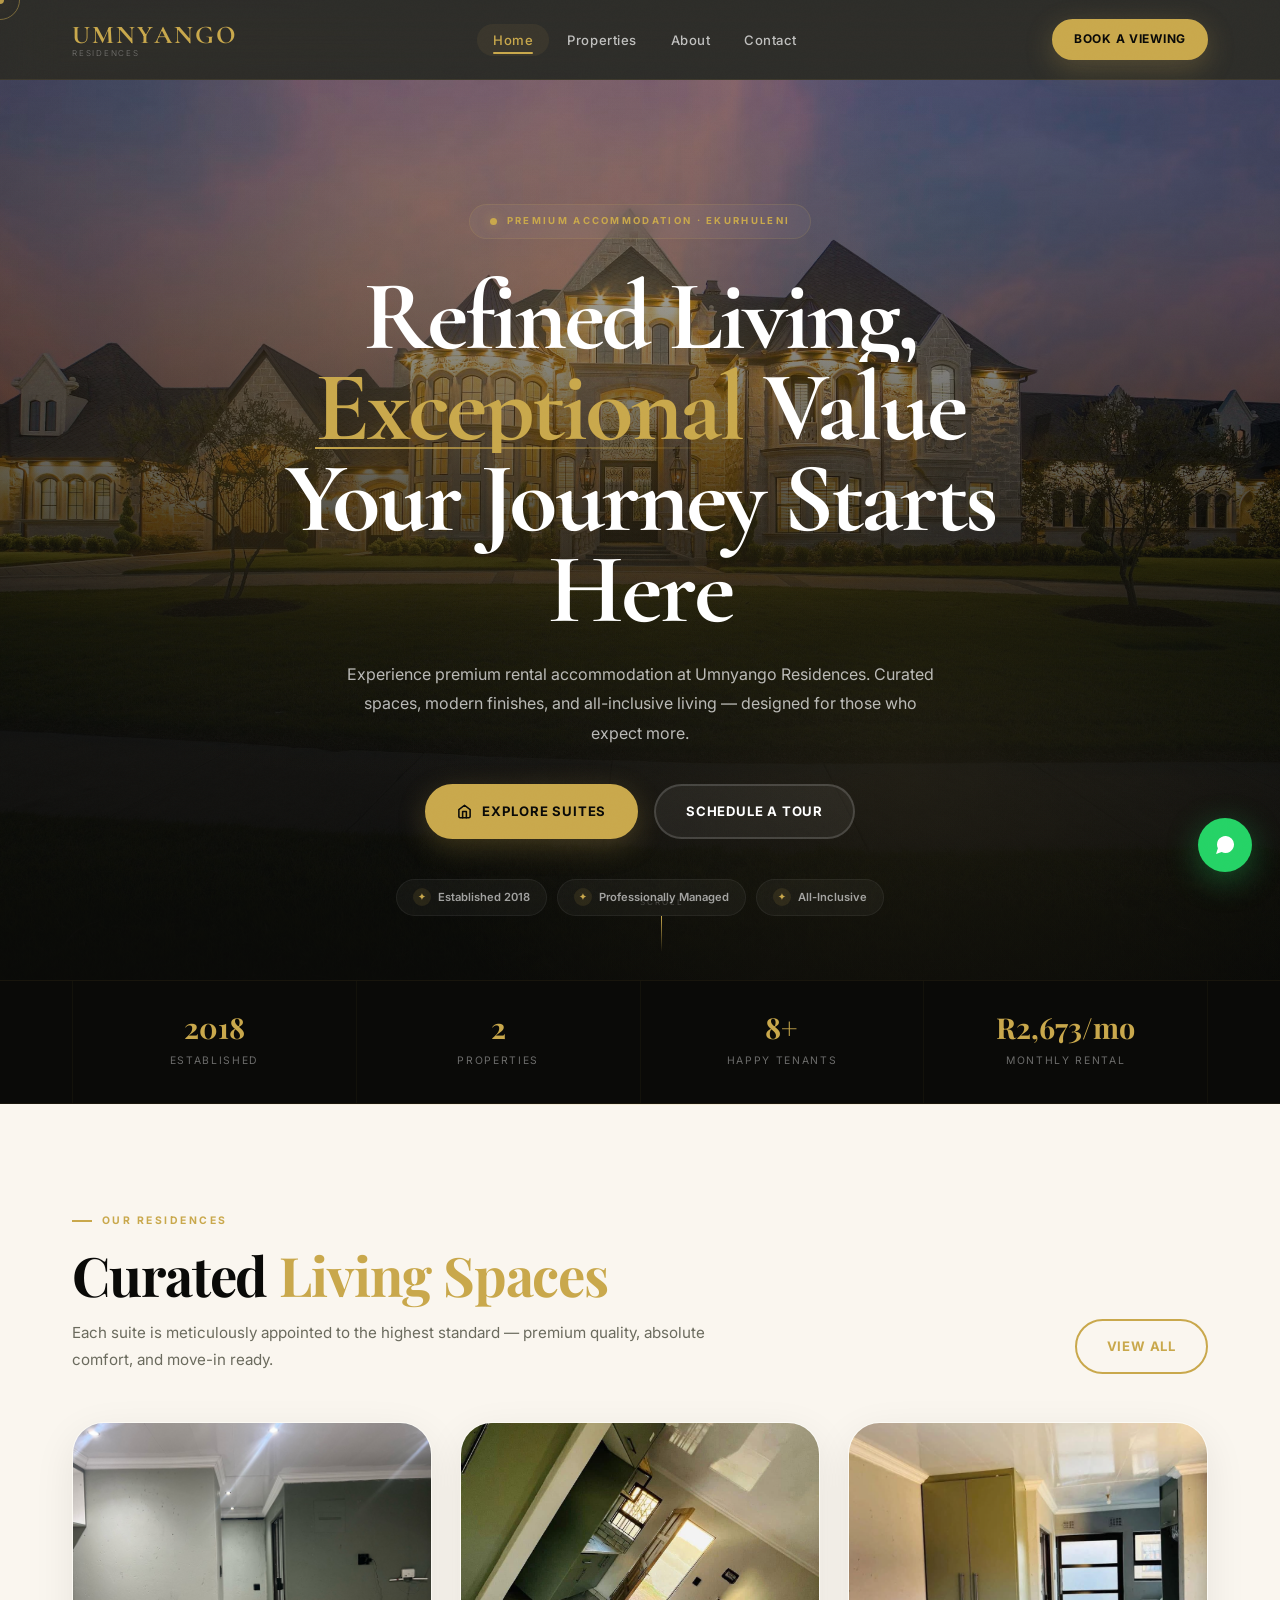
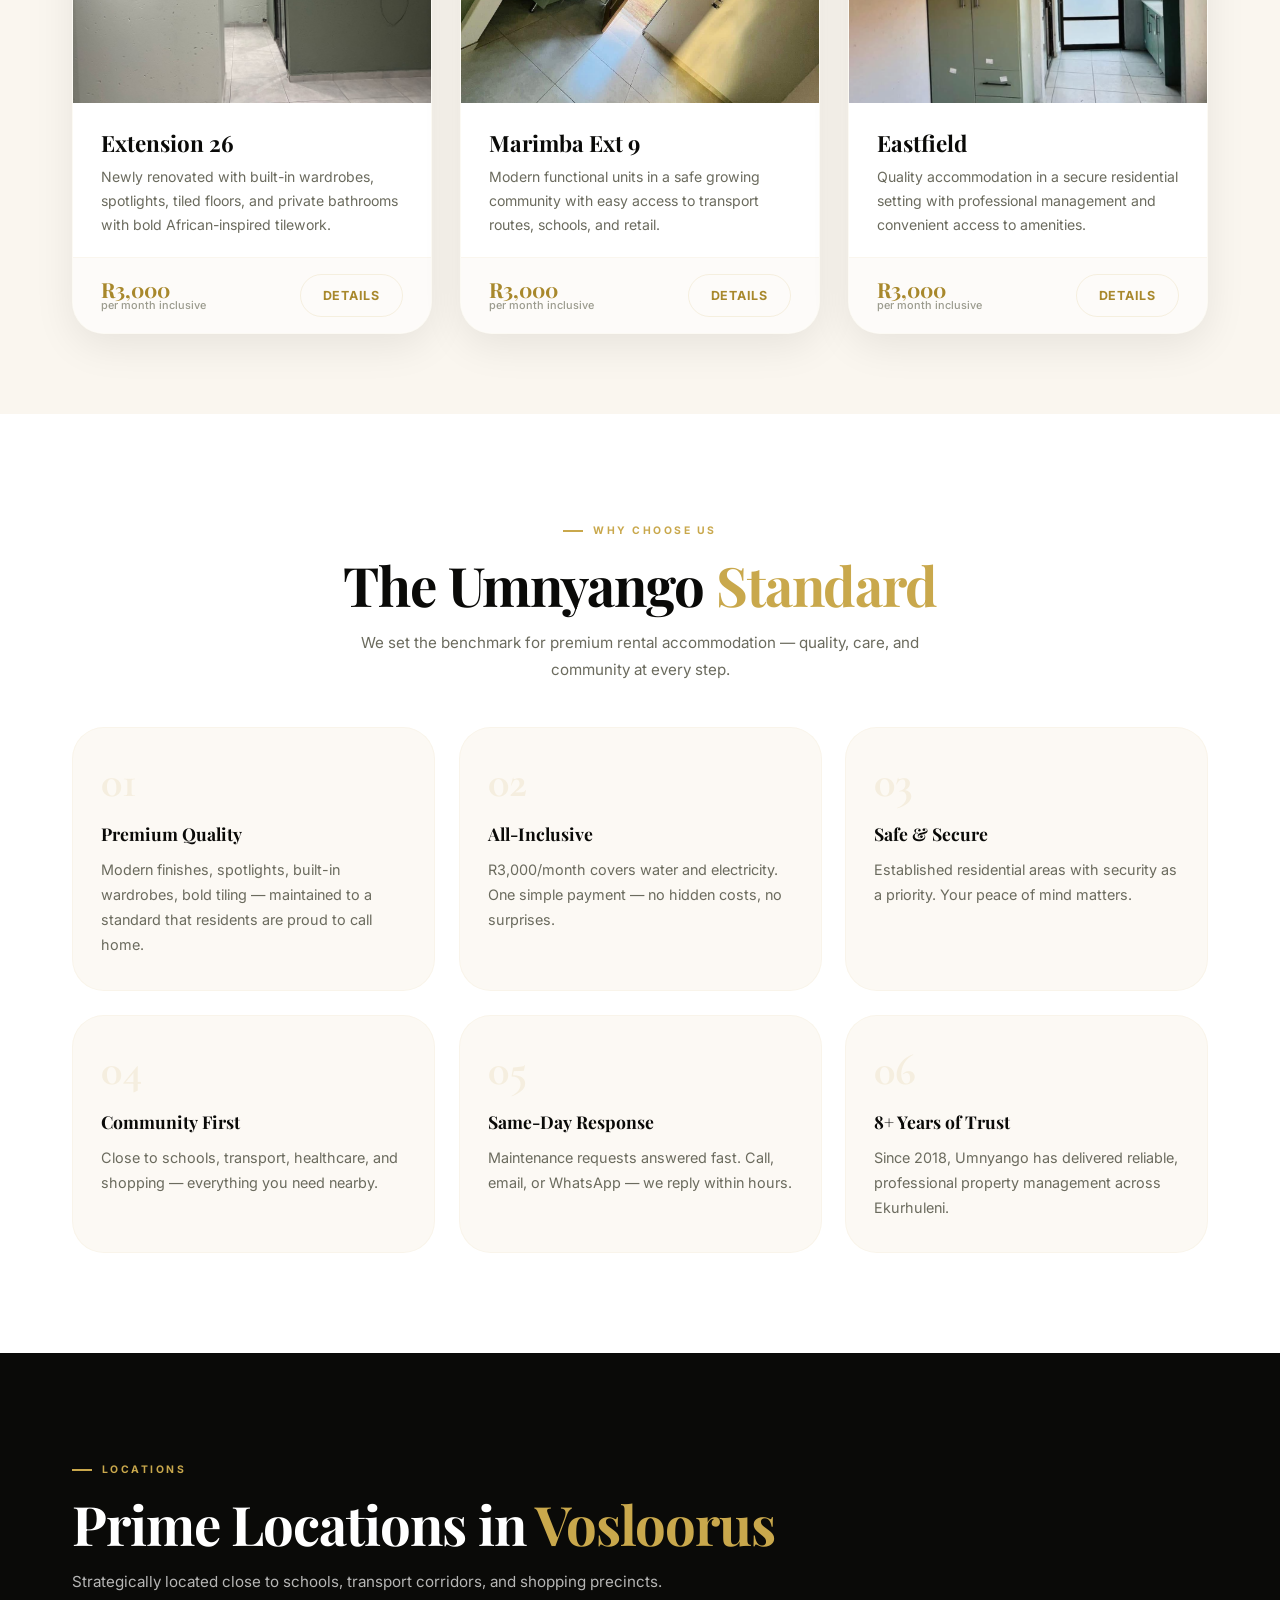
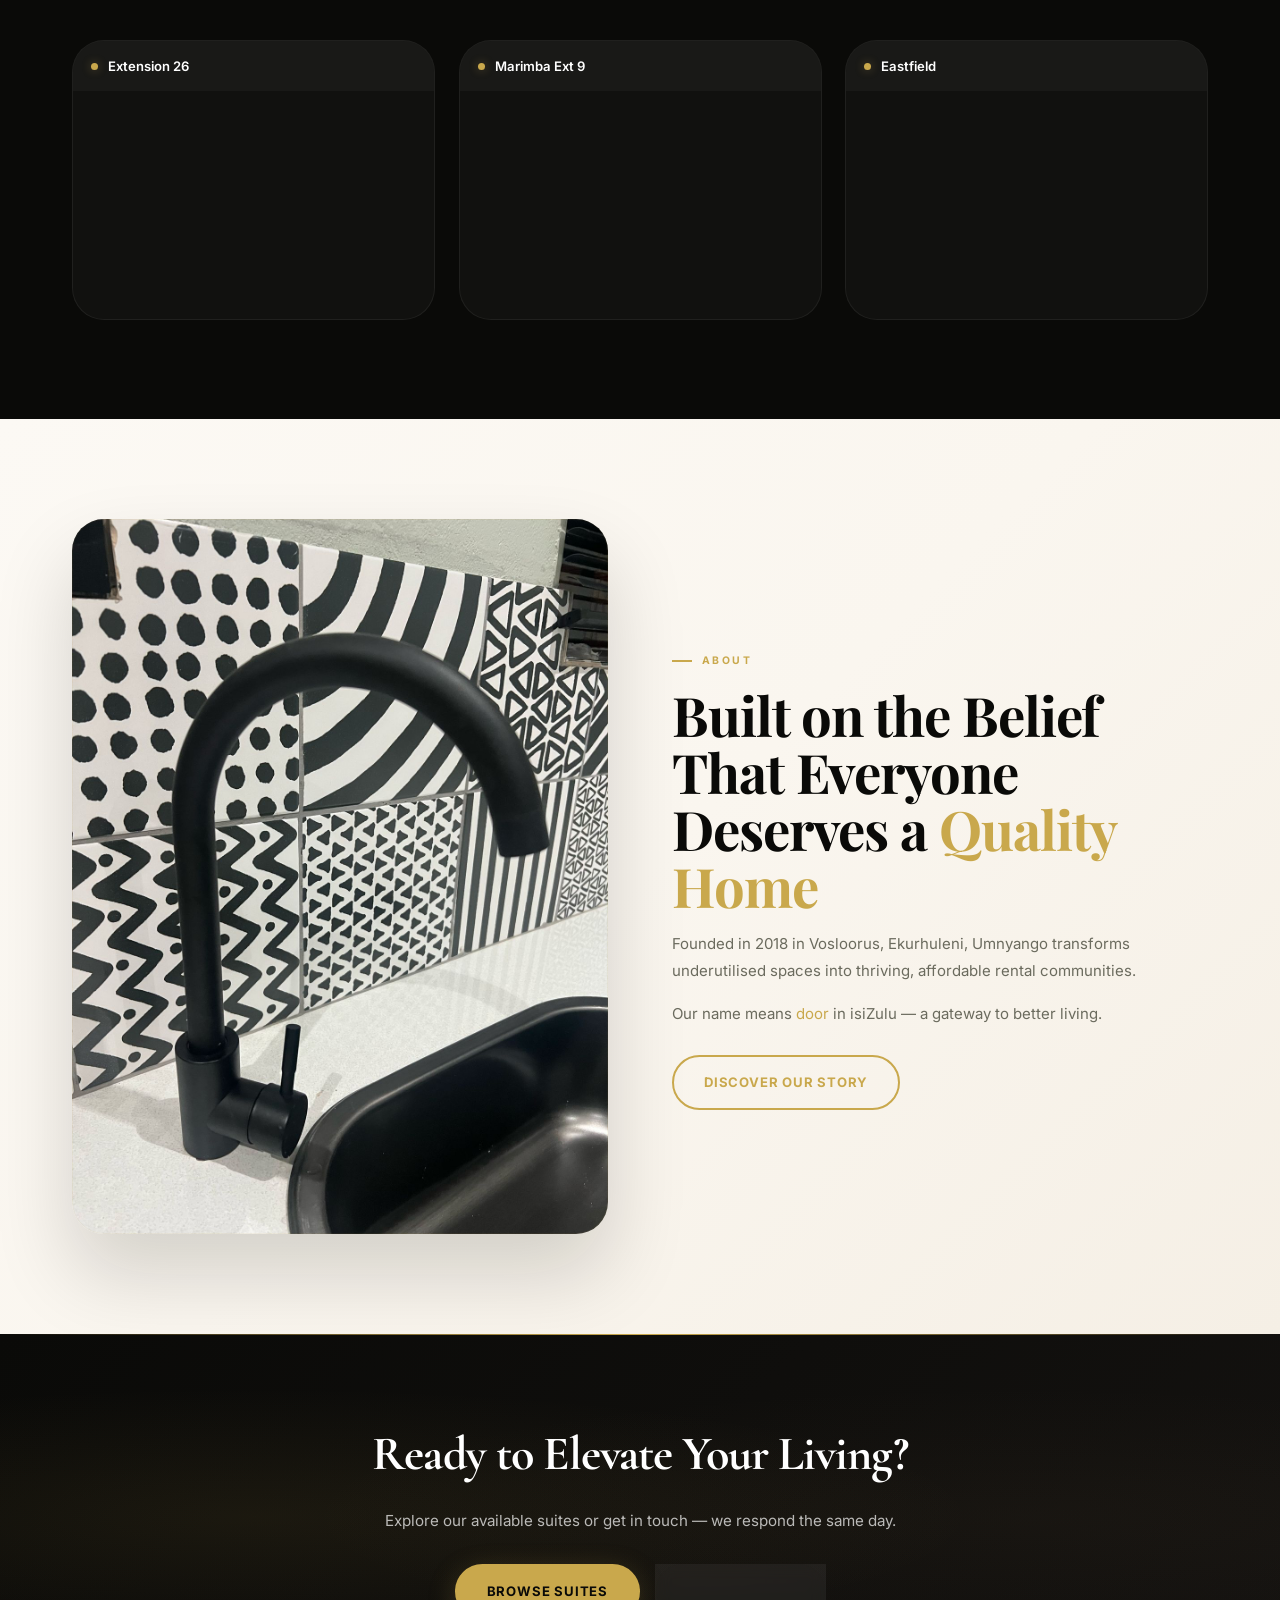
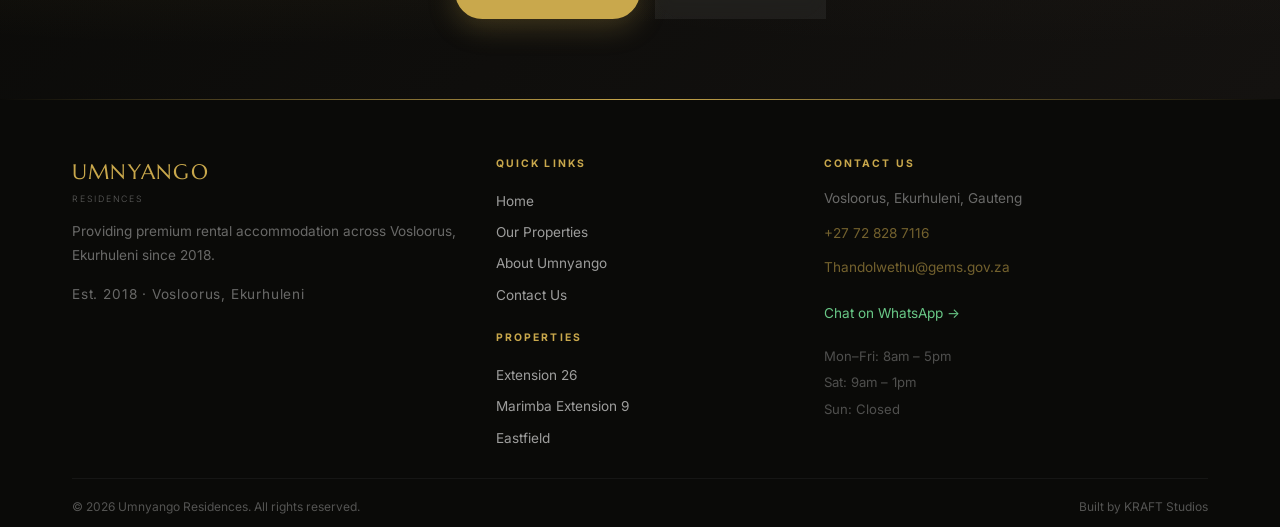
==== index.html @ 975ba5ec "Initial commit" ====
<!DOCTYPE html>
<html lang="en">
<head>
  <meta charset="UTF-8" />
  <meta name="viewport" content="width=device-width, initial-scale=1.0" />
  <title>Umnyango Residences | Luxury Accommodation, Vosloorus</title>
  <meta name="description" content="Umnyango Residences — premium rental accommodation in Vosloorus, Ekurhuleni. Where luxury meets affordability. Established 2018." />
  <link rel="stylesheet" href="styles.css" />
  <link rel="preconnect" href="https://fonts.googleapis.com" />
  <link rel="preconnect" href="https://fonts.gstatic.com" crossorigin />

  <style>
    /* ── CINEMATIC HERO ── */
    .hero {
      position: relative; min-height: 100vh; display: flex; align-items: center;
      background: var(--ebony); overflow: hidden; color: var(--white); isolation: isolate;
    }
    .hero-media {
      position: absolute; inset: 0; z-index: 0; overflow: hidden;
      background-image: url('home2.jpeg');
      background-size: cover;
      background-position: center;
      background-repeat: no-repeat;
    }
    .hero-media-bg {
      position: absolute; inset: 0; z-index: 1;
      background: linear-gradient(180deg, rgba(10,10,8,0.15) 0%, rgba(10,10,8,0.5) 30%, rgba(10,10,8,0.88) 60%, rgba(10,10,8,0.98) 100%);
    }
    .hero-media-bg::after {
      content: ''; position: absolute; inset: 0;
      background:
        radial-gradient(ellipse at 30% 25%, rgba(201,168,76,0.12) 0%, transparent 50%),
        radial-gradient(ellipse at 70% 75%, rgba(201,168,76,0.08) 0%, transparent 40%);
    }
    .hero-overlay {
      position: absolute; inset: 0; z-index: 1; pointer-events: none;
      background: linear-gradient(180deg, rgba(10,10,8,0.1) 0%, rgba(10,10,8,0.5) 30%, rgba(10,10,8,0.88) 60%, rgba(10,10,8,0.98) 100%);
    }
    .hero-content { position: relative; z-index: 2; max-width: 900px; margin: 0 auto; padding: 120px 0 60px; text-align: center; }

    .hero-pill {
      display: inline-flex; align-items: center; gap: 10px;
      background: rgba(255,255,255,0.04); border: 1px solid rgba(201,168,76,0.15);
      border-radius: 999px; padding: 8px 20px; color: var(--gold); font-size: 0.6rem;
      font-weight: 700; letter-spacing: 0.24em; text-transform: uppercase;
      margin-bottom: 32px; font-family: 'Inter', sans-serif;
      backdrop-filter: blur(12px); position: relative; overflow: hidden;
      opacity: 0; animation: fadeInUp 0.8s var(--ease-out) 0.2s forwards;
    }
    .hero-pill .pulse-dot {
      width: 7px; height: 7px; background: var(--gold); border-radius: 50%;
      animation: pulse-dot 2s ease-in-out infinite;
      box-shadow: 0 0 12px rgba(201,168,76,0.6);
    }
    @keyframes pulse-dot { 0%,100% { opacity: 1; transform: scale(1); } 50% { opacity: 0.5; transform: scale(0.7); } }

    .hero-title {
      font-family: 'Cormorant Garamond', 'Playfair Display', serif;
      font-size: clamp(3.4rem, 8vw, 6.2rem); color: var(--white);
      line-height: 0.92; margin-bottom: 24px; font-weight: 700; letter-spacing: -0.03em;
    }
    .hero-title .line { display: block; overflow: hidden; }
    .hero-title .line span {
      display: block; opacity: 0; transform: translateY(100%);
      animation: slideUp 0.9s var(--ease-out) forwards;
    }
    .hero-title .line:nth-child(1) span { animation-delay: 0.3s; }
    .hero-title .line:nth-child(2) span { animation-delay: 0.5s; }
    .hero-title .line:nth-child(3) span { animation-delay: 0.7s; }
    @keyframes slideUp { to { opacity: 1; transform: translateY(0); } }

    .hero-title .accent {
      color: var(--gold); font-style: normal; position: relative; display: inline-block;
    }
    .hero-title .accent::after {
      content: ''; position: absolute; bottom: 4px; left: 0; right: 0; height: 2px;
      background: linear-gradient(90deg, var(--gold), transparent);
      transform: scaleX(0); transform-origin: left;
      animation: expandLine 0.8s var(--ease-out) 1s forwards;
    }
    @keyframes expandLine { to { transform: scaleX(1); } }

    .hero-sub {
      color: var(--text-light); font-size: 1rem; line-height: 1.85;
      max-width: 600px; margin: 0 auto 36px;
      opacity: 0; animation: fadeInUp 0.8s var(--ease-out) 0.8s forwards;
    }
    .hero-actions {
      display: flex; flex-wrap: wrap; gap: 16px; justify-content: center; margin-bottom: 40px;
      opacity: 0; animation: fadeInUp 0.8s var(--ease-out) 1s forwards;
    }
    .hero-trust {
      display: flex; flex-wrap: wrap; gap: 10px; justify-content: center;
      opacity: 0; animation: fadeInUp 0.8s var(--ease-out) 1.2s forwards;
    }
    .trust-badge {
      display: inline-flex; align-items: center; gap: 7px;
      padding: 8px 16px; border-radius: 999px;
      background: rgba(255,255,255,0.04); border: 1px solid rgba(255,255,255,0.06);
      color: rgba(255,255,255,0.6); font-size: 0.7rem; font-weight: 600;
      font-family: 'Inter', sans-serif; backdrop-filter: blur(8px);
      transition: all 0.4s var(--ease-out);
    }
    .trust-badge:hover { background: rgba(255,255,255,0.08); border-color: rgba(201,168,76,0.2); transform: translateY(-2px); }
    .trust-badge .icon { width: 18px; height: 18px; border-radius: 50%; background: rgba(201,168,76,0.12); display: grid; place-items: center; color: var(--gold); font-size: 0.55rem; }

    .hero-scroll {
      position: absolute; bottom: 28px; left: 50%; transform: translateX(-50%);
      z-index: 2; display: flex; flex-direction: column; align-items: center; gap: 6px;
      opacity: 0; animation: fadeInUp 0.8s var(--ease-out) 1.6s forwards; cursor: pointer;
    }
    .hero-scroll-line { width: 1px; height: 36px; background: linear-gradient(to bottom, var(--gold), transparent); animation: scrollLine 2s ease-in-out infinite; }
    @keyframes scrollLine { 0%,100% { transform: scaleY(0.3); opacity: 0.3; } 50% { transform: scaleY(1); opacity: 1; } }
    .hero-scroll span { font-size: 0.5rem; letter-spacing: 0.24em; text-transform: uppercase; color: rgba(255,255,255,0.2); font-family: 'Inter', sans-serif; }

    /* ── STATISTICS BAR ── */
    .stats-bar {
      background: var(--ebony); border-top: 1px solid rgba(201,168,76,0.08);
      border-bottom: 1px solid rgba(201,168,76,0.08);
    }
    .stats-grid {
      display: grid; grid-template-columns: repeat(4, 1fr);
      border-left: 1px solid rgba(201,168,76,0.05);
    }
    .stat-cell {
      padding: 32px 20px; text-align: center;
      border-right: 1px solid rgba(201,168,76,0.05);
      transition: background var(--transition);
    }
    .stat-cell:hover { background: rgba(201,168,76,0.03); }
    .stat-num { display: block; font-family: 'Playfair Display', serif; font-size: 1.8rem; font-weight: 700; color: var(--gold); line-height: 1; margin-bottom: 4px; }
    .stat-label { font-size: 0.65rem; letter-spacing: 0.16em; text-transform: uppercase; color: rgba(255,255,255,0.4); font-family: 'Inter', sans-serif; }

    /* ── SUITES SECTION ── */
    .suites-section { padding: 100px 0 80px; background: var(--pearl); position: relative; }
    .suites-section::before { content: ''; position: absolute; top: 0; left: 0; right: 0; height: 1px; background: linear-gradient(90deg, transparent, var(--border-gold), transparent); }
    .suites-grid { display: grid; grid-template-columns: repeat(3, 1fr); gap: 28px; }
    .section-head { display: flex; justify-content: space-between; align-items: flex-end; gap: 24px; flex-wrap: wrap; margin-bottom: 48px; }

    /* ── WHY SECTION ── */
    .why-section { background: var(--white); padding: 100px 0; }
    .why-grid { display: grid; grid-template-columns: repeat(3, 1fr); gap: 24px; margin-top: 44px; }
    .why-card {
      background: var(--pearl-light); border-radius: var(--radius-xl); padding: 32px 28px;
      border: 1px solid var(--border-light); transition: all 0.5s var(--ease-out);
      position: relative; overflow: hidden; transform-style: preserve-3d;
    }
    .why-card::before { content: ''; position: absolute; top: 0; left: 0; width: 100%; height: 3px; background: linear-gradient(90deg, var(--gold), var(--bronze), var(--gold)); opacity: 0; transition: opacity 0.5s var(--ease-out); }
    .why-card:hover::before { opacity: 1; }
    .why-card:hover { transform: translateY(-8px) rotateX(2deg); box-shadow: var(--shadow-xl); border-color: var(--border-gold); }
    .why-num { font-family: 'Cormorant Garamond', serif; font-size: 2.8rem; font-weight: 700; color: var(--gold-dim); line-height: 1; margin-bottom: 14px; transition: all 0.3s; }
    .why-card:hover .why-num { color: var(--gold); transform: scale(1.05); }
    .why-card h3 { font-family: 'Playfair Display', serif; font-size: 1.1rem; margin-bottom: 8px; color: var(--ebony); font-weight: 700; }
    .why-card p { color: var(--text-soft); line-height: 1.75; font-size: 0.9rem; }

    /* ── MAPS ── */
    .maps-section { background: var(--ebony); padding: 100px 0; position: relative; overflow: hidden; }
    .maps-grid { display: grid; grid-template-columns: repeat(3, 1fr); gap: 24px; }
    .map-card { border-radius: var(--radius-xl); overflow: hidden; background: rgba(255,255,255,0.03); border: 1px solid rgba(255,255,255,0.06); transition: all 0.5s var(--ease-out); }
    .map-card:hover { transform: translateY(-8px); border-color: rgba(201,168,76,0.2); box-shadow: 0 30px 60px rgba(0,0,0,0.3); }
    .map-card-label { display: flex; align-items: center; gap: 10px; padding: 14px 18px; background: rgba(255,255,255,0.03); }
    .map-card-label .dot { width: 7px; height: 7px; border-radius: 50%; background: var(--gold); flex-shrink: 0; box-shadow: 0 0 10px rgba(201,168,76,0.4); animation: pulse-dot 2s ease-in-out infinite; }
    .map-card-label span { font-size: 0.82rem; color: var(--white); font-weight: 600; }

    /* ── CTA ── */
    .cta-section {
      background: linear-gradient(135deg, var(--ebony) 0%, #141210 100%);
      padding: 80px 0; text-align: center; position: relative; overflow: hidden;
    }
    .cta-section::before {
      content: ''; position: absolute; inset: 0;
      background: radial-gradient(ellipse at 20% 50%, rgba(201,168,76,0.08) 0%, transparent 50%),
                  radial-gradient(ellipse at 80% 50%, rgba(139,111,71,0.06) 0%, transparent 50%);
    }
    .cta-section::after { content: ''; position: absolute; top: 0; left: 0; right: 0; height: 1px; background: linear-gradient(90deg, transparent, var(--gold), transparent); }
    .cta-section h2 {
      font-family: 'Cormorant Garamond', serif; color: var(--white);
      font-size: clamp(2rem, 4.5vw, 3rem); margin-bottom: 12px; letter-spacing: -0.02em; font-weight: 700;
    }
    .cta-section p { color: var(--text-light); font-size: 0.95rem; max-width: 560px; margin: 0 auto 30px; line-height: 1.75; }
    .cta-section .btn-group { display: flex; justify-content: center; gap: 16px; flex-wrap: wrap; }

    /* ── INTRO / ABOUT ── */
    .intro-section { padding: 100px 0; background: linear-gradient(135deg, var(--pearl-light) 0%, var(--pearl) 50%, var(--cream) 100%); }
    .intro-grid { display: grid; grid-template-columns: 1fr 1fr; gap: 64px; align-items: center; }
    .intro-image { border-radius: var(--radius-xl); overflow: hidden; box-shadow: var(--shadow-xl); min-height: 420px; position: relative; }
    .intro-image img { width: 100%; height: 100%; object-fit: cover; transition: transform 1s var(--ease-out); }
    .intro-image:hover img { transform: scale(1.05); }
    .intro-image::after { content: ''; position: absolute; inset: 0; border: 1px solid rgba(201,168,76,0.08); border-radius: var(--radius-xl); pointer-events: none; }

    /* ── RESPONSIVE ── */
    @media (max-width: 1024px) { .suites-grid { grid-template-columns: 1fr 1fr; } .why-grid { grid-template-columns: 1fr 1fr; } }
    @media (max-width: 900px) { .maps-grid { grid-template-columns: 1fr; } .intro-grid { grid-template-columns: 1fr; gap: 40px; } }
    @media (max-width: 768px) { .hero-title { font-size: clamp(2.4rem, 9vw, 3.2rem); } }
    @media (max-width: 640px) {
      .suites-grid { grid-template-columns: 1fr; } .why-grid { grid-template-columns: 1fr; }
      .stats-grid { grid-template-columns: repeat(2, 1fr); }
      .section-head { flex-direction: column; align-items: flex-start; }
      .hero { min-height: 92vh; }
    }
  </style>
</head>
<body>
  <div class="noise-overlay"></div>
  <div class="ambient-mesh"></div>
  <div class="scroll-progress" id="scrollProgress"></div>

  <div class="cursor-ring" id="cursorRing"></div>
  <div class="cursor-dot" id="cursorDot"></div>

  <!-- ===== NAVIGATION ===== -->
  <nav class="nav" id="mainNav">
    <div class="container nav-inner">
      <a href="index.html" class="nav-logo">Umnyango<span>Residences</span></a>
      <button class="nav-toggle" id="navToggle" aria-label="Toggle navigation" aria-expanded="false">
        <span></span><span></span><span></span>
      </button>
      <ul class="nav-links" id="navLinks" role="list">
        <li><a href="index.html" class="active">Home</a></li>
        <li><a href="properties.html">Properties</a></li>
        <li><a href="about.html">About</a></li>
        <li><a href="contact.html">Contact</a></li>
      </ul>
      <div class="nav-cta">
        <a href="contact.html" class="btn btn-primary btn-sm">Book a Viewing</a>
      </div>
    </div>
  </nav>

  <!-- ===== HERO ===== -->
  <section class="hero" id="hero">
    <div class="hero-media"></div>
    <div class="hero-media-bg"></div>

    <div class="floating-particles" id="heroParticles"></div>

    <div class="container">
      <div class="hero-content">
        <div class="hero-pill">
          <span class="pulse-dot"></span>
          Premium Accommodation · Ekurhuleni
        </div>
        <h1 class="hero-title">
          <span class="line"><span>Refined Living,</span></span>
          <span class="line"><span><em class="accent">Exceptional</em> Value</span></span>
          <span class="line"><span>Your Journey Starts Here</span></span>
        </h1>
        <p class="hero-sub">
          Experience premium rental accommodation at Umnyango Residences.
          Curated spaces, modern finishes, and all-inclusive living —
          designed for those who expect more.
        </p>
        <div class="hero-actions">
          <a href="properties.html" class="btn btn-primary">
            <svg width="15" height="15" viewBox="0 0 24 24" fill="none" stroke="currentColor" stroke-width="2.5" stroke-linecap="round" stroke-linejoin="round"><path d="M3 9l9-7 9 7v11a2 2 0 0 1-2 2H5a2 2 0 0 1-2-2z"/><polyline points="9 22 9 12 15 12 15 22"/></svg>
            Explore Suites
          </a>
          <a href="contact.html" class="btn btn-ghost">Schedule a Tour</a>
        </div>
        <div class="hero-trust">
          <div class="trust-badge"><span class="icon">✦</span> Established 2018</div>
          <div class="trust-badge"><span class="icon">✦</span> Professionally Managed</div>
          <div class="trust-badge"><span class="icon">✦</span> All-Inclusive</div>
        </div>
      </div>
    </div>

    <div class="hero-scroll">
      <span>Scroll</span>
      <div class="hero-scroll-line"></div>
    </div>
  </section>

  <!-- ===== STATS ===== -->
  <div class="stats-bar" id="statsBar">
    <div class="container">
      <div class="stats-grid">
        <div class="stat-cell"><span class="stat-num" data-target="2018">2018</span><span class="stat-label">Established</span></div>
        <div class="stat-cell"><span class="stat-num" data-target="3" data-suffix="">0</span><span class="stat-label">Properties</span></div>
        <div class="stat-cell"><span class="stat-num" data-target="10" data-suffix="+">0</span><span class="stat-label">Happy Tenants</span></div>
        <div class="stat-cell"><span class="stat-num" data-target="3000" data-prefix="R" data-suffix="/mo">R0</span><span class="stat-label">Monthly Rental</span></div>
      </div>
    </div>
  </div>

  <!-- ===== SUITES ===== -->
  <section class="suites-section">
    <div class="container">
      <div class="section-head reveal">
        <div>
          <span class="section-label">Our Residences</span>
          <h2 class="section-title">Curated <span class="gold">Living Spaces</span></h2>
          <p class="section-subtitle">Each suite is meticulously appointed to the highest standard — premium quality, absolute comfort, and move-in ready.</p>
        </div>
        <a href="properties.html" class="btn btn-outline">View All</a>
      </div>

      <div class="suites-grid">
        <div class="room-card tilt-3d reveal reveal-delay-1">
          <div class="room-card-image shine-overlay">
            <img src="images/Ext 26/photo-01.jpeg" alt="Extension 26 Suite" loading="lazy" />
          </div>
          <div class="room-card-body">
            <h3>Extension 26</h3>
            <p>Newly renovated with built-in wardrobes, spotlights, tiled floors, and private bathrooms with bold African-inspired tilework.</p>
          </div>
          <div class="room-card-footer">
            <div class="room-price">R3,000 <small>per month inclusive</small></div>
            <a href="property-detail.html?p=1" class="btn btn-secondary btn-sm">Details</a>
          </div>
        </div>

        <div class="room-card tilt-3d reveal reveal-delay-2">
          <div class="room-card-image shine-overlay">
            <img src="images/Ext 9/photo-01.jpeg" alt="Marimba Extension 9 Suite" loading="lazy" />
          </div>
          <div class="room-card-body">
            <h3>Marimba Ext 9</h3>
            <p>Modern functional units in a safe growing community with easy access to transport routes, schools, and retail.</p>
          </div>
          <div class="room-card-footer">
            <div class="room-price">R3,000 <small>per month inclusive</small></div>
            <a href="property-detail.html?p=2" class="btn btn-secondary btn-sm">Details</a>
          </div>
        </div>

        <div class="room-card tilt-3d reveal reveal-delay-3">
          <div class="room-card-image shine-overlay">
            <img src="images/Eastfield/photo-01.png" alt="Eastfield Suite" loading="lazy" />
          </div>
          <div class="room-card-body">
            <h3>Eastfield</h3>
            <p>Quality accommodation in a secure residential setting with professional management and convenient access to amenities.</p>
          </div>
          <div class="room-card-footer">
            <div class="room-price">R3,000 <small>per month inclusive</small></div>
            <a href="property-detail.html?p=3" class="btn btn-secondary btn-sm">Details</a>
          </div>
        </div>
      </div>
    </div>
  </section>

  <!-- ===== WHY ===== -->
  <section class="why-section">
    <div class="container">
      <div class="reveal" style="text-align:center;">
        <span class="section-label" style="justify-content:center;">Why Choose Us</span>
        <h2 class="section-title">The Umnyango <span class="gold">Standard</span></h2>
        <p class="section-subtitle" style="margin:0 auto;">We set the benchmark for premium rental accommodation — quality, care, and community at every step.</p>
      </div>
      <div class="why-grid">
        <div class="why-card reveal reveal-delay-1"><div class="why-num">01</div><h3>Premium Quality</h3><p>Modern finishes, spotlights, built-in wardrobes, bold tiling — maintained to a standard that residents are proud to call home.</p></div>
        <div class="why-card reveal reveal-delay-2"><div class="why-num">02</div><h3>All-Inclusive</h3><p>R3,000/month covers water and electricity. One simple payment — no hidden costs, no surprises.</p></div>
        <div class="why-card reveal reveal-delay-3"><div class="why-num">03</div><h3>Safe & Secure</h3><p>Established residential areas with security as a priority. Your peace of mind matters.</p></div>
        <div class="why-card reveal reveal-delay-4"><div class="why-num">04</div><h3>Community First</h3><p>Close to schools, transport, healthcare, and shopping — everything you need nearby.</p></div>
        <div class="why-card reveal reveal-delay-5"><div class="why-num">05</div><h3>Same-Day Response</h3><p>Maintenance requests answered fast. Call, email, or WhatsApp — we reply within hours.</p></div>
        <div class="why-card reveal reveal-delay-1"><div class="why-num">06</div><h3>8+ Years of Trust</h3><p>Since 2018, Umnyango has delivered reliable, professional property management across Ekurhuleni.</p></div>
      </div>
    </div>
  </section>

  <!-- ===== MAPS ===== -->
  <section class="maps-section">
    <div class="container">
      <div class="reveal" style="margin-bottom:44px;">
        <span class="section-label">Locations</span>
        <h2 class="section-title light">Prime Locations in <span class="gold">Vosloorus</span></h2>
        <p class="section-subtitle light">Strategically located close to schools, transport corridors, and shopping precincts.</p>
      </div>
      <div class="maps-grid">
        <div class="map-card reveal reveal-delay-1">
          <div class="map-card-label"><div class="dot"></div><span>Extension 26</span></div>
          <iframe src="https://maps.google.com/maps?q=Extension+26+Vosloorus+Ekurhuleni&output=embed" width="100%" height="220" style="border:0;" allowfullscreen="" loading="lazy" title="Extension 26"></iframe>
        </div>
        <div class="map-card reveal reveal-delay-2">
          <div class="map-card-label"><div class="dot"></div><span>Marimba Ext 9</span></div>
          <iframe src="https://maps.google.com/maps?q=Marimba+Extension+9+Vosloorus+Ekurhuleni&output=embed" width="100%" height="220" style="border:0;" allowfullscreen="" loading="lazy" title="Marimba Ext 9"></iframe>
        </div>
        <div class="map-card reveal reveal-delay-3">
          <div class="map-card-label"><div class="dot"></div><span>Eastfield</span></div>
          <iframe src="https://maps.google.com/maps?q=Eastfield+Vosloorus+Ekurhuleni&output=embed" width="100%" height="220" style="border:0;" allowfullscreen="" loading="lazy" title="Eastfield"></iframe>
        </div>
      </div>
    </div>
  </section>

  <!-- ===== INTRO ===== -->
  <section class="intro-section">
    <div class="container">
      <div class="intro-grid">
        <div class="intro-image reveal-left">
          <img src="images/Ext 26/photo-05.jpeg" alt="Umnyango living space" loading="lazy" />
        </div>
        <div class="reveal-right">
          <span class="section-label">About</span>
          <h2 class="section-title">Built on the Belief That Everyone Deserves a <span class="gold">Quality Home</span></h2>
          <p style="color:var(--text-soft);line-height:1.8;margin-bottom:16px;">Founded in 2018 in Vosloorus, Ekurhuleni, Umnyango transforms underutilised spaces into thriving, affordable rental communities.</p>
          <p style="color:var(--text-soft);line-height:1.8;margin-bottom:28px;">Our name means <em style="color:var(--gold);font-style:normal;">door</em> in isiZulu — a gateway to better living.</p>
          <a href="about.html" class="btn btn-outline">Discover Our Story</a>
        </div>
      </div>
    </div>
  </section>

  <!-- ===== CTA ===== -->
  <section class="cta-section reveal">
    <div class="container" style="position:relative;z-index:1;">
      <h2>Ready to Elevate Your Living?</h2>
      <p>Explore our available suites or get in touch — we respond the same day.</p>
      <div class="btn-group">
        <a href="properties.html" class="btn btn-primary">Browse Suites</a>
        <a href="contact.html" class="btn btn-ghost">Get In Touch</a>
      </div>
    </div>
  </section>

  <!-- ===== FOOTER ===== -->
  <footer>
    <div class="footer-body">
      <div class="container">
        <div class="footer-grid">
          <div class="footer-brand">
            <a href="index.html" class="footer-logo">Umnyango<span>Residences</span></a>
            <p>Providing premium rental accommodation across Vosloorus, Ekurhuleni since 2018.</p>
            <p class="footer-est">Est. 2018 · Vosloorus, Ekurhuleni</p>
          </div>
          <div class="footer-links">
            <h4>Quick Links</h4>
            <a href="index.html">Home</a>
            <a href="properties.html">Our Properties</a>
            <a href="about.html">About Umnyango</a>
            <a href="contact.html">Contact Us</a>
            <h4 class="footer-links-sub">Properties</h4>
            <a href="property-detail.html?p=1">Extension 26</a>
            <a href="property-detail.html?p=2">Marimba Extension 9</a>
            <a href="property-detail.html?p=3">Eastfield</a>
          </div>
          <div class="footer-contact">
            <h4>Contact Us</h4>
            <p>Vosloorus, Ekurhuleni, Gauteng</p>
            <p><a href="tel:+27728287116">+27 72 828 7116</a></p>
            <p><a href="mailto:Thandolwethu@gems.gov.za">Thandolwethu@gems.gov.za</a></p>
            <a href="https://wa.me/27728287116" class="footer-wa-link" target="_blank" rel="noopener">Chat on WhatsApp →</a>
            <div class="footer-hours">Mon–Fri: 8am – 5pm<br>Sat: 9am – 1pm<br>Sun: Closed</div>
          </div>
        </div>
      </div>
    </div>
    <div class="container">
      <div class="footer-bottom">
        <span>© 2026 Umnyango Residences. All rights reserved.</span>
        <span>Built by <a href="https://kraftstudios.co.za" target="_blank" rel="noopener">KRAFT Studios</a></span>
      </div>
    </div>
  </footer>

  <div class="whatsapp-float">
    <a href="https://wa.me/27728287116" target="_blank" rel="noopener" aria-label="Chat on WhatsApp">
      <svg width="24" height="24" viewBox="0 0 24 24" fill="white"><path d="M21 11.5a8.38 8.38 0 0 1-.9 3.8 8.5 8.5 0 0 1-7.6 4.7 8.38 8.38 0 0 1-3.8-.9L3 21l1.9-5.7a8.38 8.38 0 0 1-.9-3.8 8.5 8.5 0 0 1 4.7-7.6 8.38 8.38 0 0 1 3.8-.9h.5a8.48 8.48 0 0 1 8 8v.5z"/></svg>
    </a>
  </div>

  <script>
    // ===== SCROLL PROGRESS =====
    const progressBar = document.getElementById('scrollProgress');
    window.addEventListener('scroll', () => {
      const scrollTop = window.scrollY;
      const docHeight = document.documentElement.scrollHeight - window.innerHeight;
      progressBar.style.width = (docHeight > 0 ? (scrollTop / docHeight) * 100 : 0) + '%';
    }, { passive: true });

    // ===== NAV SCROLL =====
    const nav = document.getElementById('mainNav');
    window.addEventListener('scroll', () => nav.classList.toggle('scrolled', window.scrollY > 40), { passive: true });

    // ===== MOBILE NAV =====
    const toggle = document.getElementById('navToggle');
    const links = document.getElementById('navLinks');
    toggle.addEventListener('click', () => {
      const open = links.classList.toggle('open');
      toggle.classList.toggle('open');
      toggle.setAttribute('aria-expanded', open);
      document.body.style.overflow = open ? 'hidden' : '';
    });
    links.querySelectorAll('a').forEach(a => a.addEventListener('click', () => {
      links.classList.remove('open');
      toggle.classList.remove('open');
      toggle.setAttribute('aria-expanded', 'false');
      document.body.style.overflow = '';
    }));

    // ===== SCROLL REVEAL =====
    const observer = new IntersectionObserver((entries) => {
      entries.forEach(e => {
        if (e.isIntersecting) { e.target.classList.add('visible'); observer.unobserve(e.target); }
      });
    }, { threshold: 0.1, rootMargin: '0px 0px -30px 0px' });
    document.querySelectorAll('.reveal, .reveal-left, .reveal-right').forEach(el => observer.observe(el));

    // ===== STATS COUNT-UP =====
    const statsObserver = new IntersectionObserver((entries) => {
      entries.forEach(e => {
        if (!e.isIntersecting) return;
        statsObserver.unobserve(e.target);
        e.target.querySelectorAll('.stat-num[data-target]').forEach(el => {
          const target = parseInt(el.dataset.target);
          const prefix = el.dataset.prefix || '';
          const suffix = el.dataset.suffix || '';
          if (target === 2018) return;
          let start = 0;
          const duration = 2200;
          const step = (timestamp) => {
            if (!start) start = timestamp;
            const progress = Math.min((timestamp - start) / duration, 1);
            const val = Math.floor((1 - Math.pow(1 - progress, 3)) * target);
            el.textContent = prefix + (target >= 1000 ? val.toLocaleString() : val) + suffix;
            if (progress < 1) requestAnimationFrame(step);
          };
          requestAnimationFrame(step);
        });
      });
    }, { threshold: 0.5 });
    const statsBar = document.getElementById('statsBar');
    if (statsBar) statsObserver.observe(statsBar);

    // ===== 3D TILT ON ROOM CARDS =====
    document.querySelectorAll('.room-card').forEach(card => {
      card.addEventListener('mousemove', (e) => {
        const rect = card.getBoundingClientRect();
        const x = (e.clientX - rect.left) / rect.width - 0.5;
        const y = (e.clientY - rect.top) / rect.height - 0.5;
        card.style.transform = `translateY(-10px) rotateX(${y * -4}deg) rotateY(${x * 4}deg)`;
        const img = card.querySelector('img');
        if (img) img.style.transform = `scale(1.12) translate(${x * -8}px, ${y * -6}px)`;
      });
      card.addEventListener('mouseleave', () => {
        card.style.transform = '';
        const img = card.querySelector('img');
        if (img) img.style.transform = '';
      });
    });

    // ===== 3D TILT ON WHY CARDS =====
    document.querySelectorAll('.why-card').forEach(card => {
      card.addEventListener('mousemove', (e) => {
        const rect = card.getBoundingClientRect();
        const x = (e.clientX - rect.left) / rect.width - 0.5;
        const y = (e.clientY - rect.top) / rect.height - 0.5;
        card.style.transform = `translateY(-8px) rotateX(${y * -2}deg) rotateY(${x * 2}deg)`;
      });
      card.addEventListener('mouseleave', () => { card.style.transform = ''; });
    });

    // ===== 3D FLOATING PARTICLES (Hero) =====
    (function createParticles() {
      const container = document.getElementById('heroParticles');
      if (!container) return;
      const colors = ['gold', 'gold', 'white', 'gold'];
      for (let i = 0; i < 25; i++) {
        const p = document.createElement('div');
        p.className = 'particle-3d ' + colors[i % colors.length];
        const size = 2 + Math.random() * 4;
        p.style.cssText = `
          left:${Math.random() * 100}%; top:${Math.random() * 100}%;
          width:${size}px; height:${size}px;
          --dur:${6 + Math.random() * 10}s;
          --del:${Math.random() * 6}s;
          --max-op:${0.3 + Math.random() * 0.5};
        `;
        container.appendChild(p);
      }
    })();

    // ===== CUSTOM CURSOR =====
    const cursorRing = document.getElementById('cursorRing');
    const cursorDot = document.getElementById('cursorDot');
    const interactiveSelectors = ['a', 'button', '.btn', '.room-card', '.why-card', '.map-card', '.nav-toggle', '.nav-links a', '.whatsapp-float a'];
    let mouseX = window.innerWidth / 2, mouseY = window.innerHeight / 2;

    const trailDots = [];
    for (let i = 0; i < 8; i++) {
      const dot = document.createElement('div');
      dot.className = 'cursor-trail-dot';
      document.body.appendChild(dot);
      trailDots.push({ el: dot, x: mouseX, y: mouseY });
    }

    document.addEventListener('mousemove', (e) => {
      mouseX = e.clientX; mouseY = e.clientY;
      cursorDot.style.transform = `translate3d(${mouseX}px,${mouseY}px,0)`;
      cursorRing.style.transform = `translate3d(${mouseX}px,${mouseY}px,0)`;
      trailDots.forEach((dot, i) => {
        setTimeout(() => {
          dot.el.style.transform = `translate3d(${mouseX}px,${mouseY}px,0) scale(${1 - i * 0.08})`;
          dot.el.style.opacity = `${0.4 - i * 0.045}`;
        }, i * 25);
      });
    }, { passive: true });

    document.addEventListener('mouseover', (e) => {
      if (interactiveSelectors.some(s => e.target.closest(s))) { cursorRing.classList.add('hover'); cursorDot.classList.add('hover'); }
    });
    document.addEventListener('mouseout', (e) => {
      if (interactiveSelectors.some(s => e.target.closest(s))) { cursorRing.classList.remove('hover'); cursorDot.classList.remove('hover'); }
    });
    document.addEventListener('mousedown', () => { cursorRing.style.transform = `translate3d(${mouseX}px,${mouseY}px,0) scale(0.75)`; });
    document.addEventListener('mouseup', () => { cursorRing.style.transform = `translate3d(${mouseX}px,${mouseY}px,0) scale(1)`; });
    document.addEventListener('mouseleave', () => { cursorRing.style.opacity = '0'; cursorDot.style.opacity = '0'; });
    document.addEventListener('mouseenter', () => { cursorRing.style.opacity = '0.5'; cursorDot.style.opacity = '0.9'; });

    // ===== PARALLAX HERO SCROLL =====
    const hero = document.getElementById('hero');
    window.addEventListener('scroll', () => {
      const sy = window.scrollY;
      if (sy < window.innerHeight) {
        hero.querySelector('.hero-media').style.transform = `translateY(${sy * 0.15}px) scale(${1 + sy * 0.0004})`;
      }
    }, { passive: true });

    // ===== SMOOTH SCROLL INDICATOR =====
    document.querySelector('.hero-scroll')?.addEventListener('click', () => {
      window.scrollTo({ top: window.innerHeight - 80, behavior: 'smooth' });
    });

    console.log('%c Umnyango Residences ✦ Premium Living ', 'background: #0a0a08; color: #c9a84c; font-size: 14px; font-weight: bold; padding: 12px 24px; border-radius: 8px;');
    console.log('%c Crafted by KRAFT Studios ', 'background: #1a1a18; color: #faf6ef; font-size: 12px; padding: 6px 16px; border-radius: 4px;');
  </script>
</body>
</html>
---- styles.css ----
/* ============================================================
   UMNYANGO RESIDENCES — Professional Luxury Design System
   Palette: Ebony · Gold · Pearl · Bronze · Midnight
   ============================================================ */

@import url('https://fonts.googleapis.com/css2?family=Inter:wght@200;300;400;500;600;700;800;900&family=Playfair+Display:ital,wght@0,400;0,500;0,600;0,700;0,800;1,400;1,500;1,600;1,700&family=Cormorant+Garamond:ital,wght@0,300;0,400;0,500;0,600;0,700;1,300;1,400;1,500&family=Marcellus&display=swap');

*, *::before, *::after { box-sizing: border-box; margin: 0; padding: 0; }

:root {
  --ebony: #0a0a08;
  --ebony-dark: #050504;
  --ebony-light: #181816;
  --charcoal: #1a1a18;
  --charcoal-light: #2a2a28;
  --charcoal-soft: #3a3a36;
  --charcoal-dark: #1a1a18;

  --gold: #c9a84c;
  --gold-light: #d4bb6a;
  --gold-deep: #a8882c;
  --gold-dim: rgba(201,168,76,0.12);
  --gold-soft: rgba(201,168,76,0.06);
  --gold-glow: rgba(201,168,76,0.3);

  --pearl: #faf6ef;
  --pearl-light: #fcf9f4;
  --pearl-dark: #f0eadf;
  --cream: #f5efe5;
  --white: #ffffff;

  --ivory: #faf6ef;
  --ivory-light: #fcf9f4;
  --ivory-dark: #f0eadf;

  --olive: #6b7a4a;
  --olive-light: #8a9e62;
  --olive-dark: #4d5a34;
  --olive-deep: #3d4828;

  --bronze: #8b6f47;
  --bronze-light: #a8885e;

  --text: #1a1a18;
  --text-soft: #6b6b5e;
  --text-muted: #9b9b8e;
  --text-light: rgba(255,255,255,0.7);
  --text-faint: rgba(255,255,255,0.35);

  --border: rgba(201,168,76,0.12);
  --border-light: rgba(201,168,76,0.06);
  --border-gold: rgba(201,168,76,0.15);

  --shadow-sm: 0 4px 20px rgba(10,10,8,0.06);
  --shadow-md: 0 12px 40px rgba(10,10,8,0.08);
  --shadow-lg: 0 24px 60px rgba(10,10,8,0.12);
  --shadow-xl: 0 40px 80px rgba(10,10,8,0.16);
  --shadow-gold: 0 8px 32px rgba(201,168,76,0.15);

  --radius-sm: 8px;
  --radius: 16px;
  --radius-lg: 24px;
  --radius-xl: 32px;

  --nav-h: 80px;
  --transition: 0.35s cubic-bezier(0.25, 0.46, 0.45, 0.94);
  --ease-out: cubic-bezier(0.22, 1, 0.36, 1);
  --ease-spring: cubic-bezier(0.34, 1.56, 0.64, 1);
}

html { scroll-behavior: smooth; }

body {
  font-family: 'Inter', sans-serif;
  background: var(--pearl);
  color: var(--text);
  line-height: 1.7;
  font-size: 15px;
  min-height: 100vh;
  padding-top: var(--nav-h);
  -webkit-font-smoothing: antialiased;
  overflow-x: hidden;
}

::-webkit-scrollbar { width: 6px; }
::-webkit-scrollbar-track { background: var(--ebony); }
::-webkit-scrollbar-thumb { background: var(--gold); border-radius: 999px; }
::selection { background: var(--gold); color: var(--ebony); }

img { display: block; max-width: 100%; }
a { color: var(--gold); text-decoration: none; transition: color var(--transition); }
a:hover { color: var(--gold-light); }
ul { list-style: none; }

.container { max-width: 1200px; margin: 0 auto; padding: 0 32px; }
@media (max-width: 640px) { .container { padding: 0 20px; } }

/* ===== TYPOGRAPHY ===== */
.section-label {
  display: inline-flex; align-items: center; gap: 10px;
  font-size: 0.65rem; font-weight: 700; text-transform: uppercase;
  letter-spacing: 0.24em; color: var(--gold); margin-bottom: 16px;
  font-family: 'Inter', sans-serif;
}
.section-label::before {
  content: ''; width: 20px; height: 2px;
  background: var(--gold); flex-shrink: 0;
}

.section-title {
  font-family: 'Playfair Display', serif;
  font-size: clamp(2rem, 4.5vw, 3.4rem);
  line-height: 1.05; color: var(--ebony);
  margin-bottom: 16px; font-weight: 700; letter-spacing: -0.02em;
}
.section-title.light { color: var(--white); }
.section-title .gold { color: var(--gold); }

.section-subtitle {
  max-width: 640px; color: var(--text-soft);
  font-size: 0.95rem; line-height: 1.8;
}
.section-subtitle.light { color: var(--text-light); }

/* ===== BUTTONS ===== */
.btn {
  display: inline-flex; align-items: center; justify-content: center;
  gap: 10px; padding: 14px 30px; border-radius: 999px;
  border: 2px solid transparent;
  font-family: 'Inter', sans-serif; font-weight: 700;
  font-size: 0.82rem; text-transform: uppercase;
  letter-spacing: 0.06em; cursor: pointer;
  transition: all var(--transition); position: relative; overflow: hidden;
}
.btn::after {
  content: ''; position: absolute; inset: 0;
  background: linear-gradient(90deg, transparent, rgba(255,255,255,0.12), transparent);
  transform: translateX(-100%); transition: transform 0.6s;
}
.btn:hover::after { transform: translateX(100%); }

.btn-primary {
  background: var(--gold); border-color: var(--gold);
  color: var(--ebony);
  box-shadow: 0 8px 28px rgba(201,168,76,0.25);
}
.btn-primary:hover {
  background: var(--gold-light); border-color: var(--gold-light);
  transform: translateY(-3px) scale(1.02);
  box-shadow: 0 12px 36px rgba(201,168,76,0.35);
}

.btn-secondary {
  background: transparent; border: 1px solid var(--border-gold);
  color: var(--gold-deep);
}
.btn-secondary:hover {
  border-color: var(--gold); background: var(--gold-soft);
  transform: translateY(-3px);
}

.btn-outline {
  background: transparent; border: 2px solid var(--gold);
  color: var(--gold);
}
.btn-outline:hover { background: var(--gold); color: var(--ebony); transform: translateY(-3px); }

.btn-ghost {
  background: rgba(255,255,255,0.06); border-color: rgba(255,255,255,0.15);
  color: var(--white); backdrop-filter: blur(8px);
}
.btn-ghost:hover { background: rgba(255,255,255,0.12); transform: translateY(-3px); }

.btn-whatsapp { background: #25d366; border-color: #25d366; color: #fff; }
.btn-whatsapp:hover { background: #1ebe5e; transform: translateY(-3px); }

.btn-sm { padding: 10px 22px; font-size: 0.78rem; }

.btn-ghost-light {
  background: rgba(255,255,255,0.08); border: 2px solid rgba(255,255,255,0.2);
  color: var(--white); backdrop-filter: blur(8px);
}
.btn-ghost-light:hover { background: rgba(255,255,255,0.16); transform: translateY(-3px); }

.btn-outline-gold {
  background: transparent; border: 2px solid var(--gold-dim);
  color: var(--gold-deep); font-weight: 700;
}
.btn-outline-gold:hover { background: var(--gold); border-color: var(--gold); color: var(--white); transform: translateY(-2px); }

/* ===== GLASS CARD ===== */
.glass-card {
  background: rgba(255,255,255,0.6); backdrop-filter: blur(20px) saturate(1.5);
  -webkit-backdrop-filter: blur(20px) saturate(1.5);
  border: 1px solid rgba(255,255,255,0.25); border-radius: var(--radius-xl);
}

/* ===== NAVIGATION (Cormorant Garamond for elegance) ===== */
.nav {
  position: fixed; inset: 0 0 auto 0; height: var(--nav-h); z-index: 1000;
  background: rgba(10,10,8,0.85);
  border-bottom: 1px solid rgba(201,168,76,0.1);
  backdrop-filter: blur(24px) saturate(1.3);
  -webkit-backdrop-filter: blur(24px) saturate(1.3);
  transition: all var(--transition);
}
.nav.scrolled { background: rgba(10,10,8,0.97); box-shadow: 0 4px 30px rgba(0,0,0,0.3); }

.nav-inner { display: flex; align-items: center; justify-content: space-between; height: 100%; gap: 16px; }

.nav-logo {
  font-family: 'Cormorant Garamond', 'Playfair Display', serif;
  font-size: 1.6rem; font-weight: 700;
  color: var(--gold); letter-spacing: 0.08em; text-transform: uppercase;
  line-height: 1.1;
}
.nav-logo span {
  display: block; font-family: 'Inter', sans-serif;
  font-size: 0.5rem; letter-spacing: 0.22em;
  color: var(--text-faint); font-weight: 300;
}

.nav-links { display: flex; align-items: center; gap: 2px; flex: 1; justify-content: center; }
.nav-links a {
  position: relative; color: var(--text-light); font-size: 0.82rem;
  font-weight: 500; padding: 8px 16px; border-radius: 999px;
  transition: all var(--transition); letter-spacing: 0.04em;
}
.nav-links a:hover, .nav-links a.active { color: var(--gold); background: rgba(201,168,76,0.08); }
.nav-links a.active::after {
  content: ''; position: absolute; bottom: 2px; left: 16px; right: 16px;
  height: 2px; background: var(--gold); border-radius: 999px;
}

.nav-cta .btn { background: var(--gold); color: var(--ebony); border-color: var(--gold); padding: 8px 20px; font-size: 0.75rem; }
.nav-cta .btn:hover { background: var(--gold-light); border-color: var(--gold-light); }

.nav-toggle { display: none; border: none; background: none; padding: 10px; cursor: pointer; flex-direction: column; gap: 5px; }
.nav-toggle span { display: block; width: 22px; height: 2px; background: var(--gold); border-radius: 999px; transition: all 0.3s ease; }

/* ===== WHATSAPP FLOAT ===== */
.whatsapp-float {
  position: fixed; bottom: 28px; right: 28px; z-index: 900;
}
.whatsapp-float a {
  display: flex; align-items: center; justify-content: center;
  width: 54px; height: 54px; background: #25d366; border-radius: 50%;
  box-shadow: 0 8px 32px rgba(37,211,102,0.35);
  transition: all var(--transition);
  animation: wa-float 3s ease-in-out infinite;
}
.whatsapp-float a:hover { transform: scale(1.12); box-shadow: 0 12px 40px rgba(37,211,102,0.45); animation: none; }
@keyframes wa-float { 0%,100% { transform: translateY(0); } 50% { transform: translateY(-8px); } }
.whatsapp-float a::before {
  content: 'Book via WhatsApp'; position: absolute; right: 66px; top: 50%;
  transform: translateY(-50%); background: var(--ebony); color: var(--white);
  font-size: 0.75rem; font-weight: 600; padding: 10px 16px; border-radius: 12px;
  white-space: nowrap; opacity: 0; pointer-events: none;
  transition: opacity var(--transition); box-shadow: 0 8px 24px rgba(0,0,0,0.2);
}
.whatsapp-float a:hover::before { opacity: 1; }

/* ===== CUSTOM CURSOR ===== */
.cursor-ring, .cursor-dot {
  position: fixed; pointer-events: none; top: 0; left: 0;
  transform: translate3d(-50%, -50%, 0); z-index: 9999;
}
.cursor-ring {
  width: 40px; height: 40px; border: 1.5px solid var(--gold);
  border-radius: 50%; opacity: 0.5;
  transition: transform 0.15s ease, opacity 0.2s ease, width 0.3s var(--ease-out), height 0.3s var(--ease-out), border-color 0.2s ease, background 0.2s ease;
}
.cursor-dot {
  width: 8px; height: 8px; border-radius: 50%;
  background: var(--gold); opacity: 0.9;
  box-shadow: 0 0 20px rgba(201,168,76,0.4);
  transition: transform 0.1s ease, opacity 0.15s ease;
}
.cursor-ring.hover { width: 60px; height: 60px; border-color: var(--gold-light); opacity: 0.35; background: rgba(201,168,76,0.06); }
.cursor-dot.hover { transform: translate3d(-50%, -50%, 0) scale(0.4); opacity: 1; }
.cursor-trail-dot {
  position: fixed; pointer-events: none; width: 4px; height: 4px;
  border-radius: 50%; background: var(--gold); z-index: 9998;
  transition: opacity 0.5s ease;
}

/* ===== PAGE HEADER ===== */
.page-header {
  position: relative; overflow: hidden; padding: 120px 0 80px;
  text-align: center; color: var(--white); background: var(--ebony);
}
.page-header .hs-slides { position: absolute; inset: 0; z-index: 0; }
.page-header .hs-slide {
  position: absolute; inset: 0; background-size: cover; background-position: center;
  opacity: 0; transition: opacity 1.5s ease;
}
.page-header .hs-slide.active { opacity: 1; }
.page-header .hs-overlay {
  position: absolute; inset: 0; z-index: 1;
  background: linear-gradient(160deg, rgba(10,10,8,0.94) 0%, rgba(10,10,8,0.65) 50%, rgba(10,10,8,0.95) 100%);
}
.page-header .container { position: relative; z-index: 2; }
.page-header h1 {
  font-family: 'Playfair Display', serif;
  font-size: clamp(2.2rem, 5vw, 3.6rem); color: var(--white);
  margin-bottom: 16px; font-weight: 700; letter-spacing: -0.02em;
}
.page-header p { color: var(--text-light); font-size: 1rem; max-width: 580px; margin: 0 auto; line-height: 1.7; }

.breadcrumb { font-size: 0.78rem; color: rgba(255,255,255,0.4); margin-bottom: 16px; font-family: 'Inter', sans-serif; }

/* ===== FILTER BUTTONS ===== */
.filter-btn {
  padding: 8px 20px;
  border-radius: 999px;
  border: 1.5px solid var(--border);
  background: transparent;
  font-size: 0.78rem;
  font-weight: 600;
  color: var(--text-soft);
  cursor: pointer;
  transition: all var(--transition);
  font-family: 'Inter', sans-serif;
}
.filter-btn:hover {
  border-color: var(--gold);
  color: var(--gold-deep);
  background: var(--gold-soft);
}
.filter-btn.active {
  background: var(--gold);
  border-color: var(--gold);
  color: var(--ebony);
  font-weight: 700;
  box-shadow: 0 4px 16px rgba(201,168,76,0.25);
}
.filter-btn.active:hover {
  background: var(--gold-light);
  border-color: var(--gold-light);
}
.breadcrumb a { color: rgba(255,255,255,0.5); }
.breadcrumb a:hover { color: var(--gold); }

/* ===== REVEAL ANIMATIONS ===== */
.reveal { opacity: 0; transform: translateY(30px); transition: opacity 0.7s var(--ease-out), transform 0.7s var(--ease-out); will-change: transform, opacity; }
.reveal.visible { opacity: 1; transform: translateY(0); }
.reveal-delay-1 { transition-delay: 0.08s; }
.reveal-delay-2 { transition-delay: 0.16s; }
.reveal-delay-3 { transition-delay: 0.24s; }
.reveal-delay-4 { transition-delay: 0.32s; }
.reveal-delay-5 { transition-delay: 0.40s; }

/* ===== FADE IN UP ANIMATION ===== */
@keyframes fadeInUp {
  from { opacity: 0; transform: translateY(20px); }
  to { opacity: 1; transform: translateY(0); }
}

.reveal-left { opacity: 0; transform: translateX(-40px); transition: opacity 0.7s var(--ease-out), transform 0.7s var(--ease-out); }
.reveal-left.visible { opacity: 1; transform: translateX(0); }
.reveal-right { opacity: 0; transform: translateX(40px); transition: opacity 0.7s var(--ease-out), transform 0.7s var(--ease-out); }
.reveal-right.visible { opacity: 1; transform: translateX(0); }

/* ===== 3D TILT CARDS ===== */
.tilt-3d {
  perspective: 1000px; transform-style: preserve-3d;
}
.tilt-3d-inner {
  transition: transform 0.2s ease; transform-style: preserve-3d;
  will-change: transform;
}
.tilt-3d-inner:hover {
  transform: rotateX(var(--rotX, 0deg)) rotateY(var(--rotY, 0deg)) translateZ(10px);
}

/* ===== SHIMMER GOLD TEXT ===== */
.shimmer-gold {
  background: linear-gradient(90deg, var(--gold) 0%, var(--gold-light) 30%, var(--gold) 50%, var(--gold-light) 70%, var(--gold) 100%);
  background-size: 200% 100%;
  -webkit-background-clip: text; -webkit-text-fill-color: transparent;
  background-clip: text;
  animation: shimmerMove 4s ease-in-out infinite;
}
@keyframes shimmerMove { 0%,100% { background-position: 0% 50%; } 50% { background-position: 100% 50%; } }

/* ===== PARALLAX CONTAINER ===== */
.parallax-scroll { will-change: transform; transition: transform 0.1s linear; }

/* ===== NOISE TEXTURE ===== */
.noise-overlay {
  position: fixed; inset: 0; z-index: 10000; pointer-events: none;
  opacity: 0.015; mix-blend-mode: overlay;
  background-image: url("data:image/svg+xml,%3Csvg viewBox='0 0 256 256' xmlns='http://www.w3.org/2000/svg'%3E%3Cfilter id='n'%3E%3CfeTurbulence type='fractalNoise' baseFrequency='0.6' numOctaves='3' stitchTiles='stitch'/%3E%3C/filter%3E%3Crect width='100%25' height='100%25' filter='url(%23n)'/%3E%3C/svg%3E");
  background-repeat: repeat; background-size: 256px 256px;
  animation: noiseShift 1s steps(4) infinite;
}
@keyframes noiseShift { 0% { background-position: 0 0; } 25% { background-position: 8px 4px; } 50% { background-position: 4px 8px; } 75% { background-position: 12px 2px; } 100% { background-position: 0 0; } }

.scroll-progress {
  position: fixed; top: 0; left: 0; width: 0%; height: 2px;
  background: linear-gradient(90deg, var(--gold), var(--gold-light), var(--gold));
  z-index: 10001; transition: width 0.05s linear;
  box-shadow: 0 0 16px rgba(201,168,76,0.4);
}

.ambient-mesh {
  position: fixed; inset: 0; z-index: -1; pointer-events: none;
  background: radial-gradient(ellipse at 15% 20%, rgba(201,168,76,0.06) 0%, transparent 50%),
              radial-gradient(ellipse at 85% 30%, rgba(139,111,71,0.04) 0%, transparent 50%),
              radial-gradient(ellipse at 50% 80%, rgba(201,168,76,0.03) 0%, transparent 40%);
}

/* ===== 3D FLOATING PARTICLES ===== */
.floating-particles { position: absolute; inset: 0; overflow: hidden; pointer-events: none; z-index: 1; }
.particle-3d {
  position: absolute; border-radius: 50%; opacity: 0;
  animation: floatParticle3D var(--dur, 10s) ease-in-out infinite;
  animation-delay: var(--del, 0s); transform-style: preserve-3d;
  will-change: transform, opacity;
}
.particle-3d.gold { background: var(--gold); box-shadow: 0 0 8px rgba(201,168,76,0.5), 0 0 30px rgba(201,168,76,0.15); }
.particle-3d.white { background: rgba(255,255,255,0.4); }
@keyframes floatParticle3D {
  0% { opacity: 0; transform: translateY(0) translateZ(0) scale(0) rotateX(0deg) rotateY(0deg); }
  10% { opacity: var(--max-op, 0.6); transform: translateY(-10px) translateZ(50px) scale(1) rotateX(15deg) rotateY(25deg); }
  50% { transform: translateY(-40px) translateZ(100px) scale(0.8) rotateX(30deg) rotateY(45deg); }
  80% { transform: translateY(-60px) translateZ(30px) scale(0.5) rotateX(15deg) rotateY(20deg); opacity: calc(var(--max-op, 0.6) * 0.4); }
  100% { opacity: 0; transform: translateY(-80px) translateZ(0) scale(0) rotateX(0deg) rotateY(0deg); }
}

/* ===== FOOTER ===== */
footer { background: var(--ebony); color: var(--text-light); position: relative; }
footer::before { content: ''; position: absolute; top: 0; left: 0; right: 0; height: 1px; background: linear-gradient(90deg, transparent, var(--gold), transparent); }
.footer-body { padding: 56px 0 24px; }
.footer-grid { display: grid; grid-template-columns: 1.6fr 1.2fr 1.6fr; gap: 40px; }
.footer-logo { font-family: 'Marcellus', 'Playfair Display', serif; font-size: 1.3rem; font-weight: 400; color: var(--gold); margin-bottom: 12px; display: inline-block; text-transform: uppercase; letter-spacing: 0.06em; }
.footer-logo span { display: block; color: var(--text-faint); font-size: 0.55rem; letter-spacing: 0.2em; text-transform: uppercase; margin-top: 2px; font-family: 'Inter', sans-serif; font-weight: 300; }
.footer-brand p, .footer-contact p { font-size: 0.85rem; line-height: 1.8; opacity: 0.55; }
.footer-est { margin-top: 14px; font-size: 0.75rem; opacity: 0.35; letter-spacing: 0.06em; }
.footer-links h4, .footer-contact h4 { font-family: 'Inter', sans-serif; font-size: 0.65rem; text-transform: uppercase; letter-spacing: 0.2em; color: var(--gold); margin-bottom: 14px; font-weight: 700; }
.footer-links a { display: block; padding: 4px 0; color: rgba(255,255,255,0.6); font-size: 0.85rem; transition: all var(--transition); }
.footer-links a:hover { color: var(--gold); padding-left: 6px; }
.footer-links-sub { margin-top: 18px !important; }
.footer-contact p { display: flex; align-items: flex-start; gap: 10px; margin-bottom: 10px; opacity: 0.55; }
.footer-wa-link { display: inline-block; margin-top: 12px; color: #80f7a6; font-size: 0.85rem; opacity: 0.8; }
.footer-hours { margin-top: 18px; font-size: 0.82rem; opacity: 0.4; line-height: 2; }
.footer-bottom { border-top: 1px solid rgba(255,255,255,0.05); padding: 18px 0 10px; display: flex; justify-content: space-between; align-items: center; gap: 16px; font-size: 0.75rem; color: rgba(255,255,255,0.3); }
.footer-bottom a { color: inherit; }

/* ===== SECTION SPACING RESPONSIVE ===== */
@media (max-width: 768px) {
  .page-header { padding: 100px 0 60px; }
  section[class*="-section"] { padding: 64px 0 !important; }
  .stats-bar .stat-cell { padding: 24px 16px; }
}
@media (max-width: 640px) {
  .page-header { padding: 80px 0 48px; }
  .page-header h1 { font-size: clamp(1.8rem, 7vw, 2.4rem); }
  section[class*="-section"] { padding: 48px 0 !important; }
  .stat-num { font-size: 1.4rem; }
}
@media (max-width: 480px) {
  .page-header { padding: 64px 0 36px; }
  section[class*="-section"] { padding: 40px 0 !important; }
  .stats-grid { grid-template-columns: repeat(2, 1fr); }
  .stat-cell { padding: 20px 12px !important; }
}

/* ===== RESPONSIVE ===== */
@media (max-width: 900px) { .footer-grid { grid-template-columns: 1fr; gap: 32px; } }
@media (max-width: 768px) {
  .nav-toggle { display: flex; }
  .nav-cta { display: none; }
  .nav-links { position: fixed; top: 0; left: 0; right: 0; bottom: 0; background: rgba(10,10,8,0.98); backdrop-filter: blur(24px); flex-direction: column; align-items: center; justify-content: center; gap: 8px; transform: translateY(-100%); opacity: 0; pointer-events: none; transition: all 0.4s var(--ease-out); z-index: 1000; }
  .nav-links.open { transform: translateY(0); opacity: 1; pointer-events: auto; }
  .nav-links a { font-size: 1.1rem; padding: 14px 24px; color: rgba(255,255,255,0.8); }
  .nav-links a.active::after { display: none; }
  .nav-toggle.open span:nth-child(1) { transform: rotate(45deg) translate(5px, 5px); }
  .nav-toggle.open span:nth-child(2) { opacity: 0; }
  .nav-toggle.open span:nth-child(3) { transform: rotate(-45deg) translate(5px, -5px); }
  .footer-bottom { flex-direction: column; text-align: center; }
}
@media (max-width: 640px) {
  body { font-size: 14px; cursor: auto; }
  .btn { padding: 12px 24px; font-size: 0.8rem; }
  .whatsapp-float { bottom: 20px; right: 20px; }
  .whatsapp-float a { width: 48px; height: 48px; }
  .whatsapp-float a::before { display: none; }
  .cursor-ring, .cursor-dot, .cursor-trail-dot { display: none; }
}

/* ===== ROOM CARD (Hotel-style) ===== */
.room-card {
  background: var(--white); border-radius: var(--radius-xl); overflow: hidden;
  box-shadow: var(--shadow-md); border: 1px solid var(--border-light);
  transition: all 0.6s var(--ease-out); transform-style: preserve-3d; perspective: 1000px;
}
.room-card::before {
  content: ''; position: absolute; top: 0; left: 0; right: 0; height: 3px;
  background: linear-gradient(90deg, var(--gold), var(--gold-light), var(--gold));
  opacity: 0; transition: opacity 0.5s var(--ease-out); z-index: 2;
}
.room-card:hover::before { opacity: 1; }
.room-card:hover { transform: translateY(-10px) rotateX(2deg); box-shadow: var(--shadow-xl); border-color: var(--border-gold); }
.room-card-image { position: relative; height: 280px; overflow: hidden; background: var(--ebony); }
.room-card-image img { width: 100%; height: 100%; object-fit: cover; transition: transform 0.8s var(--ease-out); }
.room-card:hover .room-card-image img { transform: scale(1.12); }
.room-card-image::after { content: ''; position: absolute; inset: 0; background: linear-gradient(180deg, transparent 50%, rgba(10,10,8,0.2) 100%); pointer-events: none; }
.room-card-body { padding: 28px 28px 20px; }
.room-card-body h3 { font-family: 'Playfair Display', serif; font-size: 1.4rem; line-height: 1.15; color: var(--ebony); font-weight: 700; margin-bottom: 8px; }
.room-card-body p { color: var(--text-soft); line-height: 1.7; font-size: 0.88rem; }
.room-card-footer { display: flex; justify-content: space-between; align-items: center; padding: 16px 28px; border-top: 1px solid var(--border-light); background: rgba(250,246,239,0.4); }
.room-price { font-family: 'Playfair Display', serif; font-size: 1.3rem; color: var(--gold-deep); font-weight: 700; line-height: 1; }
.room-price small { font-family: 'Inter', sans-serif; font-size: 0.68rem; font-weight: 500; color: var(--text-muted); display: block; }

/* ===== BADGES ===== */
.badge { display: inline-flex; align-items: center; padding: 5px 14px; border-radius: 999px; font-size: 0.7rem; font-weight: 700; text-transform: uppercase; letter-spacing: 0.08em; font-family: 'Inter', sans-serif; }
.badge-available { background: rgba(201,168,76,0.12); color: var(--gold-deep); }
.badge-occupied { background: rgba(200,60,60,0.1); color: #c03c3c; }

/* ===== AMENITY ICON LIST ===== */
.amenity-list { display: grid; grid-template-columns: repeat(2, 1fr); gap: 10px; margin-top: 14px; }
.amenity-item { display: flex; align-items: center; gap: 8px; font-size: 0.85rem; color: var(--text-soft); }
.amenity-item svg { width: 14px; height: 14px; color: var(--gold); flex-shrink: 0; }

/* ===== ACCENT BAR ===== */
.accent-bar { width: 50px; height: 2px; background: linear-gradient(90deg, var(--gold), var(--gold-light), var(--gold)); border-radius: 999px; background-size: 200% 100%; animation: shimmerMove 3s ease-in-out infinite; margin: 0 auto 16px; }

/* ===== SHINE OVERLAY ===== */
.shine-overlay { position: relative; overflow: hidden; }
.shine-overlay::after { content: ''; position: absolute; top: -50%; left: -60%; width: 40%; height: 200%; background: linear-gradient(90deg, transparent, rgba(255,255,255,0.1), transparent); transform: rotate(25deg); transition: left 0.6s ease; pointer-events: none; z-index: 2; }
.shine-overlay:hover::after { left: 120%; }

/* ===== SECTION DIVIDERS ===== */
.section-divider { width: 100%; height: 1px; background: linear-gradient(90deg, transparent, var(--border-gold), var(--gold), var(--border-gold), transparent); margin: 0; border: none; }
.section-divider-thick { height: 3px; background: linear-gradient(90deg, transparent, var(--gold-dim), var(--gold), var(--gold-dim), transparent); margin: 0; border: none; }
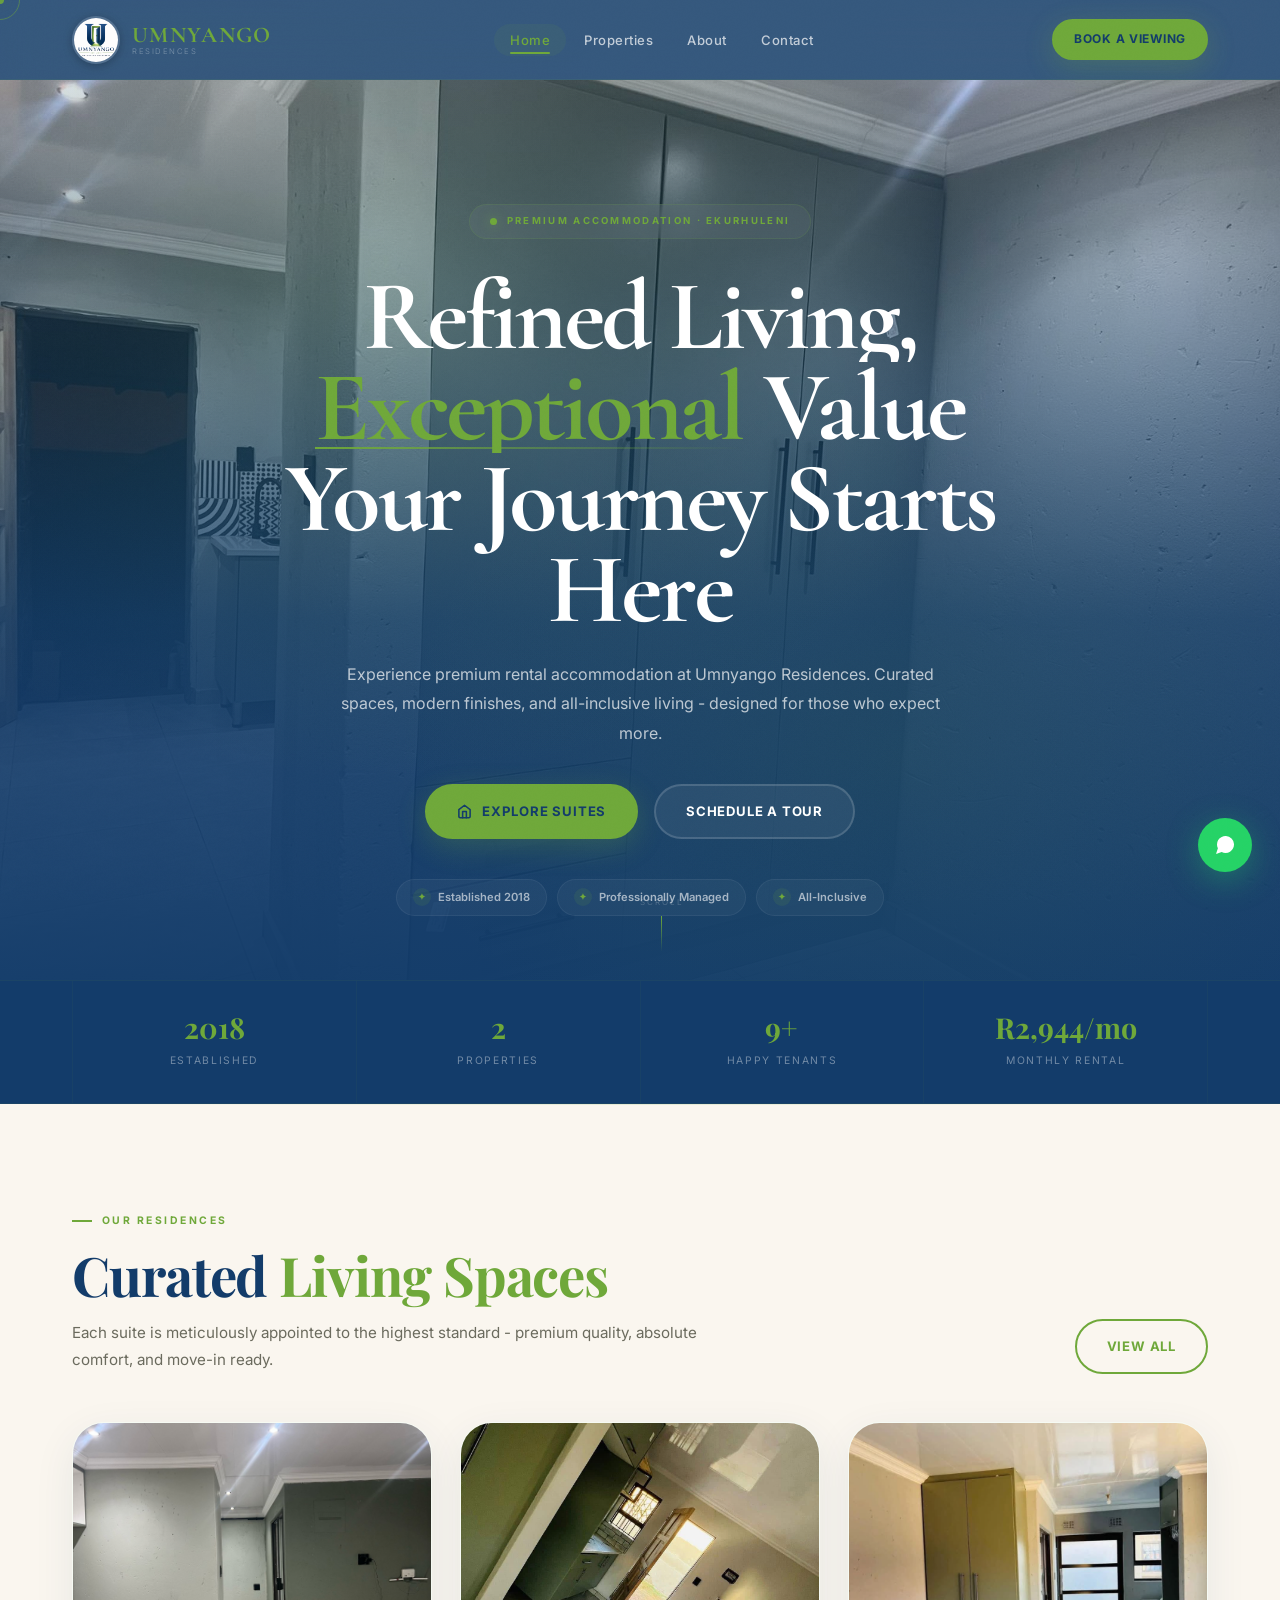
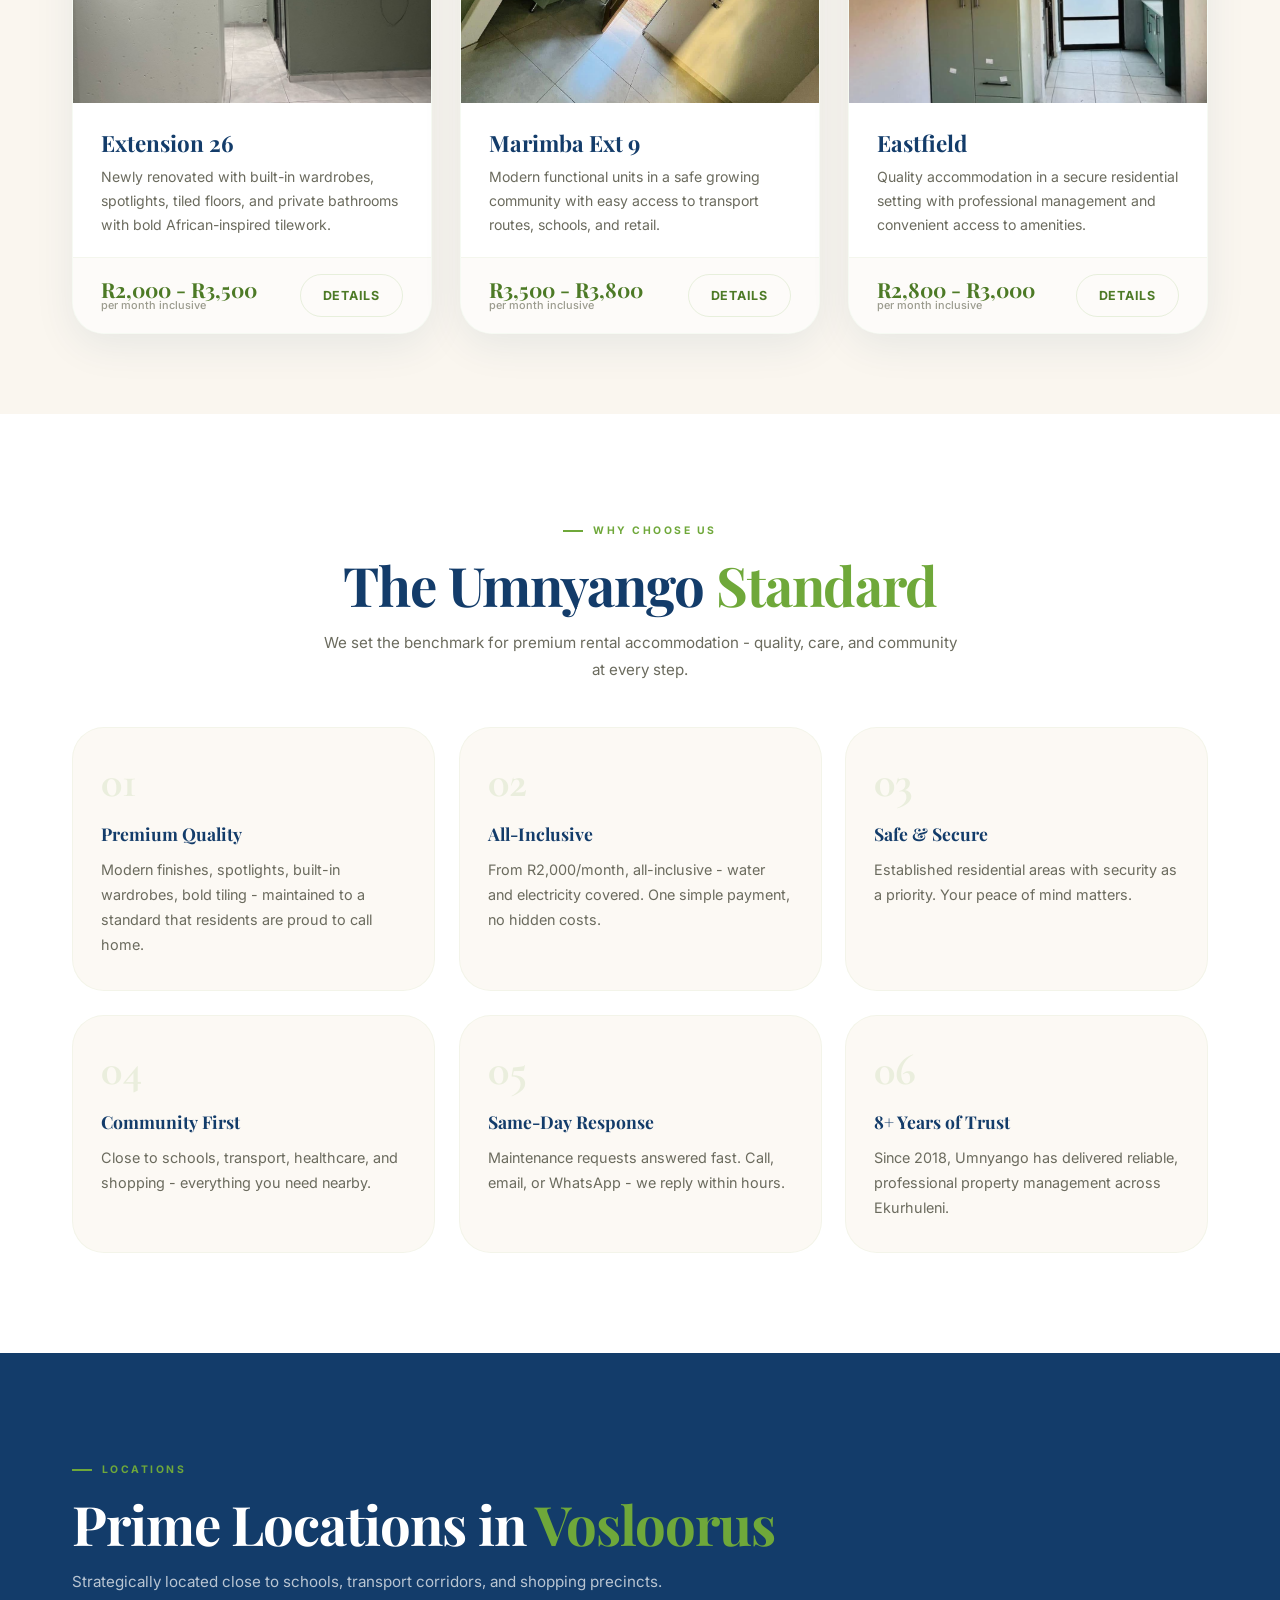
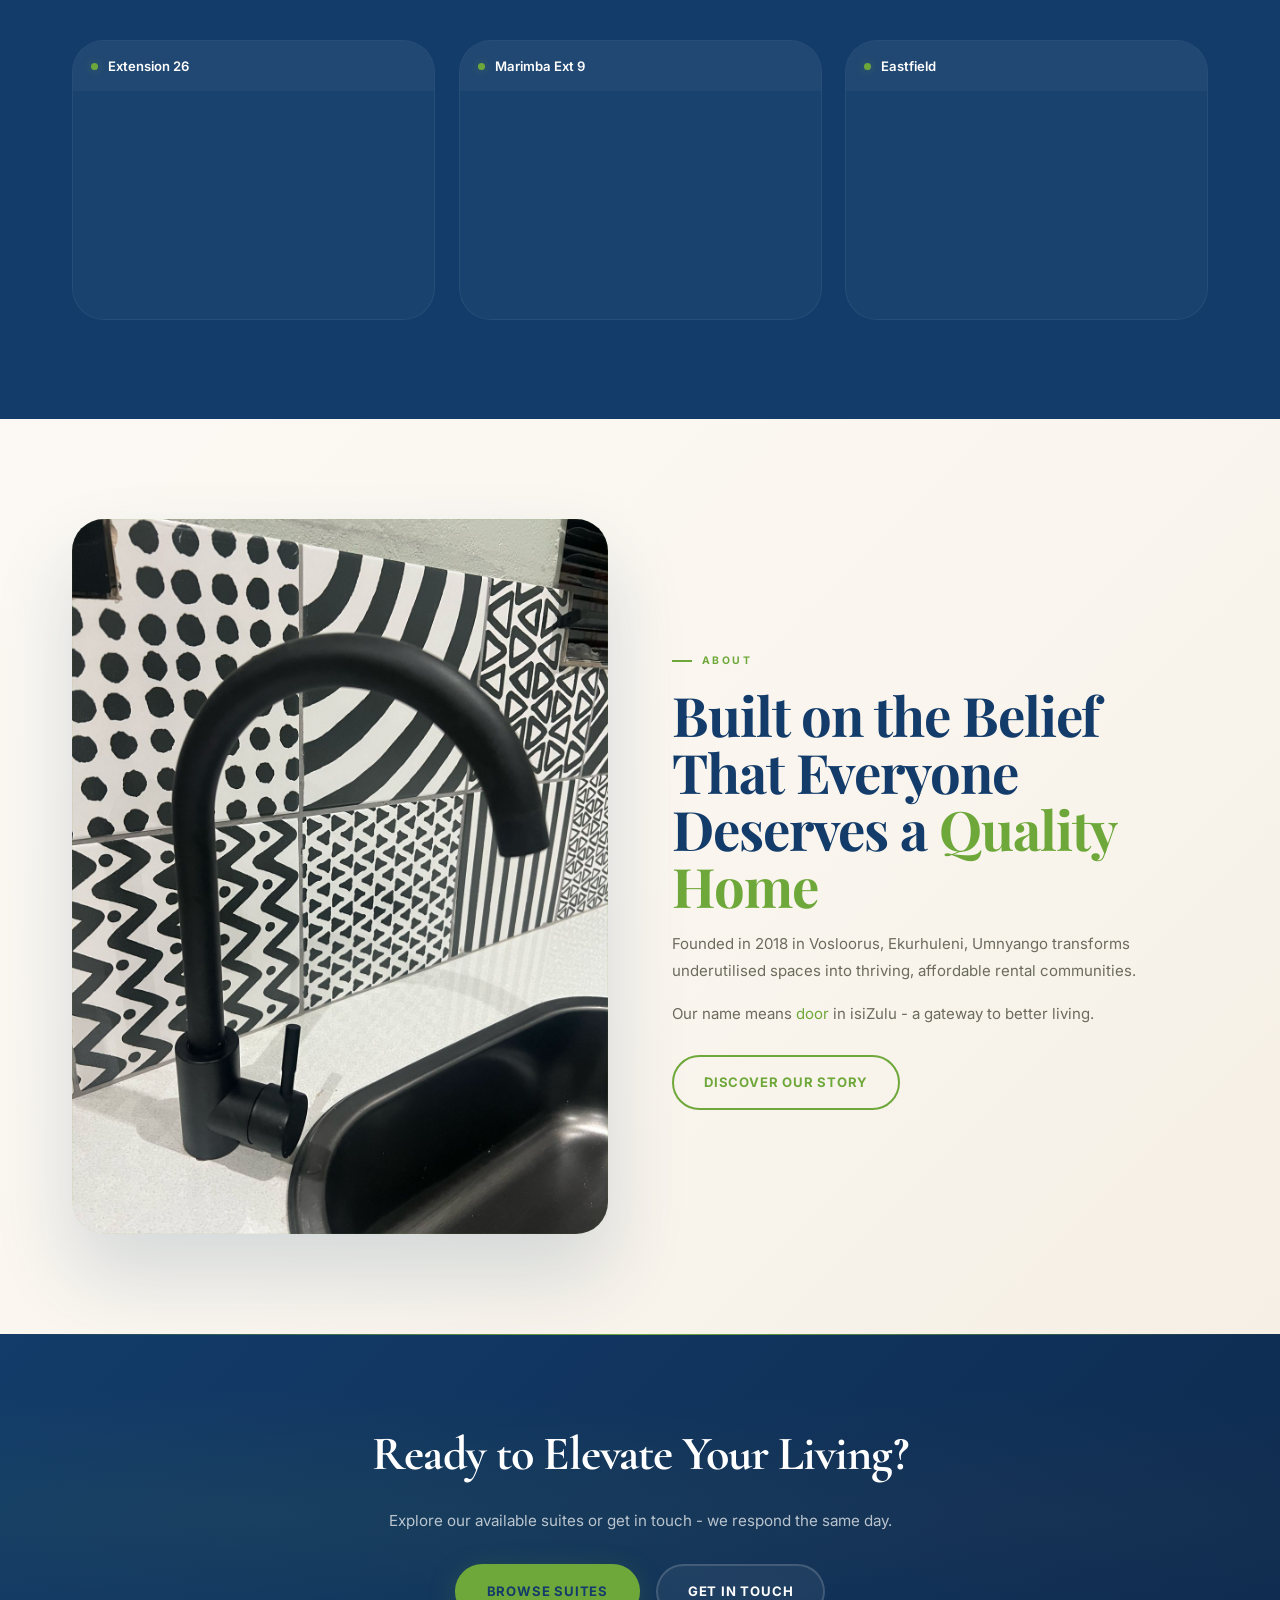
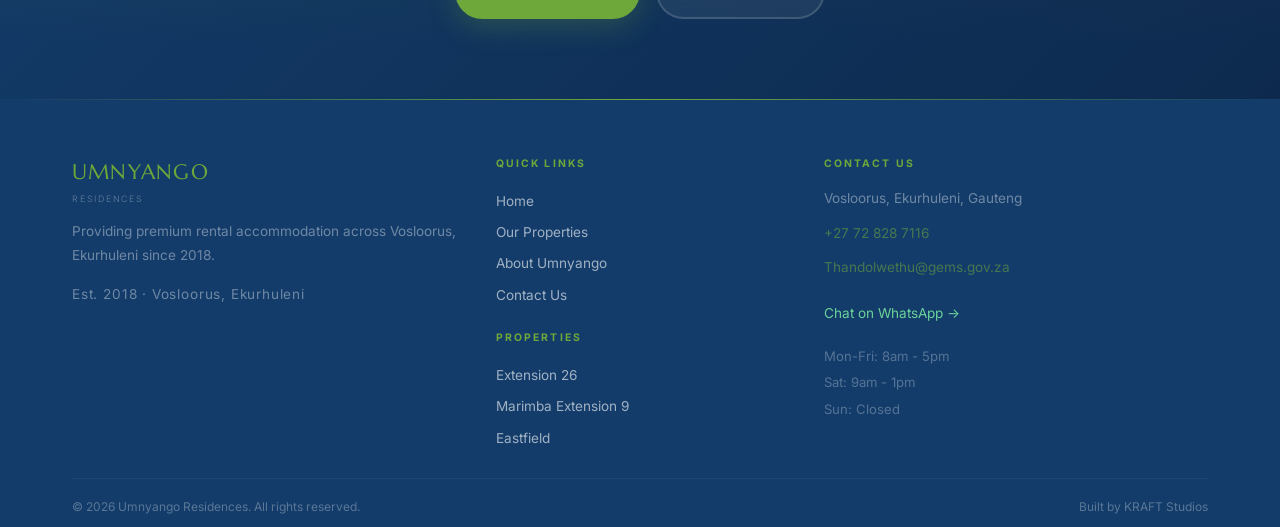
==== commit 7bef9860: "Rebrand site to navy/green palette, update content and assets - Re-theme entire site from gold/ebony" ====
--- a/index.html
+++ b/index.html
@@ -3,8 +3,9 @@
 <head>
   <meta charset="UTF-8" />
   <meta name="viewport" content="width=device-width, initial-scale=1.0" />
+  <link rel="icon" type="image/png" href="images/UmnyangoFavicon.png" />
   <title>Umnyango Residences | Luxury Accommodation, Vosloorus</title>
-  <meta name="description" content="Umnyango Residences — premium rental accommodation in Vosloorus, Ekurhuleni. Where luxury meets affordability. Established 2018." />
+  <meta name="description" content="Umnyango Residences - premium rental accommodation in Vosloorus, Ekurhuleni. Where luxury meets affordability. Established 2018." />
   <link rel="stylesheet" href="styles.css" />
   <link rel="preconnect" href="https://fonts.googleapis.com" />
   <link rel="preconnect" href="https://fonts.gstatic.com" crossorigin />
@@ -17,30 +18,30 @@
     }
     .hero-media {
       position: absolute; inset: 0; z-index: 0; overflow: hidden;
-      background-image: url('home2.jpeg');
+      background-image: url('images/Ext 26/photo-03.jpeg');
       background-size: cover;
       background-position: center;
       background-repeat: no-repeat;
     }
     .hero-media-bg {
       position: absolute; inset: 0; z-index: 1;
-      background: linear-gradient(180deg, rgba(10,10,8,0.15) 0%, rgba(10,10,8,0.5) 30%, rgba(10,10,8,0.88) 60%, rgba(10,10,8,0.98) 100%);
+      background: linear-gradient(180deg, rgba(19,60,106,0.15) 0%, rgba(19,60,106,0.5) 30%, rgba(19,60,106,0.88) 60%, rgba(19,60,106,0.98) 100%);
     }
     .hero-media-bg::after {
       content: ''; position: absolute; inset: 0;
       background:
-        radial-gradient(ellipse at 30% 25%, rgba(201,168,76,0.12) 0%, transparent 50%),
-        radial-gradient(ellipse at 70% 75%, rgba(201,168,76,0.08) 0%, transparent 40%);
+        radial-gradient(ellipse at 30% 25%, rgba(111,168,58,0.12) 0%, transparent 50%),
+        radial-gradient(ellipse at 70% 75%, rgba(111,168,58,0.08) 0%, transparent 40%);
     }
     .hero-overlay {
       position: absolute; inset: 0; z-index: 1; pointer-events: none;
-      background: linear-gradient(180deg, rgba(10,10,8,0.1) 0%, rgba(10,10,8,0.5) 30%, rgba(10,10,8,0.88) 60%, rgba(10,10,8,0.98) 100%);
+      background: linear-gradient(180deg, rgba(19,60,106,0.1) 0%, rgba(19,60,106,0.5) 30%, rgba(19,60,106,0.88) 60%, rgba(19,60,106,0.98) 100%);
     }
     .hero-content { position: relative; z-index: 2; max-width: 900px; margin: 0 auto; padding: 120px 0 60px; text-align: center; }
 
     .hero-pill {
       display: inline-flex; align-items: center; gap: 10px;
-      background: rgba(255,255,255,0.04); border: 1px solid rgba(201,168,76,0.15);
+      background: rgba(255,255,255,0.04); border: 1px solid rgba(111,168,58,0.15);
       border-radius: 999px; padding: 8px 20px; color: var(--gold); font-size: 0.6rem;
       font-weight: 700; letter-spacing: 0.24em; text-transform: uppercase;
       margin-bottom: 32px; font-family: 'Inter', sans-serif;
@@ -50,7 +51,7 @@
     .hero-pill .pulse-dot {
       width: 7px; height: 7px; background: var(--gold); border-radius: 50%;
       animation: pulse-dot 2s ease-in-out infinite;
-      box-shadow: 0 0 12px rgba(201,168,76,0.6);
+      box-shadow: 0 0 12px rgba(111,168,58,0.6);
     }
     @keyframes pulse-dot { 0%,100% { opacity: 1; transform: scale(1); } 50% { opacity: 0.5; transform: scale(0.7); } }
 
@@ -101,8 +102,8 @@
       font-family: 'Inter', sans-serif; backdrop-filter: blur(8px);
       transition: all 0.4s var(--ease-out);
     }
-    .trust-badge:hover { background: rgba(255,255,255,0.08); border-color: rgba(201,168,76,0.2); transform: translateY(-2px); }
-    .trust-badge .icon { width: 18px; height: 18px; border-radius: 50%; background: rgba(201,168,76,0.12); display: grid; place-items: center; color: var(--gold); font-size: 0.55rem; }
+    .trust-badge:hover { background: rgba(255,255,255,0.08); border-color: rgba(111,168,58,0.2); transform: translateY(-2px); }
+    .trust-badge .icon { width: 18px; height: 18px; border-radius: 50%; background: rgba(111,168,58,0.12); display: grid; place-items: center; color: var(--gold); font-size: 0.55rem; }
 
     .hero-scroll {
       position: absolute; bottom: 28px; left: 50%; transform: translateX(-50%);
@@ -115,19 +116,19 @@
 
     /* ── STATISTICS BAR ── */
     .stats-bar {
-      background: var(--ebony); border-top: 1px solid rgba(201,168,76,0.08);
-      border-bottom: 1px solid rgba(201,168,76,0.08);
+      background: var(--ebony); border-top: 1px solid rgba(111,168,58,0.08);
+      border-bottom: 1px solid rgba(111,168,58,0.08);
     }
     .stats-grid {
       display: grid; grid-template-columns: repeat(4, 1fr);
-      border-left: 1px solid rgba(201,168,76,0.05);
+      border-left: 1px solid rgba(111,168,58,0.05);
     }
     .stat-cell {
       padding: 32px 20px; text-align: center;
-      border-right: 1px solid rgba(201,168,76,0.05);
+      border-right: 1px solid rgba(111,168,58,0.05);
       transition: background var(--transition);
     }
-    .stat-cell:hover { background: rgba(201,168,76,0.03); }
+    .stat-cell:hover { background: rgba(111,168,58,0.03); }
     .stat-num { display: block; font-family: 'Playfair Display', serif; font-size: 1.8rem; font-weight: 700; color: var(--gold); line-height: 1; margin-bottom: 4px; }
     .stat-label { font-size: 0.65rem; letter-spacing: 0.16em; text-transform: uppercase; color: rgba(255,255,255,0.4); font-family: 'Inter', sans-serif; }
 
@@ -157,19 +158,19 @@
     .maps-section { background: var(--ebony); padding: 100px 0; position: relative; overflow: hidden; }
     .maps-grid { display: grid; grid-template-columns: repeat(3, 1fr); gap: 24px; }
     .map-card { border-radius: var(--radius-xl); overflow: hidden; background: rgba(255,255,255,0.03); border: 1px solid rgba(255,255,255,0.06); transition: all 0.5s var(--ease-out); }
-    .map-card:hover { transform: translateY(-8px); border-color: rgba(201,168,76,0.2); box-shadow: 0 30px 60px rgba(0,0,0,0.3); }
+    .map-card:hover { transform: translateY(-8px); border-color: rgba(111,168,58,0.2); box-shadow: 0 30px 60px rgba(0,0,0,0.3); }
     .map-card-label { display: flex; align-items: center; gap: 10px; padding: 14px 18px; background: rgba(255,255,255,0.03); }
-    .map-card-label .dot { width: 7px; height: 7px; border-radius: 50%; background: var(--gold); flex-shrink: 0; box-shadow: 0 0 10px rgba(201,168,76,0.4); animation: pulse-dot 2s ease-in-out infinite; }
+    .map-card-label .dot { width: 7px; height: 7px; border-radius: 50%; background: var(--gold); flex-shrink: 0; box-shadow: 0 0 10px rgba(111,168,58,0.4); animation: pulse-dot 2s ease-in-out infinite; }
     .map-card-label span { font-size: 0.82rem; color: var(--white); font-weight: 600; }
 
     /* ── CTA ── */
     .cta-section {
-      background: linear-gradient(135deg, var(--ebony) 0%, #141210 100%);
+      background: linear-gradient(135deg, var(--ebony) 0%, #0d2a4e 100%);
       padding: 80px 0; text-align: center; position: relative; overflow: hidden;
     }
     .cta-section::before {
       content: ''; position: absolute; inset: 0;
-      background: radial-gradient(ellipse at 20% 50%, rgba(201,168,76,0.08) 0%, transparent 50%),
+      background: radial-gradient(ellipse at 20% 50%, rgba(111,168,58,0.08) 0%, transparent 50%),
                   radial-gradient(ellipse at 80% 50%, rgba(139,111,71,0.06) 0%, transparent 50%);
     }
     .cta-section::after { content: ''; position: absolute; top: 0; left: 0; right: 0; height: 1px; background: linear-gradient(90deg, transparent, var(--gold), transparent); }
@@ -186,7 +187,7 @@
     .intro-image { border-radius: var(--radius-xl); overflow: hidden; box-shadow: var(--shadow-xl); min-height: 420px; position: relative; }
     .intro-image img { width: 100%; height: 100%; object-fit: cover; transition: transform 1s var(--ease-out); }
     .intro-image:hover img { transform: scale(1.05); }
-    .intro-image::after { content: ''; position: absolute; inset: 0; border: 1px solid rgba(201,168,76,0.08); border-radius: var(--radius-xl); pointer-events: none; }
+    .intro-image::after { content: ''; position: absolute; inset: 0; border: 1px solid rgba(111,168,58,0.08); border-radius: var(--radius-xl); pointer-events: none; }
 
     /* ── RESPONSIVE ── */
     @media (max-width: 1024px) { .suites-grid { grid-template-columns: 1fr 1fr; } .why-grid { grid-template-columns: 1fr 1fr; } }
@@ -211,7 +212,7 @@
   <!-- ===== NAVIGATION ===== -->
   <nav class="nav" id="mainNav">
     <div class="container nav-inner">
-      <a href="index.html" class="nav-logo">Umnyango<span>Residences</span></a>
+      <a href="index.html" class="nav-logo"><img src="images/UmnyangoLogo.png" alt="Umnyango Residences" /><span class="nav-logo-text">Umnyango<span>Residences</span></span></a>
       <button class="nav-toggle" id="navToggle" aria-label="Toggle navigation" aria-expanded="false">
         <span></span><span></span><span></span>
       </button>
@@ -247,7 +248,7 @@
         </h1>
         <p class="hero-sub">
           Experience premium rental accommodation at Umnyango Residences.
-          Curated spaces, modern finishes, and all-inclusive living —
+          Curated spaces, modern finishes, and all-inclusive living -
           designed for those who expect more.
         </p>
         <div class="hero-actions">
@@ -290,7 +291,7 @@
         <div>
           <span class="section-label">Our Residences</span>
           <h2 class="section-title">Curated <span class="gold">Living Spaces</span></h2>
-          <p class="section-subtitle">Each suite is meticulously appointed to the highest standard — premium quality, absolute comfort, and move-in ready.</p>
+          <p class="section-subtitle">Each suite is meticulously appointed to the highest standard - premium quality, absolute comfort, and move-in ready.</p>
         </div>
         <a href="properties.html" class="btn btn-outline">View All</a>
       </div>
@@ -305,7 +306,7 @@
             <p>Newly renovated with built-in wardrobes, spotlights, tiled floors, and private bathrooms with bold African-inspired tilework.</p>
           </div>
           <div class="room-card-footer">
-            <div class="room-price">R3,000 <small>per month inclusive</small></div>
+            <div class="room-price">R2,000 - R3,500 <small>per month inclusive</small></div>
             <a href="property-detail.html?p=1" class="btn btn-secondary btn-sm">Details</a>
           </div>
         </div>
@@ -319,7 +320,7 @@
             <p>Modern functional units in a safe growing community with easy access to transport routes, schools, and retail.</p>
           </div>
           <div class="room-card-footer">
-            <div class="room-price">R3,000 <small>per month inclusive</small></div>
+            <div class="room-price">R3,500 - R3,800 <small>per month inclusive</small></div>
             <a href="property-detail.html?p=2" class="btn btn-secondary btn-sm">Details</a>
           </div>
         </div>
@@ -333,7 +334,7 @@
             <p>Quality accommodation in a secure residential setting with professional management and convenient access to amenities.</p>
           </div>
           <div class="room-card-footer">
-            <div class="room-price">R3,000 <small>per month inclusive</small></div>
+            <div class="room-price">R2,800 - R3,000 <small>per month inclusive</small></div>
             <a href="property-detail.html?p=3" class="btn btn-secondary btn-sm">Details</a>
           </div>
         </div>
@@ -347,14 +348,14 @@
       <div class="reveal" style="text-align:center;">
         <span class="section-label" style="justify-content:center;">Why Choose Us</span>
         <h2 class="section-title">The Umnyango <span class="gold">Standard</span></h2>
-        <p class="section-subtitle" style="margin:0 auto;">We set the benchmark for premium rental accommodation — quality, care, and community at every step.</p>
+        <p class="section-subtitle" style="margin:0 auto;">We set the benchmark for premium rental accommodation - quality, care, and community at every step.</p>
       </div>
       <div class="why-grid">
-        <div class="why-card reveal reveal-delay-1"><div class="why-num">01</div><h3>Premium Quality</h3><p>Modern finishes, spotlights, built-in wardrobes, bold tiling — maintained to a standard that residents are proud to call home.</p></div>
-        <div class="why-card reveal reveal-delay-2"><div class="why-num">02</div><h3>All-Inclusive</h3><p>R3,000/month covers water and electricity. One simple payment — no hidden costs, no surprises.</p></div>
+        <div class="why-card reveal reveal-delay-1"><div class="why-num">01</div><h3>Premium Quality</h3><p>Modern finishes, spotlights, built-in wardrobes, bold tiling - maintained to a standard that residents are proud to call home.</p></div>
+        <div class="why-card reveal reveal-delay-2"><div class="why-num">02</div><h3>All-Inclusive</h3><p>From R2,000/month, all-inclusive - water and electricity covered. One simple payment, no hidden costs.</p></div>
         <div class="why-card reveal reveal-delay-3"><div class="why-num">03</div><h3>Safe & Secure</h3><p>Established residential areas with security as a priority. Your peace of mind matters.</p></div>
-        <div class="why-card reveal reveal-delay-4"><div class="why-num">04</div><h3>Community First</h3><p>Close to schools, transport, healthcare, and shopping — everything you need nearby.</p></div>
-        <div class="why-card reveal reveal-delay-5"><div class="why-num">05</div><h3>Same-Day Response</h3><p>Maintenance requests answered fast. Call, email, or WhatsApp — we reply within hours.</p></div>
+        <div class="why-card reveal reveal-delay-4"><div class="why-num">04</div><h3>Community First</h3><p>Close to schools, transport, healthcare, and shopping - everything you need nearby.</p></div>
+        <div class="why-card reveal reveal-delay-5"><div class="why-num">05</div><h3>Same-Day Response</h3><p>Maintenance requests answered fast. Call, email, or WhatsApp - we reply within hours.</p></div>
         <div class="why-card reveal reveal-delay-1"><div class="why-num">06</div><h3>8+ Years of Trust</h3><p>Since 2018, Umnyango has delivered reliable, professional property management across Ekurhuleni.</p></div>
       </div>
     </div>
@@ -396,7 +397,7 @@
           <span class="section-label">About</span>
           <h2 class="section-title">Built on the Belief That Everyone Deserves a <span class="gold">Quality Home</span></h2>
           <p style="color:var(--text-soft);line-height:1.8;margin-bottom:16px;">Founded in 2018 in Vosloorus, Ekurhuleni, Umnyango transforms underutilised spaces into thriving, affordable rental communities.</p>
-          <p style="color:var(--text-soft);line-height:1.8;margin-bottom:28px;">Our name means <em style="color:var(--gold);font-style:normal;">door</em> in isiZulu — a gateway to better living.</p>
+          <p style="color:var(--text-soft);line-height:1.8;margin-bottom:28px;">Our name means <em style="color:var(--gold);font-style:normal;">door</em> in isiZulu - a gateway to better living.</p>
           <a href="about.html" class="btn btn-outline">Discover Our Story</a>
         </div>
       </div>
@@ -407,7 +408,7 @@
   <section class="cta-section reveal">
     <div class="container" style="position:relative;z-index:1;">
       <h2>Ready to Elevate Your Living?</h2>
-      <p>Explore our available suites or get in touch — we respond the same day.</p>
+      <p>Explore our available suites or get in touch - we respond the same day.</p>
       <div class="btn-group">
         <a href="properties.html" class="btn btn-primary">Browse Suites</a>
         <a href="contact.html" class="btn btn-ghost">Get In Touch</a>
@@ -442,7 +443,7 @@
             <p><a href="tel:+27728287116">+27 72 828 7116</a></p>
             <p><a href="mailto:Thandolwethu@gems.gov.za">Thandolwethu@gems.gov.za</a></p>
             <a href="https://wa.me/27728287116" class="footer-wa-link" target="_blank" rel="noopener">Chat on WhatsApp →</a>
-            <div class="footer-hours">Mon–Fri: 8am – 5pm<br>Sat: 9am – 1pm<br>Sun: Closed</div>
+            <div class="footer-hours">Mon-Fri: 8am - 5pm<br>Sat: 9am - 1pm<br>Sun: Closed</div>
           </div>
         </div>
       </div>
@@ -623,7 +624,7 @@
       window.scrollTo({ top: window.innerHeight - 80, behavior: 'smooth' });
     });
 
-    console.log('%c Umnyango Residences ✦ Premium Living ', 'background: #0a0a08; color: #c9a84c; font-size: 14px; font-weight: bold; padding: 12px 24px; border-radius: 8px;');
+    console.log('%c Umnyango Residences ✦ Premium Living ', 'background: #133c6a; color: #6fa83a; font-size: 14px; font-weight: bold; padding: 12px 24px; border-radius: 8px;');
     console.log('%c Crafted by KRAFT Studios ', 'background: #1a1a18; color: #faf6ef; font-size: 12px; padding: 6px 16px; border-radius: 4px;');
   </script>
 </body>
--- a/styles.css
+++ b/styles.css
@@ -8,20 +8,20 @@
 *, *::before, *::after { box-sizing: border-box; margin: 0; padding: 0; }
 
 :root {
-  --ebony: #0a0a08;
-  --ebony-dark: #050504;
-  --ebony-light: #181816;
+  --ebony: #133c6a;
+  --ebony-dark: #0d2a4e;
+  --ebony-light: #1a4e8a;
   --charcoal: #1a1a18;
   --charcoal-light: #2a2a28;
   --charcoal-soft: #3a3a36;
   --charcoal-dark: #1a1a18;
 
-  --gold: #c9a84c;
-  --gold-light: #d4bb6a;
-  --gold-deep: #a8882c;
-  --gold-dim: rgba(201,168,76,0.12);
-  --gold-soft: rgba(201,168,76,0.06);
-  --gold-glow: rgba(201,168,76,0.3);
+  --gold: #6fa83a;
+  --gold-light: #8bc34a;
+  --gold-deep: #4d7a26;
+  --gold-dim: rgba(111,168,58,0.12);
+  --gold-soft: rgba(111,168,58,0.06);
+  --gold-glow: rgba(111,168,58,0.3);
 
   --pearl: #faf6ef;
   --pearl-light: #fcf9f4;
@@ -47,15 +47,15 @@
   --text-light: rgba(255,255,255,0.7);
   --text-faint: rgba(255,255,255,0.35);
 
-  --border: rgba(201,168,76,0.12);
-  --border-light: rgba(201,168,76,0.06);
-  --border-gold: rgba(201,168,76,0.15);
-
-  --shadow-sm: 0 4px 20px rgba(10,10,8,0.06);
-  --shadow-md: 0 12px 40px rgba(10,10,8,0.08);
-  --shadow-lg: 0 24px 60px rgba(10,10,8,0.12);
-  --shadow-xl: 0 40px 80px rgba(10,10,8,0.16);
-  --shadow-gold: 0 8px 32px rgba(201,168,76,0.15);
+  --border: rgba(111,168,58,0.12);
+  --border-light: rgba(111,168,58,0.06);
+  --border-gold: rgba(111,168,58,0.15);
+
+  --shadow-sm: 0 4px 20px rgba(19,60,106,0.06);
+  --shadow-md: 0 12px 40px rgba(19,60,106,0.08);
+  --shadow-lg: 0 24px 60px rgba(19,60,106,0.12);
+  --shadow-xl: 0 40px 80px rgba(19,60,106,0.16);
+  --shadow-gold: 0 8px 32px rgba(111,168,58,0.15);
 
   --radius-sm: 8px;
   --radius: 16px;
@@ -142,12 +142,12 @@
 .btn-primary {
   background: var(--gold); border-color: var(--gold);
   color: var(--ebony);
-  box-shadow: 0 8px 28px rgba(201,168,76,0.25);
+  box-shadow: 0 8px 28px rgba(111,168,58,0.25);
 }
 .btn-primary:hover {
   background: var(--gold-light); border-color: var(--gold-light);
   transform: translateY(-3px) scale(1.02);
-  box-shadow: 0 12px 36px rgba(201,168,76,0.35);
+  box-shadow: 0 12px 36px rgba(111,168,58,0.35);
 }
 
 .btn-secondary {
@@ -198,26 +198,41 @@
 /* ===== NAVIGATION (Cormorant Garamond for elegance) ===== */
 .nav {
   position: fixed; inset: 0 0 auto 0; height: var(--nav-h); z-index: 1000;
-  background: rgba(10,10,8,0.85);
-  border-bottom: 1px solid rgba(201,168,76,0.1);
+  background: rgba(19,60,106,0.85);
+  border-bottom: 1px solid rgba(111,168,58,0.1);
   backdrop-filter: blur(24px) saturate(1.3);
   -webkit-backdrop-filter: blur(24px) saturate(1.3);
   transition: all var(--transition);
 }
-.nav.scrolled { background: rgba(10,10,8,0.97); box-shadow: 0 4px 30px rgba(0,0,0,0.3); }
+.nav.scrolled { background: rgba(19,60,106,0.97); box-shadow: 0 4px 30px rgba(0,0,0,0.3); }
 
 .nav-inner { display: flex; align-items: center; justify-content: space-between; height: 100%; gap: 16px; }
 
 .nav-logo {
+  display: flex;
+  align-items: center;
+  gap: 12px;
+}
+.nav-logo img {
+  height: 48px;
+  width: 48px;
+  object-fit: cover;
+  object-position: center;
+  display: block;
+  border-radius: 50%;
+  box-shadow: 0 2px 10px rgba(0,0,0,0.25);
+  border: 2px solid rgba(255,255,255,0.15);
+}
+.nav-logo-text {
   font-family: 'Cormorant Garamond', 'Playfair Display', serif;
-  font-size: 1.6rem; font-weight: 700;
-  color: var(--gold); letter-spacing: 0.08em; text-transform: uppercase;
+  font-size: 1.4rem; font-weight: 700;
+  color: var(--gold); letter-spacing: 0.06em; text-transform: uppercase;
   line-height: 1.1;
 }
-.nav-logo span {
+.nav-logo-text span {
   display: block; font-family: 'Inter', sans-serif;
-  font-size: 0.5rem; letter-spacing: 0.22em;
-  color: var(--text-faint); font-weight: 300;
+  font-size: 0.48rem; letter-spacing: 0.2em;
+  color: var(--text-faint); font-weight: 300; text-transform: uppercase;
 }
 
 .nav-links { display: flex; align-items: center; gap: 2px; flex: 1; justify-content: center; }
@@ -226,7 +241,7 @@
   font-weight: 500; padding: 8px 16px; border-radius: 999px;
   transition: all var(--transition); letter-spacing: 0.04em;
 }
-.nav-links a:hover, .nav-links a.active { color: var(--gold); background: rgba(201,168,76,0.08); }
+.nav-links a:hover, .nav-links a.active { color: var(--gold); background: rgba(111,168,58,0.08); }
 .nav-links a.active::after {
   content: ''; position: absolute; bottom: 2px; left: 16px; right: 16px;
   height: 2px; background: var(--gold); border-radius: 999px;
@@ -273,10 +288,10 @@
 .cursor-dot {
   width: 8px; height: 8px; border-radius: 50%;
   background: var(--gold); opacity: 0.9;
-  box-shadow: 0 0 20px rgba(201,168,76,0.4);
+  box-shadow: 0 0 20px rgba(111,168,58,0.4);
   transition: transform 0.1s ease, opacity 0.15s ease;
 }
-.cursor-ring.hover { width: 60px; height: 60px; border-color: var(--gold-light); opacity: 0.35; background: rgba(201,168,76,0.06); }
+.cursor-ring.hover { width: 60px; height: 60px; border-color: var(--gold-light); opacity: 0.35; background: rgba(111,168,58,0.06); }
 .cursor-dot.hover { transform: translate3d(-50%, -50%, 0) scale(0.4); opacity: 1; }
 .cursor-trail-dot {
   position: fixed; pointer-events: none; width: 4px; height: 4px;
@@ -297,7 +312,7 @@
 .page-header .hs-slide.active { opacity: 1; }
 .page-header .hs-overlay {
   position: absolute; inset: 0; z-index: 1;
-  background: linear-gradient(160deg, rgba(10,10,8,0.94) 0%, rgba(10,10,8,0.65) 50%, rgba(10,10,8,0.95) 100%);
+  background: linear-gradient(160deg, rgba(19,60,106,0.94) 0%, rgba(19,60,106,0.65) 50%, rgba(19,60,106,0.95) 100%);
 }
 .page-header .container { position: relative; z-index: 2; }
 .page-header h1 {
@@ -332,7 +347,7 @@
   border-color: var(--gold);
   color: var(--ebony);
   font-weight: 700;
-  box-shadow: 0 4px 16px rgba(201,168,76,0.25);
+  box-shadow: 0 4px 16px rgba(111,168,58,0.25);
 }
 .filter-btn.active:hover {
   background: var(--gold-light);
@@ -400,14 +415,14 @@
   position: fixed; top: 0; left: 0; width: 0%; height: 2px;
   background: linear-gradient(90deg, var(--gold), var(--gold-light), var(--gold));
   z-index: 10001; transition: width 0.05s linear;
-  box-shadow: 0 0 16px rgba(201,168,76,0.4);
+  box-shadow: 0 0 16px rgba(111,168,58,0.4);
 }
 
 .ambient-mesh {
   position: fixed; inset: 0; z-index: -1; pointer-events: none;
-  background: radial-gradient(ellipse at 15% 20%, rgba(201,168,76,0.06) 0%, transparent 50%),
+  background: radial-gradient(ellipse at 15% 20%, rgba(111,168,58,0.06) 0%, transparent 50%),
               radial-gradient(ellipse at 85% 30%, rgba(139,111,71,0.04) 0%, transparent 50%),
-              radial-gradient(ellipse at 50% 80%, rgba(201,168,76,0.03) 0%, transparent 40%);
+              radial-gradient(ellipse at 50% 80%, rgba(111,168,58,0.03) 0%, transparent 40%);
 }
 
 /* ===== 3D FLOATING PARTICLES ===== */
@@ -418,7 +433,7 @@
   animation-delay: var(--del, 0s); transform-style: preserve-3d;
   will-change: transform, opacity;
 }
-.particle-3d.gold { background: var(--gold); box-shadow: 0 0 8px rgba(201,168,76,0.5), 0 0 30px rgba(201,168,76,0.15); }
+.particle-3d.gold { background: var(--gold); box-shadow: 0 0 8px rgba(111,168,58,0.5), 0 0 30px rgba(111,168,58,0.15); }
 .particle-3d.white { background: rgba(255,255,255,0.4); }
 @keyframes floatParticle3D {
   0% { opacity: 0; transform: translateY(0) translateZ(0) scale(0) rotateX(0deg) rotateY(0deg); }
@@ -471,7 +486,7 @@
 @media (max-width: 768px) {
   .nav-toggle { display: flex; }
   .nav-cta { display: none; }
-  .nav-links { position: fixed; top: 0; left: 0; right: 0; bottom: 0; background: rgba(10,10,8,0.98); backdrop-filter: blur(24px); flex-direction: column; align-items: center; justify-content: center; gap: 8px; transform: translateY(-100%); opacity: 0; pointer-events: none; transition: all 0.4s var(--ease-out); z-index: 1000; }
+  .nav-links { position: fixed; top: 0; left: 0; right: 0; bottom: 0; background: rgba(19,60,106,0.98); backdrop-filter: blur(24px); flex-direction: column; align-items: center; justify-content: center; gap: 8px; transform: translateY(-100%); opacity: 0; pointer-events: none; transition: all 0.4s var(--ease-out); z-index: 1000; }
   .nav-links.open { transform: translateY(0); opacity: 1; pointer-events: auto; }
   .nav-links a { font-size: 1.1rem; padding: 14px 24px; color: rgba(255,255,255,0.8); }
   .nav-links a.active::after { display: none; }
@@ -505,7 +520,7 @@
 .room-card-image { position: relative; height: 280px; overflow: hidden; background: var(--ebony); }
 .room-card-image img { width: 100%; height: 100%; object-fit: cover; transition: transform 0.8s var(--ease-out); }
 .room-card:hover .room-card-image img { transform: scale(1.12); }
-.room-card-image::after { content: ''; position: absolute; inset: 0; background: linear-gradient(180deg, transparent 50%, rgba(10,10,8,0.2) 100%); pointer-events: none; }
+.room-card-image::after { content: ''; position: absolute; inset: 0; background: linear-gradient(180deg, transparent 50%, rgba(19,60,106,0.2) 100%); pointer-events: none; }
 .room-card-body { padding: 28px 28px 20px; }
 .room-card-body h3 { font-family: 'Playfair Display', serif; font-size: 1.4rem; line-height: 1.15; color: var(--ebony); font-weight: 700; margin-bottom: 8px; }
 .room-card-body p { color: var(--text-soft); line-height: 1.7; font-size: 0.88rem; }
@@ -515,7 +530,7 @@
 
 /* ===== BADGES ===== */
 .badge { display: inline-flex; align-items: center; padding: 5px 14px; border-radius: 999px; font-size: 0.7rem; font-weight: 700; text-transform: uppercase; letter-spacing: 0.08em; font-family: 'Inter', sans-serif; }
-.badge-available { background: rgba(201,168,76,0.12); color: var(--gold-deep); }
+.badge-available { background: rgba(111,168,58,0.12); color: var(--gold-deep); }
 .badge-occupied { background: rgba(200,60,60,0.1); color: #c03c3c; }
 
 /* ===== AMENITY ICON LIST ===== */
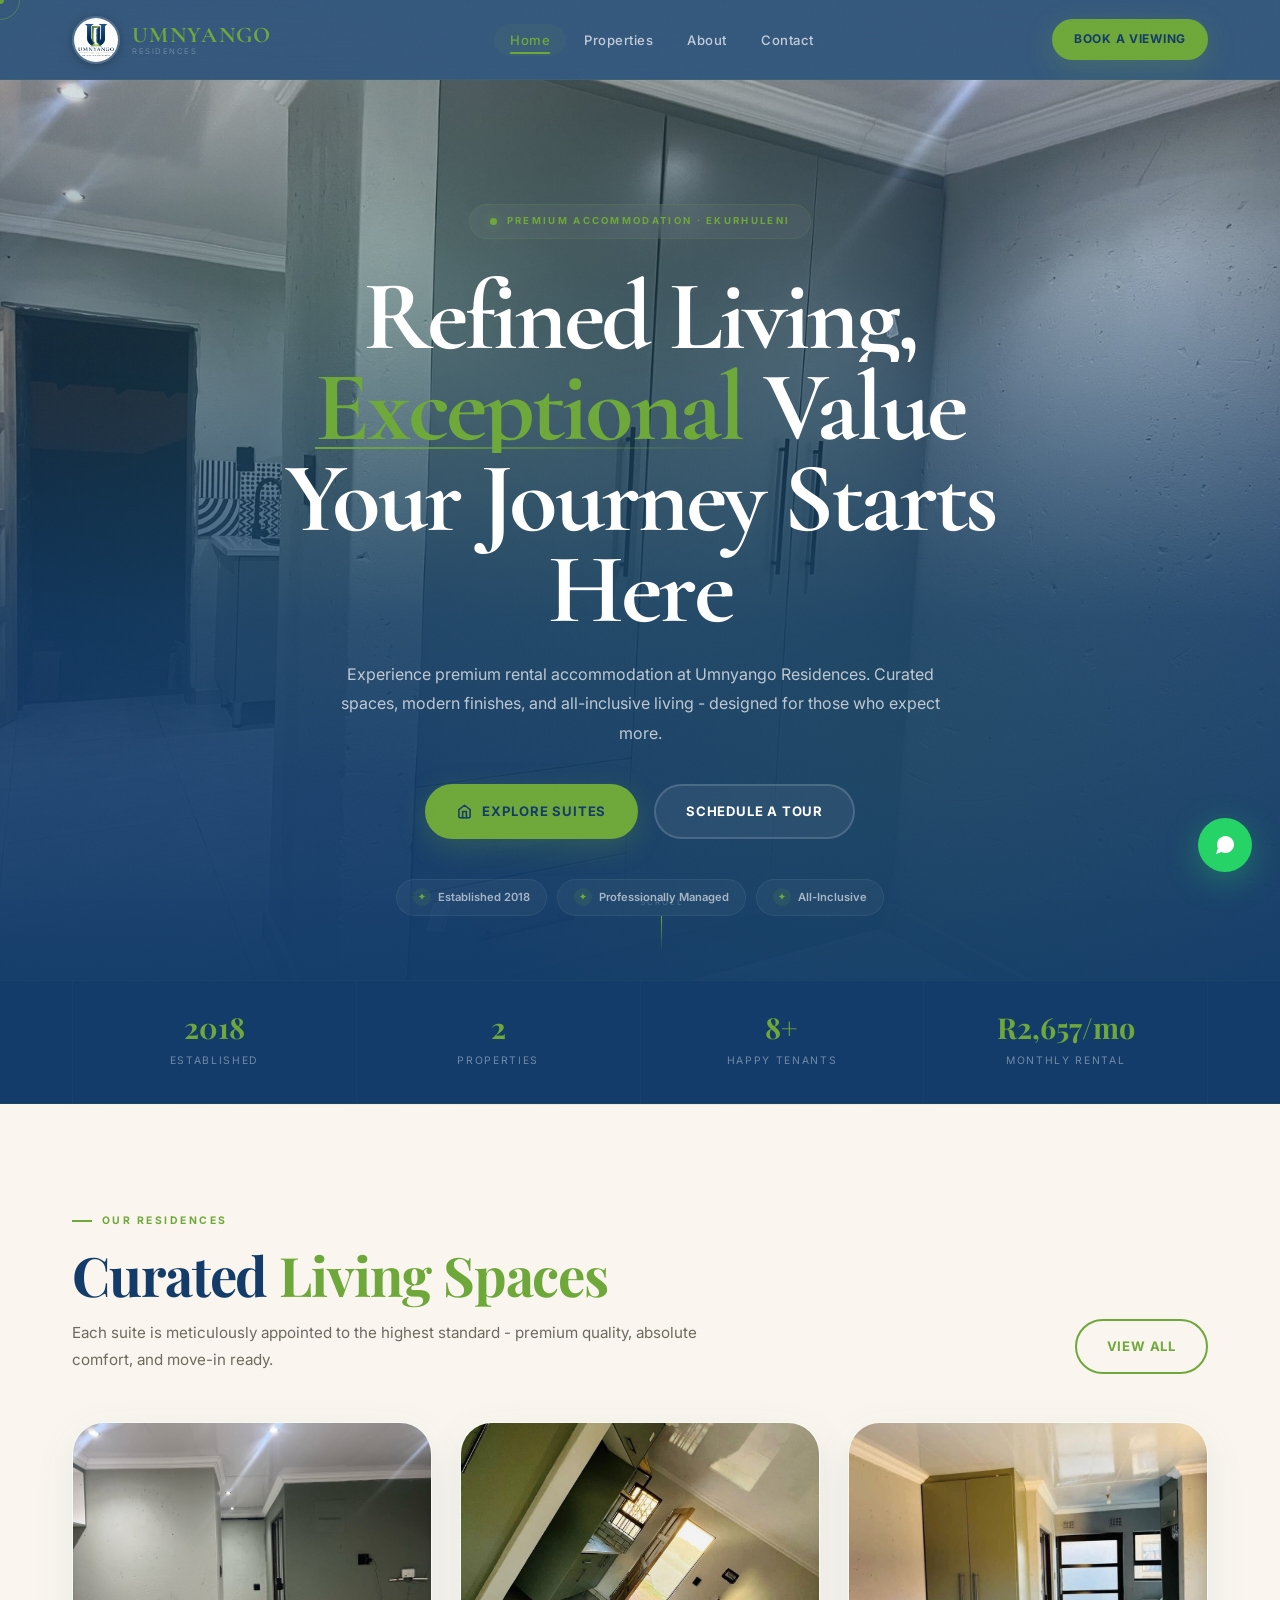
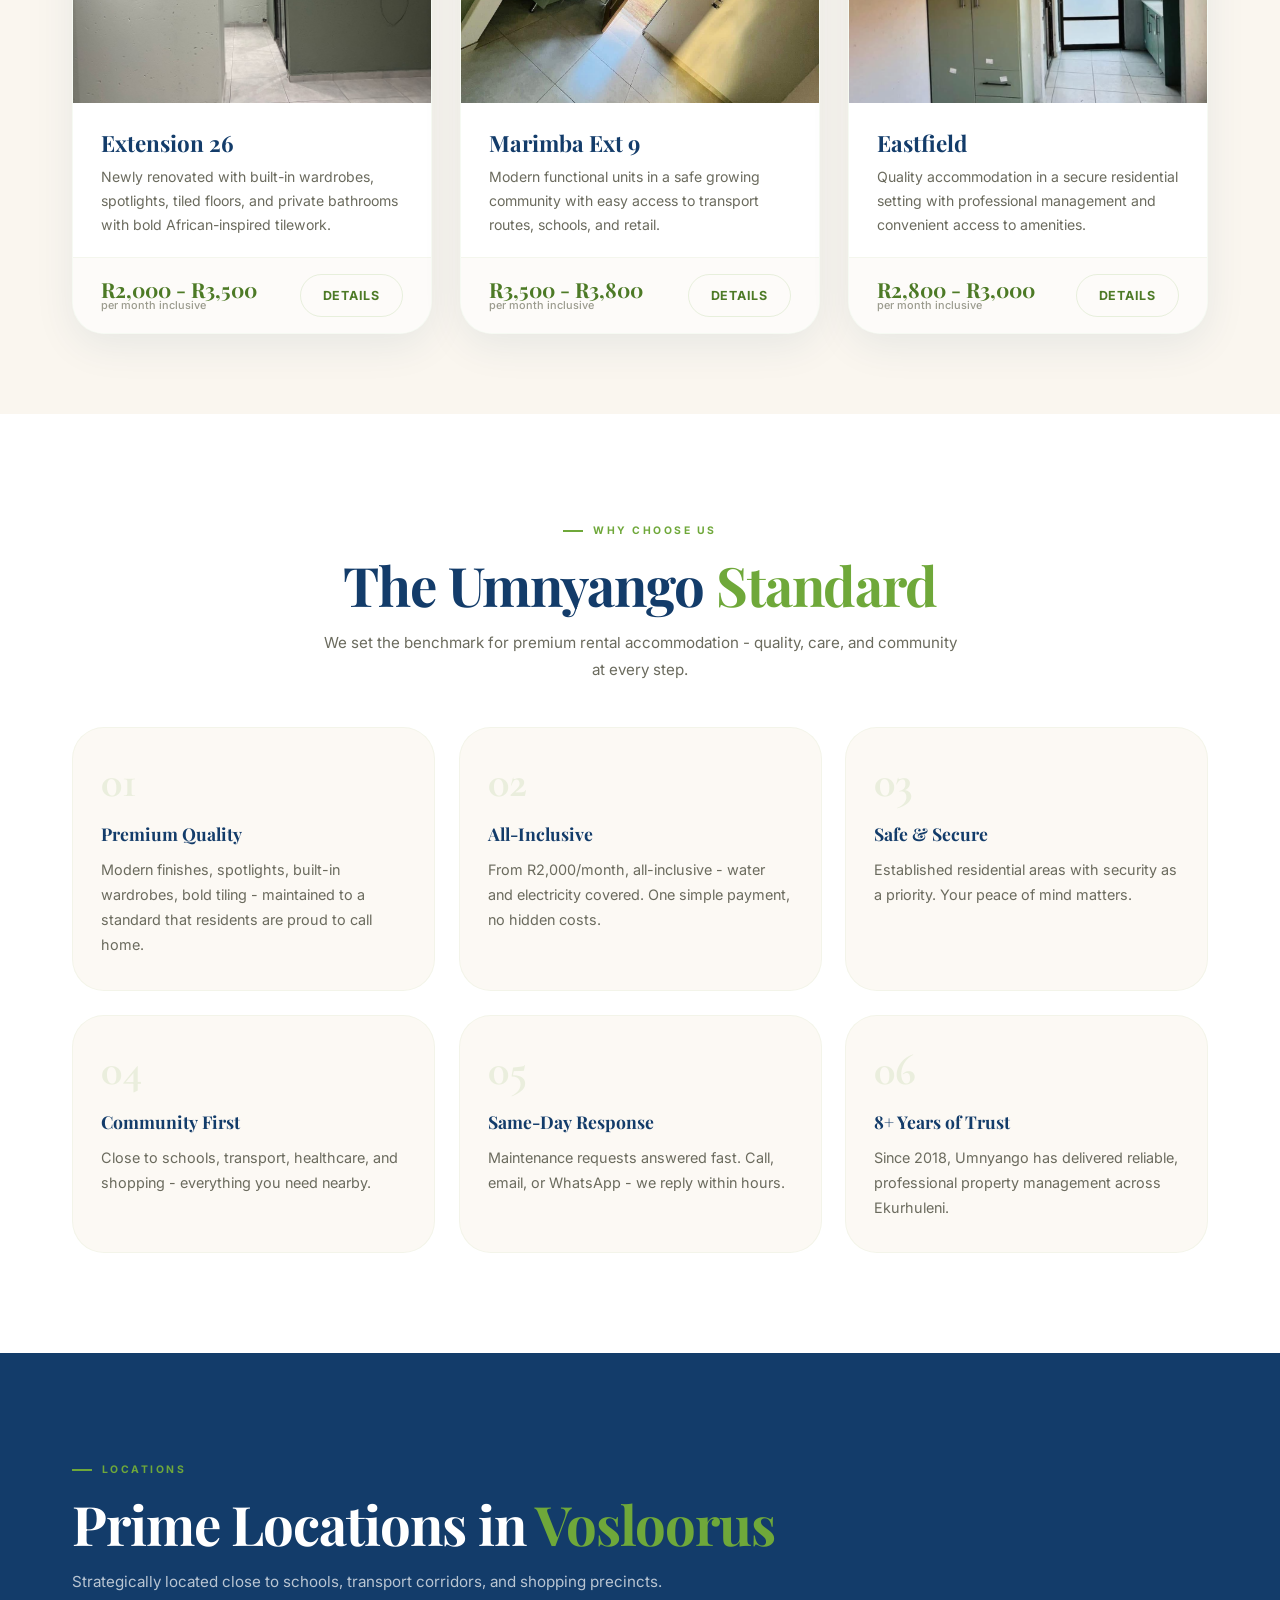
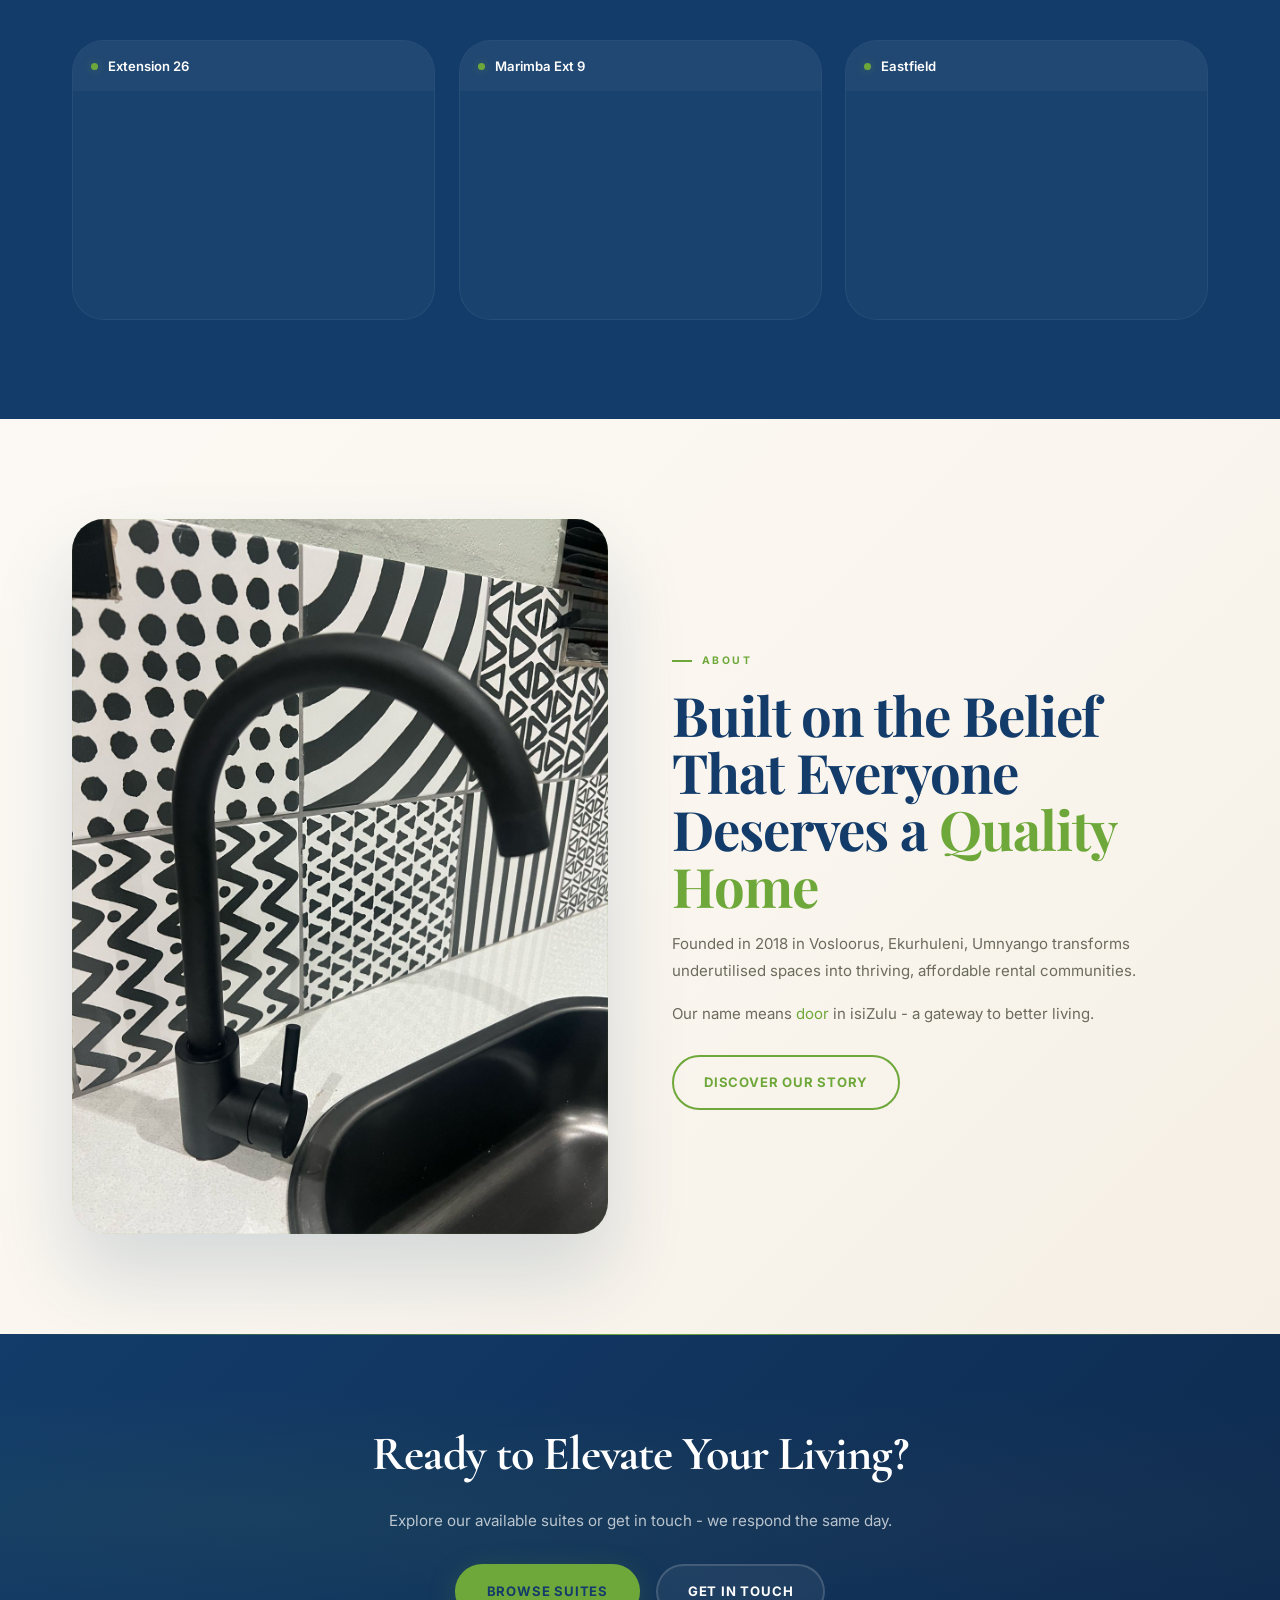
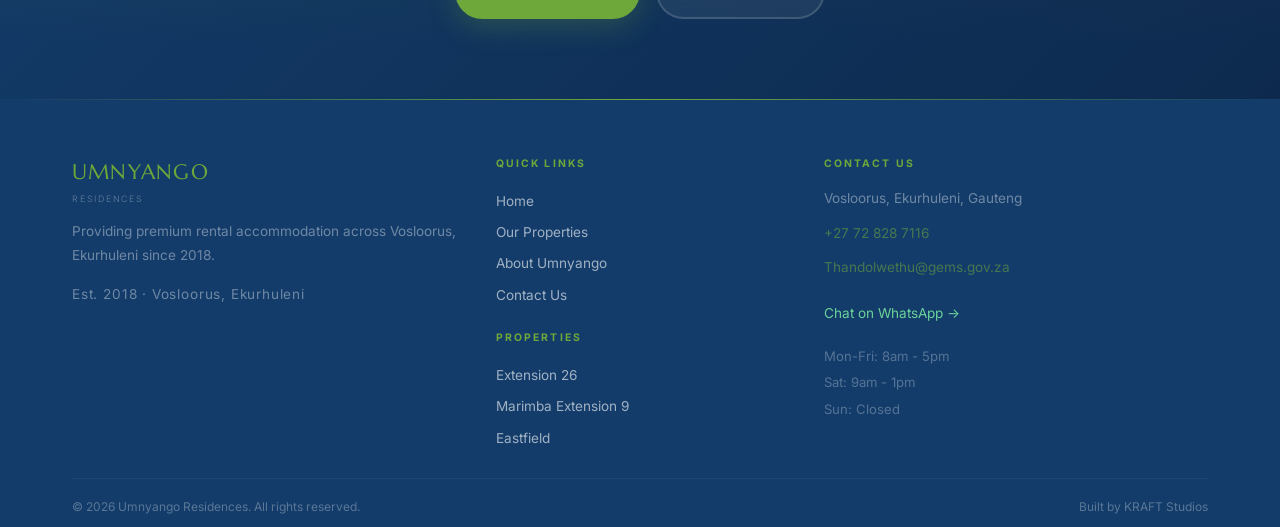
==== commit f0618cf5: "Make property cards clickable, soften response-time copy, close mobile nav on outside tap - Contact/" ====
--- a/index.html
+++ b/index.html
@@ -490,6 +490,14 @@
       toggle.setAttribute('aria-expanded', 'false');
       document.body.style.overflow = '';
     }));
+    document.addEventListener('click', (e) => {
+      if (links.classList.contains('open') && !toggle.contains(e.target) && !e.target.closest('a')) {
+        links.classList.remove('open');
+        toggle.classList.remove('open');
+        toggle.setAttribute('aria-expanded', 'false');
+        document.body.style.overflow = '';
+      }
+    });
 
     // ===== SCROLL REVEAL =====
     const observer = new IntersectionObserver((entries) => {
@@ -525,6 +533,17 @@
     const statsBar = document.getElementById('statsBar');
     if (statsBar) statsObserver.observe(statsBar);
 
+    // ===== CLICK ROOM CARD TO VIEW DETAILS =====
+    document.querySelectorAll('.room-card').forEach(card => {
+      const detailLink = card.querySelector('a[href*="property-detail.html"]');
+      if (detailLink) {
+        card.addEventListener('click', (e) => {
+          if (e.target.closest('a')) return;
+          window.location.href = detailLink.getAttribute('href');
+        });
+      }
+    });
+
     // ===== 3D TILT ON ROOM CARDS =====
     document.querySelectorAll('.room-card').forEach(card => {
       card.addEventListener('mousemove', (e) => {
--- a/styles.css
+++ b/styles.css
@@ -509,6 +509,7 @@
   background: var(--white); border-radius: var(--radius-xl); overflow: hidden;
   box-shadow: var(--shadow-md); border: 1px solid var(--border-light);
   transition: all 0.6s var(--ease-out); transform-style: preserve-3d; perspective: 1000px;
+  cursor: pointer;
 }
 .room-card::before {
   content: ''; position: absolute; top: 0; left: 0; right: 0; height: 3px;
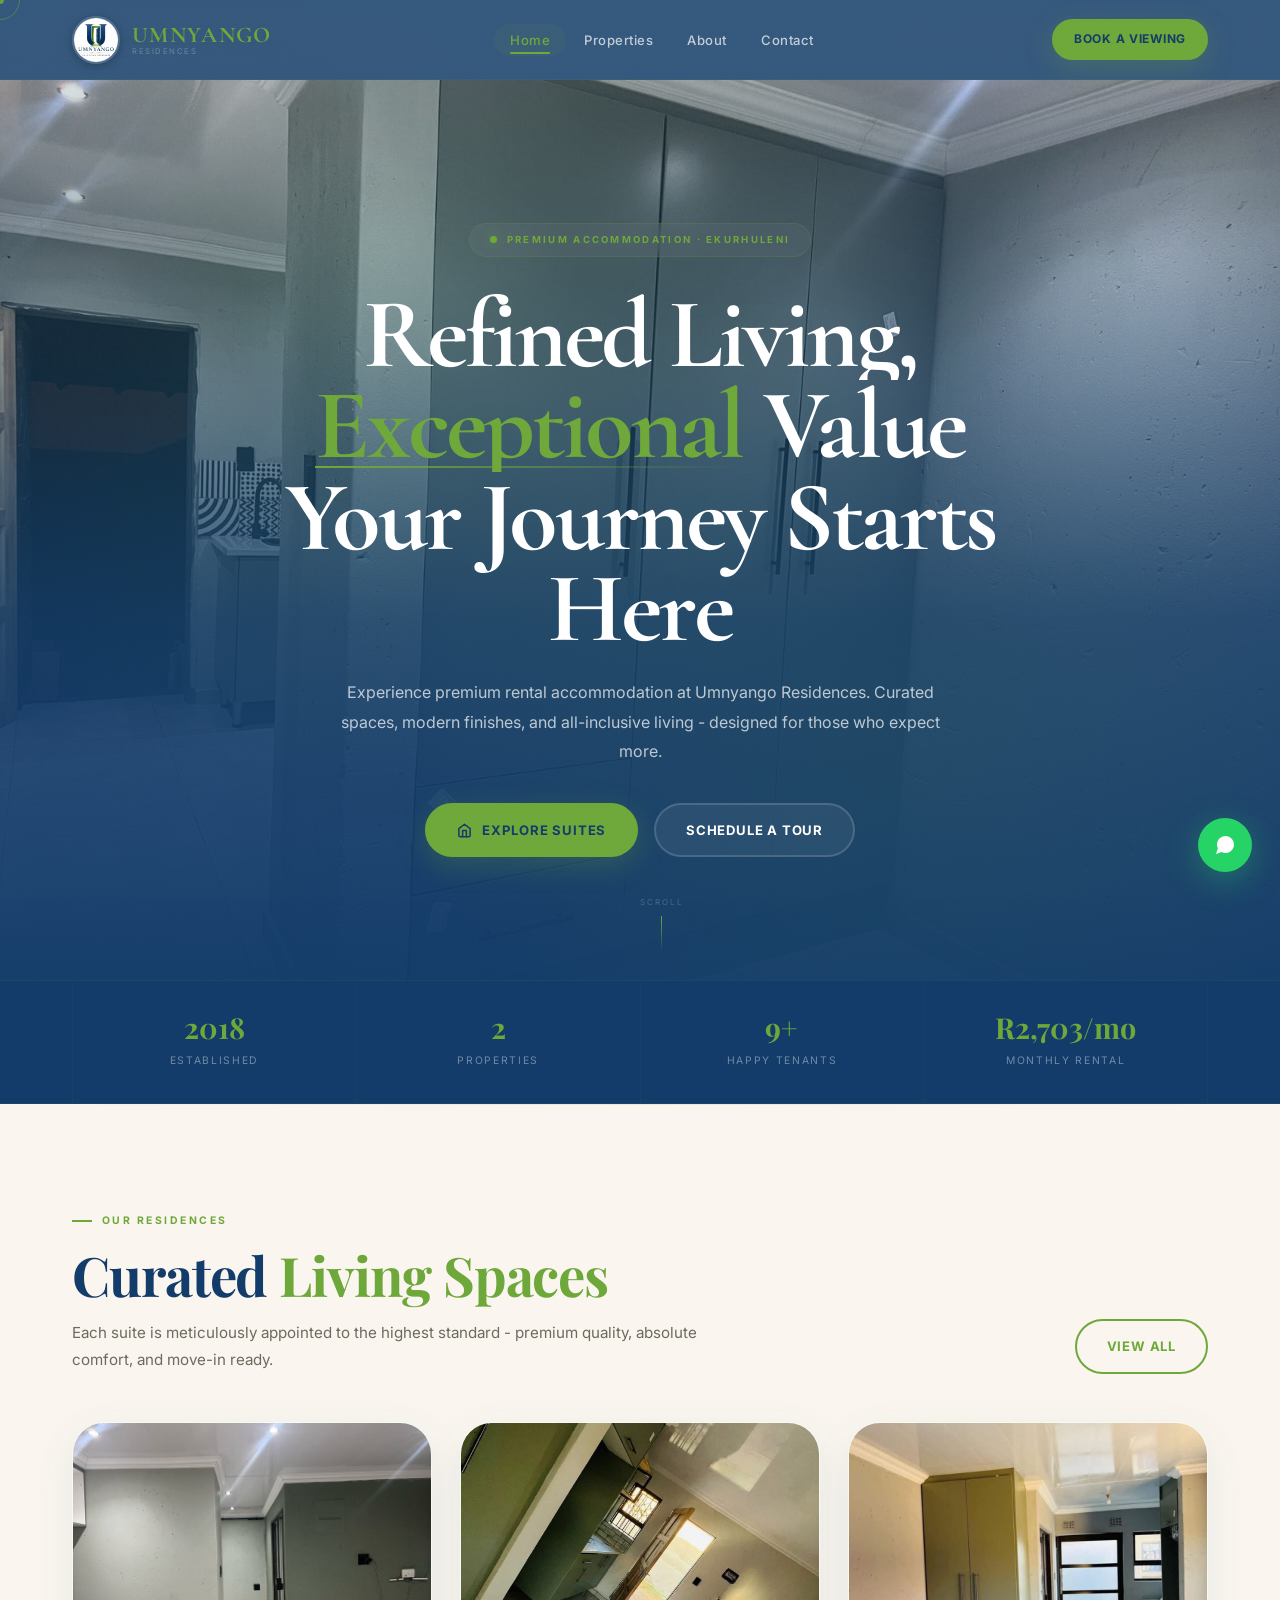
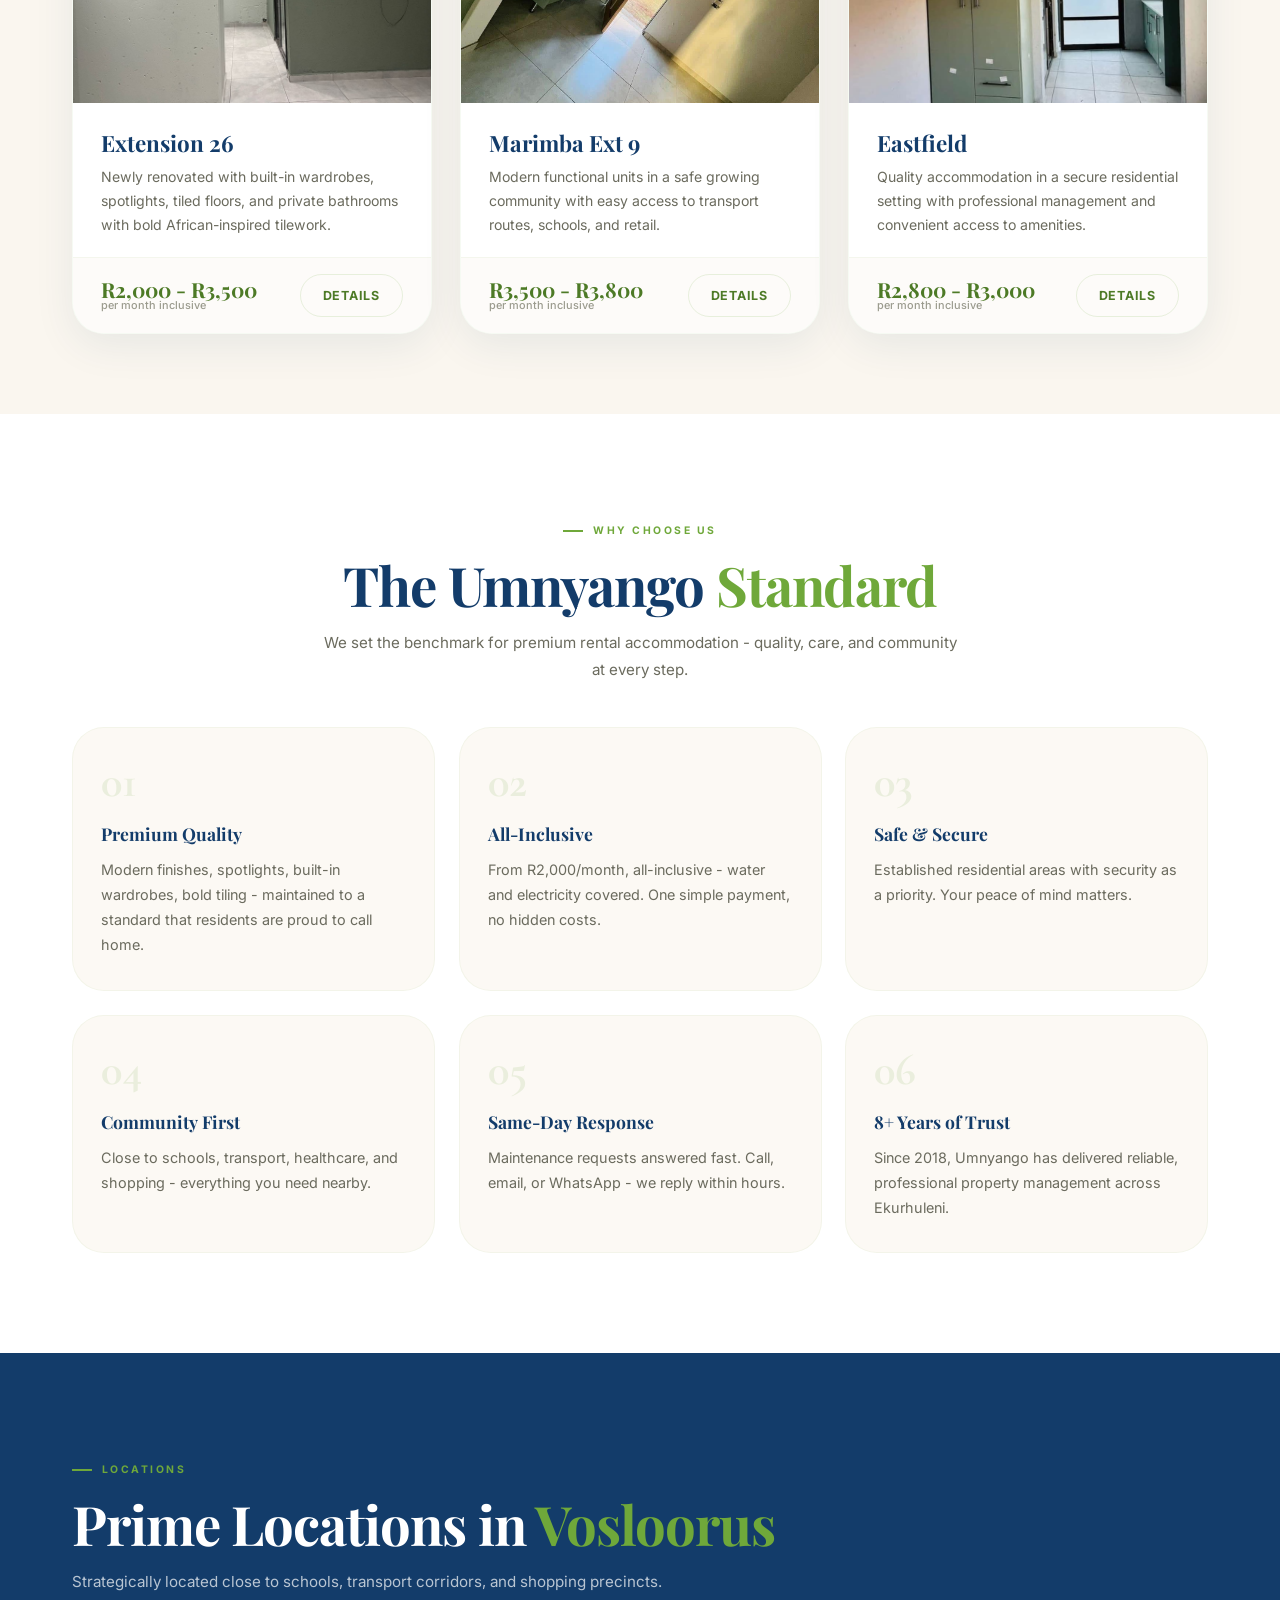
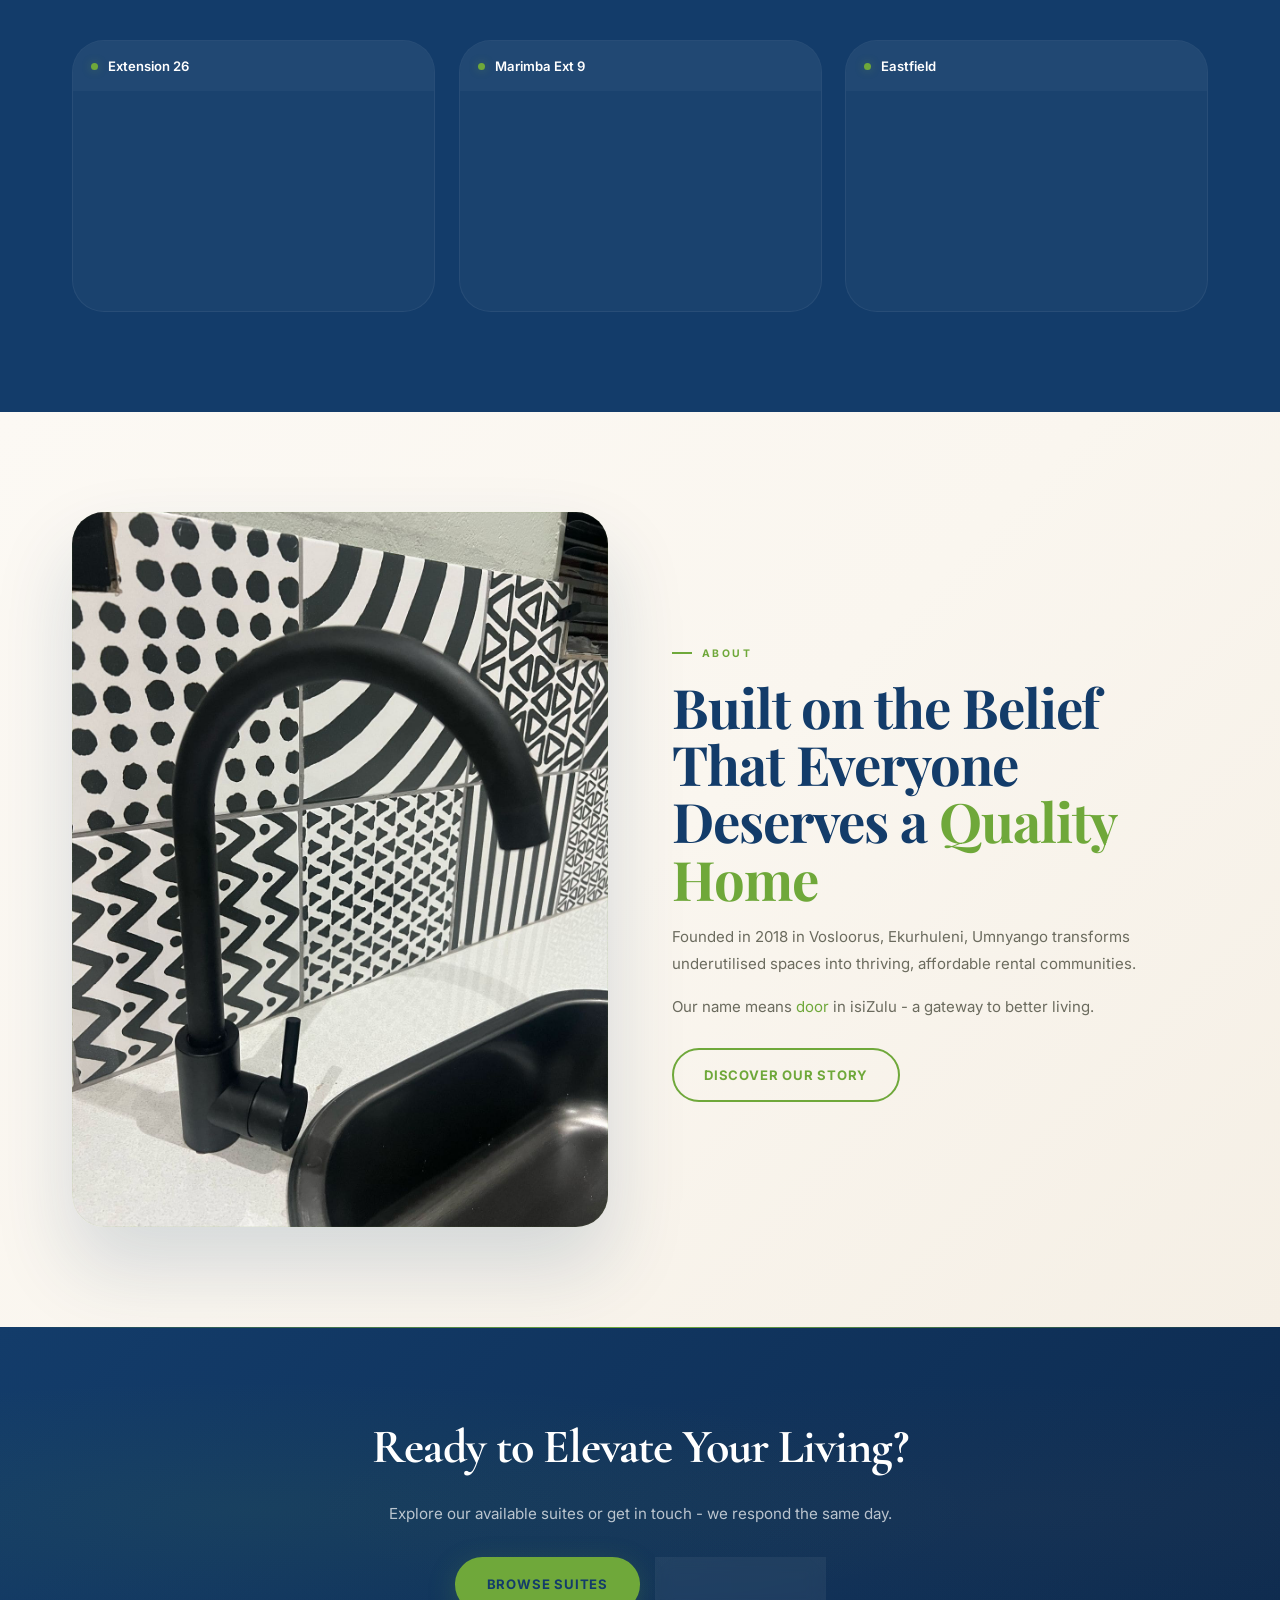
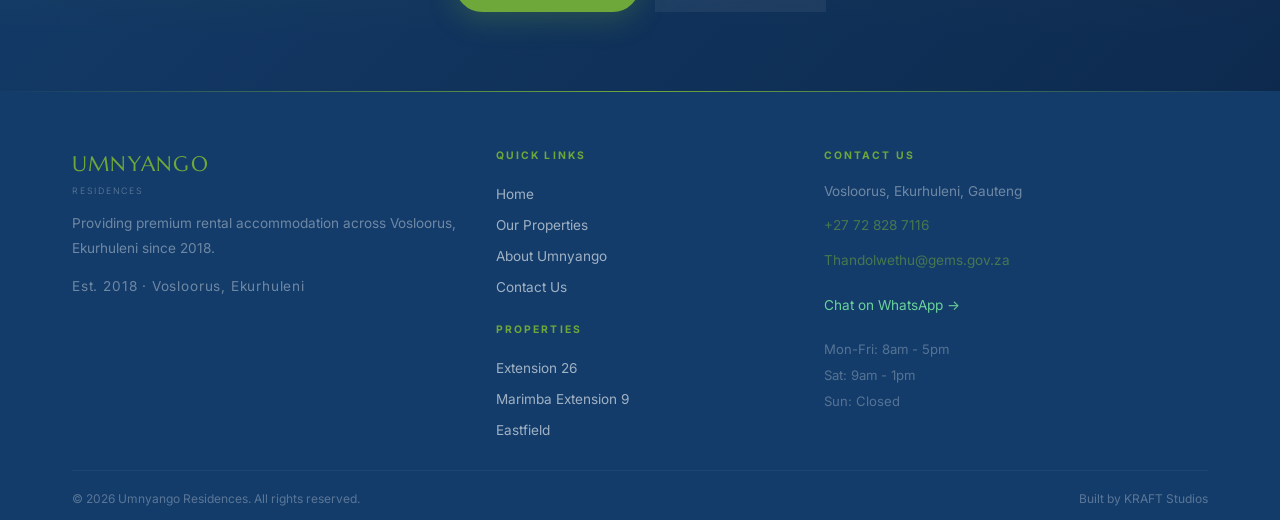
==== commit e51139e6: "Compress images, add email fallback for enquiries, clean up hero and map loading - Recompress all pr" ====
--- a/index.html
+++ b/index.html
@@ -90,21 +90,6 @@
       display: flex; flex-wrap: wrap; gap: 16px; justify-content: center; margin-bottom: 40px;
       opacity: 0; animation: fadeInUp 0.8s var(--ease-out) 1s forwards;
     }
-    .hero-trust {
-      display: flex; flex-wrap: wrap; gap: 10px; justify-content: center;
-      opacity: 0; animation: fadeInUp 0.8s var(--ease-out) 1.2s forwards;
-    }
-    .trust-badge {
-      display: inline-flex; align-items: center; gap: 7px;
-      padding: 8px 16px; border-radius: 999px;
-      background: rgba(255,255,255,0.04); border: 1px solid rgba(255,255,255,0.06);
-      color: rgba(255,255,255,0.6); font-size: 0.7rem; font-weight: 600;
-      font-family: 'Inter', sans-serif; backdrop-filter: blur(8px);
-      transition: all 0.4s var(--ease-out);
-    }
-    .trust-badge:hover { background: rgba(255,255,255,0.08); border-color: rgba(111,168,58,0.2); transform: translateY(-2px); }
-    .trust-badge .icon { width: 18px; height: 18px; border-radius: 50%; background: rgba(111,168,58,0.12); display: grid; place-items: center; color: var(--gold); font-size: 0.55rem; }
-
     .hero-scroll {
       position: absolute; bottom: 28px; left: 50%; transform: translateX(-50%);
       z-index: 2; display: flex; flex-direction: column; align-items: center; gap: 6px;
@@ -162,6 +147,16 @@
     .map-card-label { display: flex; align-items: center; gap: 10px; padding: 14px 18px; background: rgba(255,255,255,0.03); }
     .map-card-label .dot { width: 7px; height: 7px; border-radius: 50%; background: var(--gold); flex-shrink: 0; box-shadow: 0 0 10px rgba(111,168,58,0.4); animation: pulse-dot 2s ease-in-out infinite; }
     .map-card-label span { font-size: 0.82rem; color: var(--white); font-weight: 600; }
+    .map-frame-wrap { position: relative; height: 220px; }
+    .map-frame-wrap iframe { position: relative; z-index: 1; background: transparent; }
+    .map-placeholder {
+      position: absolute; inset: 0; display: flex; flex-direction: column; align-items: center; justify-content: center; gap: 10px;
+      color: rgba(255,255,255,0.4); font-size: 0.75rem; font-family: 'Inter', sans-serif;
+      transition: opacity 0.4s var(--ease-out);
+    }
+    .map-frame-wrap.loaded .map-placeholder { opacity: 0; pointer-events: none; }
+    .map-spinner { width: 22px; height: 22px; border-radius: 50%; border: 2px solid rgba(255,255,255,0.15); border-top-color: var(--gold); animation: map-spin 0.9s linear infinite; }
+    @keyframes map-spin { to { transform: rotate(360deg); } }
 
     /* ── CTA ── */
     .cta-section {
@@ -258,11 +253,6 @@
           </a>
           <a href="contact.html" class="btn btn-ghost">Schedule a Tour</a>
         </div>
-        <div class="hero-trust">
-          <div class="trust-badge"><span class="icon">✦</span> Established 2018</div>
-          <div class="trust-badge"><span class="icon">✦</span> Professionally Managed</div>
-          <div class="trust-badge"><span class="icon">✦</span> All-Inclusive</div>
-        </div>
       </div>
     </div>
 
@@ -327,7 +317,7 @@
 
         <div class="room-card tilt-3d reveal reveal-delay-3">
           <div class="room-card-image shine-overlay">
-            <img src="images/Eastfield/photo-01.png" alt="Eastfield Suite" loading="lazy" />
+            <img src="images/Eastfield/photo-01.jpeg" alt="Eastfield Suite" loading="lazy" />
           </div>
           <div class="room-card-body">
             <h3>Eastfield</h3>
@@ -372,15 +362,24 @@
       <div class="maps-grid">
         <div class="map-card reveal reveal-delay-1">
           <div class="map-card-label"><div class="dot"></div><span>Extension 26</span></div>
-          <iframe src="https://maps.google.com/maps?q=Extension+26+Vosloorus+Ekurhuleni&output=embed" width="100%" height="220" style="border:0;" allowfullscreen="" loading="lazy" title="Extension 26"></iframe>
+          <div class="map-frame-wrap">
+            <div class="map-placeholder"><div class="map-spinner"></div><span>Loading map…</span></div>
+            <iframe src="https://maps.google.com/maps?q=Extension+26+Vosloorus+Ekurhuleni&output=embed" width="100%" height="220" style="border:0;" allowfullscreen="" loading="lazy" title="Extension 26" onload="this.parentElement.classList.add('loaded')"></iframe>
+          </div>
         </div>
         <div class="map-card reveal reveal-delay-2">
           <div class="map-card-label"><div class="dot"></div><span>Marimba Ext 9</span></div>
-          <iframe src="https://maps.google.com/maps?q=Marimba+Extension+9+Vosloorus+Ekurhuleni&output=embed" width="100%" height="220" style="border:0;" allowfullscreen="" loading="lazy" title="Marimba Ext 9"></iframe>
+          <div class="map-frame-wrap">
+            <div class="map-placeholder"><div class="map-spinner"></div><span>Loading map…</span></div>
+            <iframe src="https://maps.google.com/maps?q=Marimba+Extension+9+Vosloorus+Ekurhuleni&output=embed" width="100%" height="220" style="border:0;" allowfullscreen="" loading="lazy" title="Marimba Ext 9" onload="this.parentElement.classList.add('loaded')"></iframe>
+          </div>
         </div>
         <div class="map-card reveal reveal-delay-3">
           <div class="map-card-label"><div class="dot"></div><span>Eastfield</span></div>
-          <iframe src="https://maps.google.com/maps?q=Eastfield+Vosloorus+Ekurhuleni&output=embed" width="100%" height="220" style="border:0;" allowfullscreen="" loading="lazy" title="Eastfield"></iframe>
+          <div class="map-frame-wrap">
+            <div class="map-placeholder"><div class="map-spinner"></div><span>Loading map…</span></div>
+            <iframe src="https://maps.google.com/maps?q=Eastfield+Vosloorus+Ekurhuleni&output=embed" width="100%" height="220" style="border:0;" allowfullscreen="" loading="lazy" title="Eastfield" onload="this.parentElement.classList.add('loaded')"></iframe>
+          </div>
         </div>
       </div>
     </div>
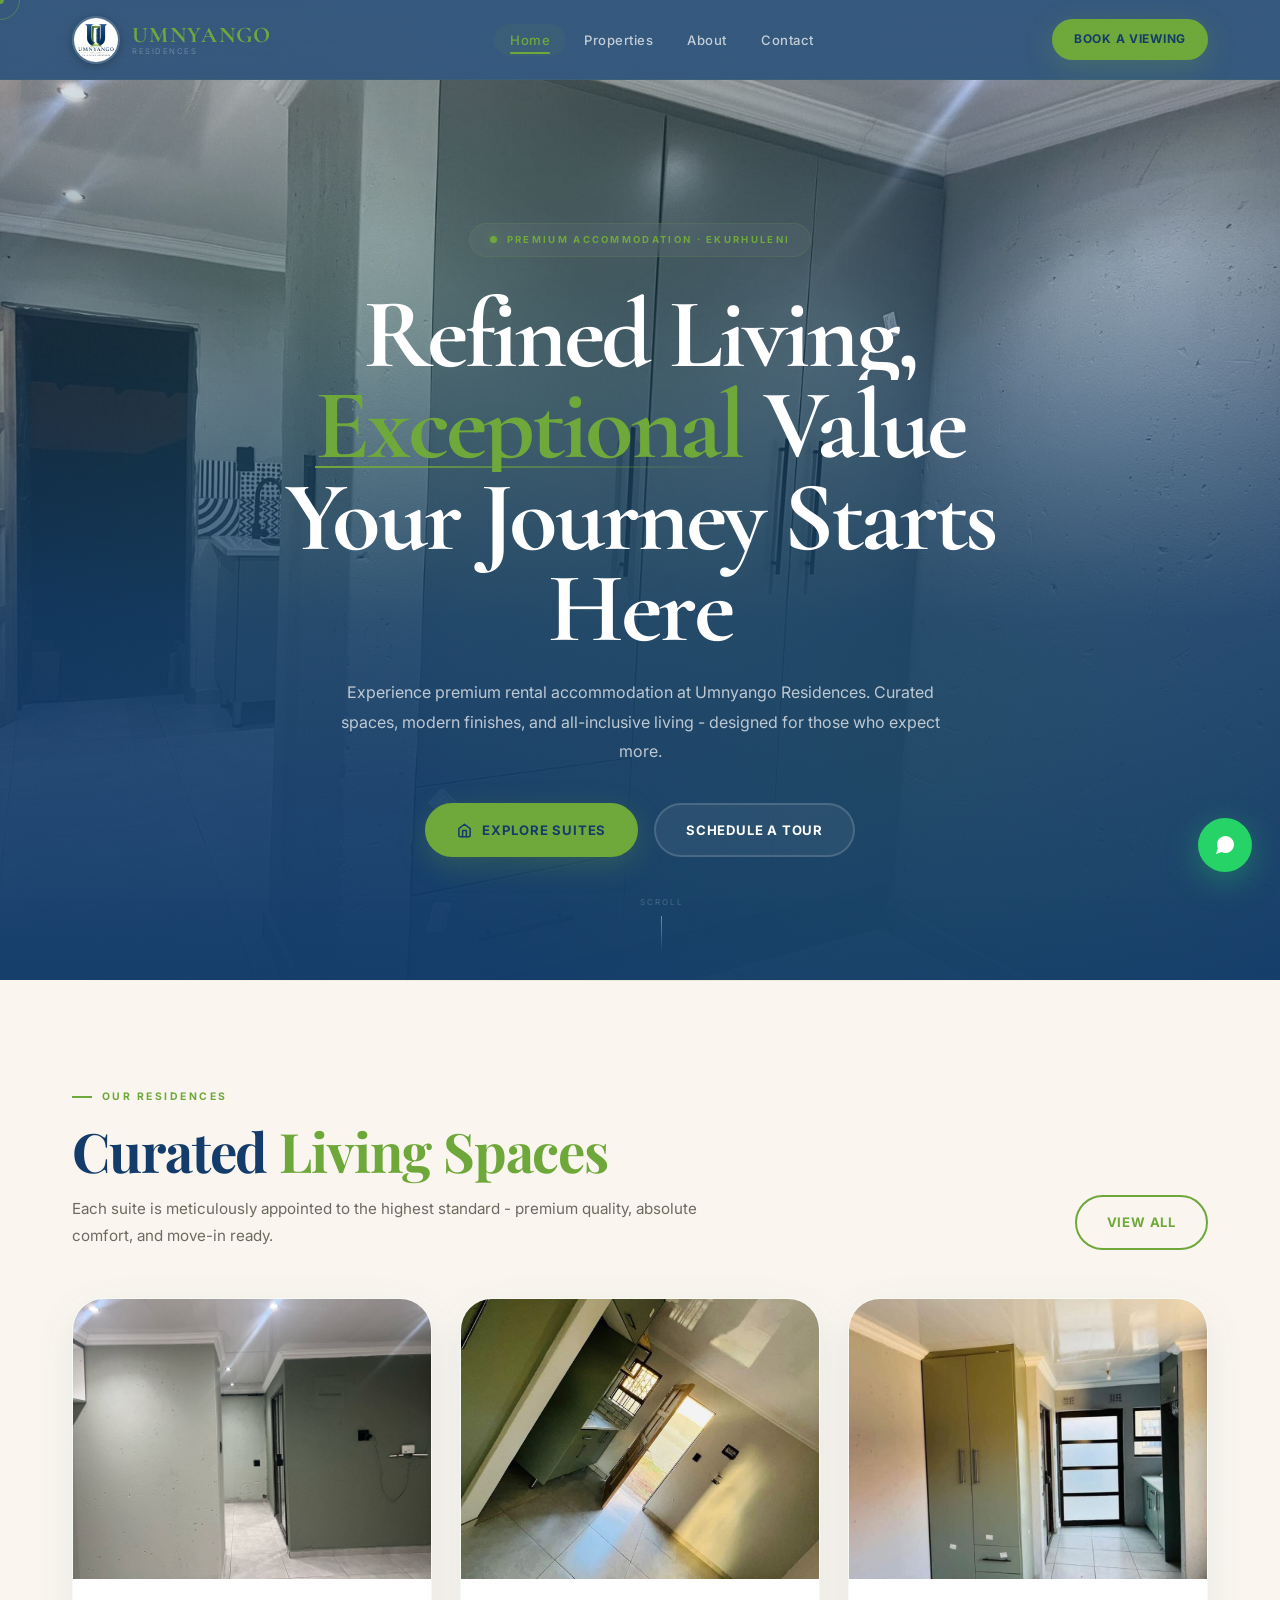
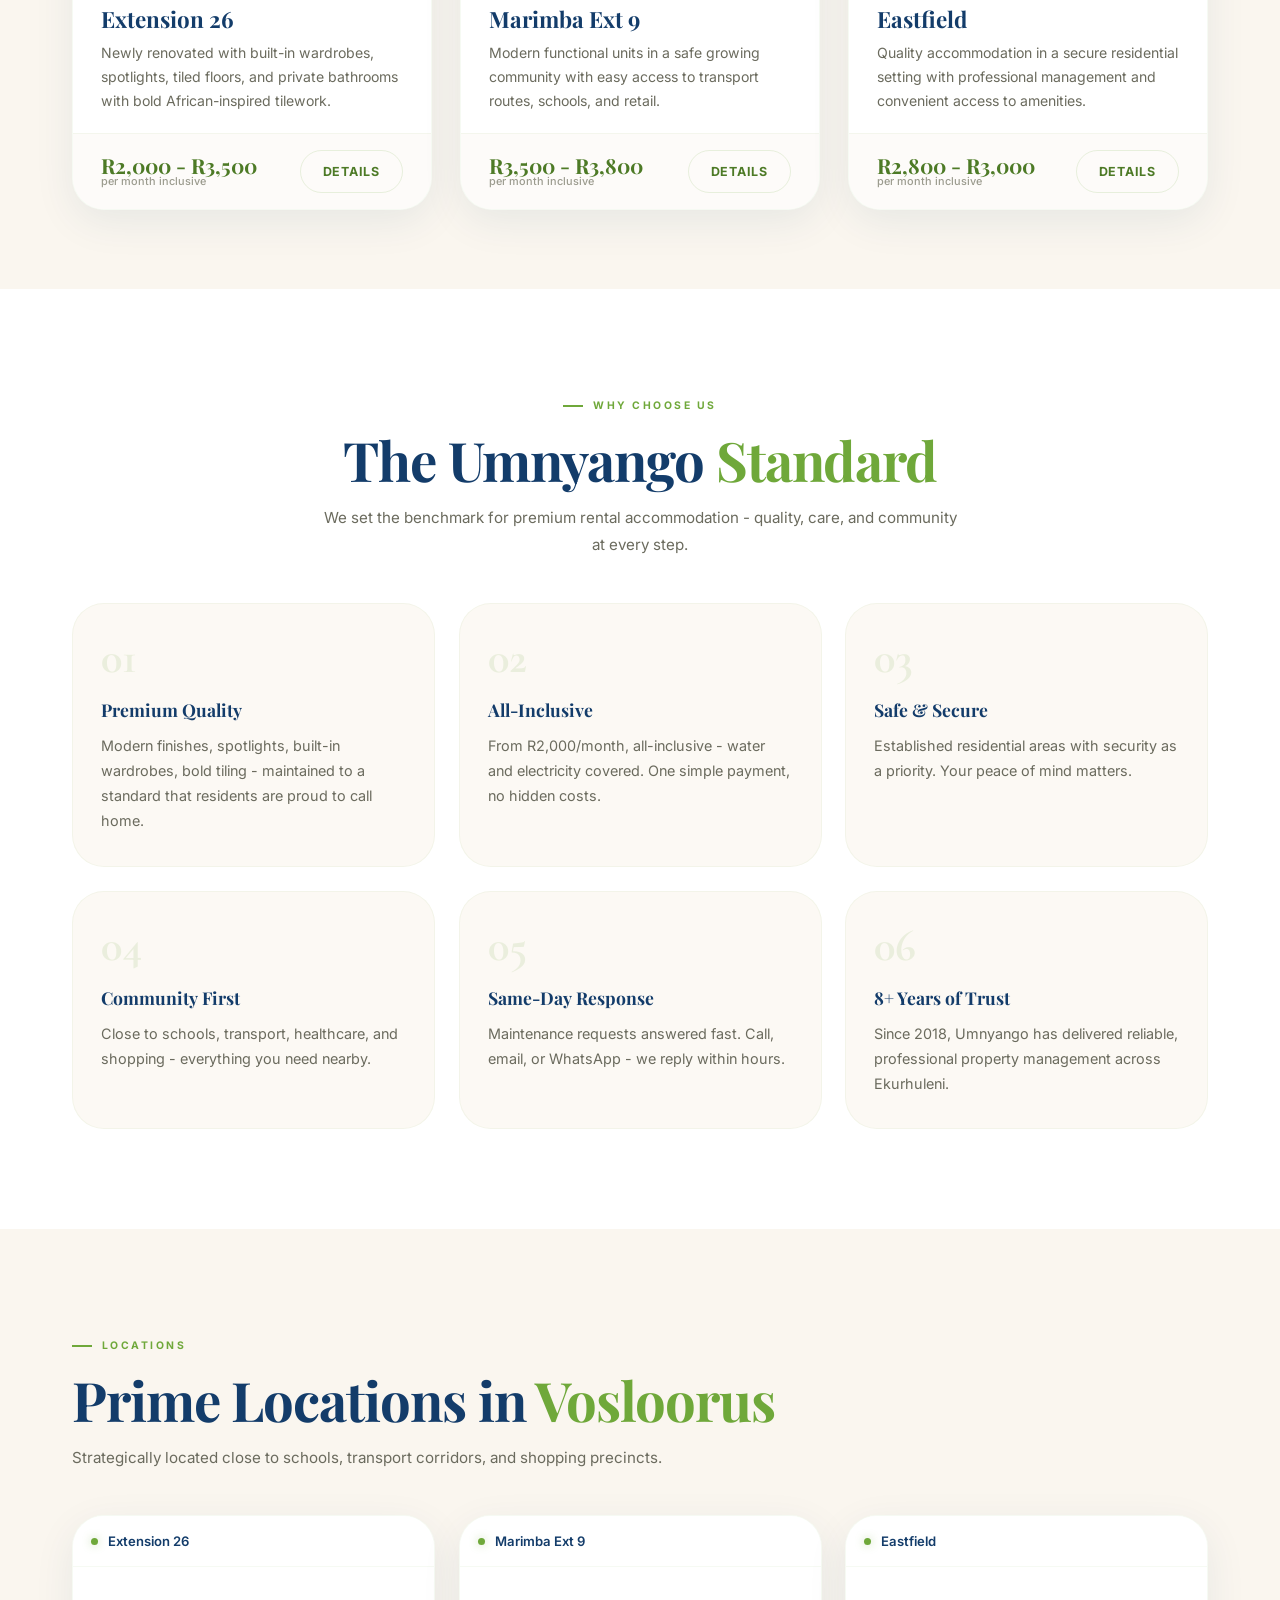
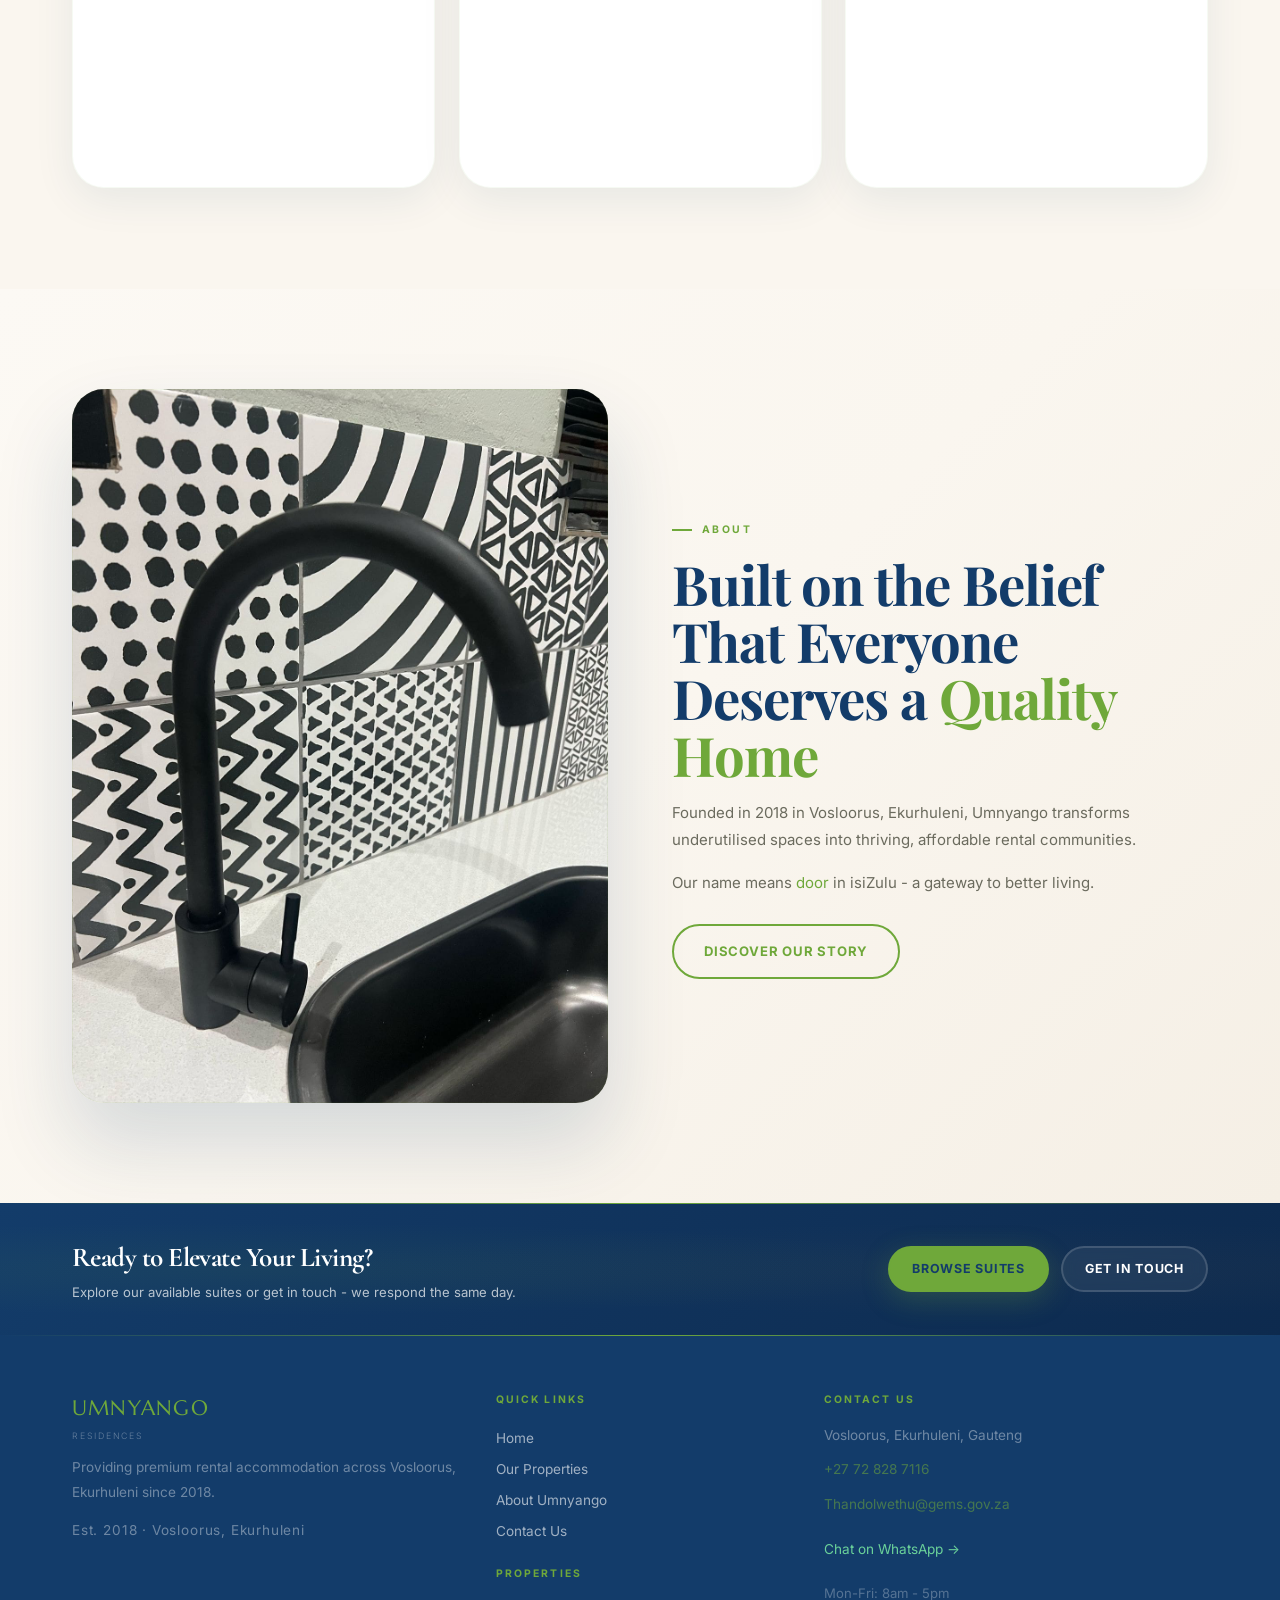
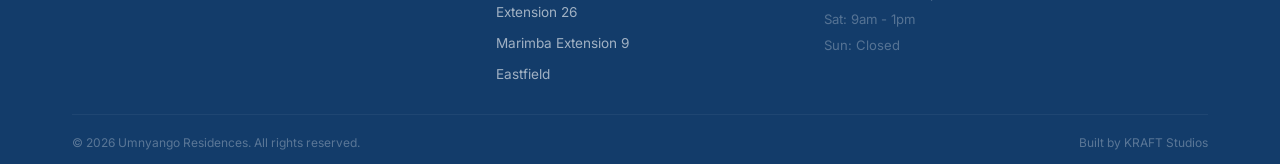
==== commit 8cb1afd9: "Add social share previews, fix branding consistency, declutter homepage sections Adds Open Graph/Twi" ====
--- a/index.html
+++ b/index.html
@@ -6,6 +6,16 @@
   <link rel="icon" type="image/png" href="images/UmnyangoFavicon.png" />
   <title>Umnyango Residences | Luxury Accommodation, Vosloorus</title>
   <meta name="description" content="Umnyango Residences - premium rental accommodation in Vosloorus, Ekurhuleni. Where luxury meets affordability. Established 2018." />
+  <meta property="og:type" content="website" />
+  <meta property="og:site_name" content="Umnyango Residences" />
+  <meta property="og:url" content="https://codesbonga.github.io/Umnyango-Client/" />
+  <meta property="og:title" content="Umnyango Residences | Luxury Accommodation, Vosloorus" />
+  <meta property="og:description" content="Premium rental accommodation in Vosloorus, Ekurhuleni. Curated spaces, modern finishes, and all-inclusive living. Established 2018." />
+  <meta property="og:image" content="https://codesbonga.github.io/Umnyango-Client/images/Ext%2026/photo-03.jpeg" />
+  <meta name="twitter:card" content="summary_large_image" />
+  <meta name="twitter:title" content="Umnyango Residences | Luxury Accommodation, Vosloorus" />
+  <meta name="twitter:description" content="Premium rental accommodation in Vosloorus, Ekurhuleni. Curated spaces, modern finishes, and all-inclusive living. Established 2018." />
+  <meta name="twitter:image" content="https://codesbonga.github.io/Umnyango-Client/images/Ext%2026/photo-03.jpeg" />
   <link rel="stylesheet" href="styles.css" />
   <link rel="preconnect" href="https://fonts.googleapis.com" />
   <link rel="preconnect" href="https://fonts.gstatic.com" crossorigin />
@@ -99,24 +109,6 @@
     @keyframes scrollLine { 0%,100% { transform: scaleY(0.3); opacity: 0.3; } 50% { transform: scaleY(1); opacity: 1; } }
     .hero-scroll span { font-size: 0.5rem; letter-spacing: 0.24em; text-transform: uppercase; color: rgba(255,255,255,0.2); font-family: 'Inter', sans-serif; }
 
-    /* ── STATISTICS BAR ── */
-    .stats-bar {
-      background: var(--ebony); border-top: 1px solid rgba(111,168,58,0.08);
-      border-bottom: 1px solid rgba(111,168,58,0.08);
-    }
-    .stats-grid {
-      display: grid; grid-template-columns: repeat(4, 1fr);
-      border-left: 1px solid rgba(111,168,58,0.05);
-    }
-    .stat-cell {
-      padding: 32px 20px; text-align: center;
-      border-right: 1px solid rgba(111,168,58,0.05);
-      transition: background var(--transition);
-    }
-    .stat-cell:hover { background: rgba(111,168,58,0.03); }
-    .stat-num { display: block; font-family: 'Playfair Display', serif; font-size: 1.8rem; font-weight: 700; color: var(--gold); line-height: 1; margin-bottom: 4px; }
-    .stat-label { font-size: 0.65rem; letter-spacing: 0.16em; text-transform: uppercase; color: rgba(255,255,255,0.4); font-family: 'Inter', sans-serif; }
-
     /* ── SUITES SECTION ── */
     .suites-section { padding: 100px 0 80px; background: var(--pearl); position: relative; }
     .suites-section::before { content: ''; position: absolute; top: 0; left: 0; right: 0; height: 1px; background: linear-gradient(90deg, transparent, var(--border-gold), transparent); }
@@ -140,28 +132,29 @@
     .why-card p { color: var(--text-soft); line-height: 1.75; font-size: 0.9rem; }
 
     /* ── MAPS ── */
-    .maps-section { background: var(--ebony); padding: 100px 0; position: relative; overflow: hidden; }
+    .maps-section { background: var(--pearl); padding: 100px 0; position: relative; overflow: hidden; }
     .maps-grid { display: grid; grid-template-columns: repeat(3, 1fr); gap: 24px; }
-    .map-card { border-radius: var(--radius-xl); overflow: hidden; background: rgba(255,255,255,0.03); border: 1px solid rgba(255,255,255,0.06); transition: all 0.5s var(--ease-out); }
-    .map-card:hover { transform: translateY(-8px); border-color: rgba(111,168,58,0.2); box-shadow: 0 30px 60px rgba(0,0,0,0.3); }
-    .map-card-label { display: flex; align-items: center; gap: 10px; padding: 14px 18px; background: rgba(255,255,255,0.03); }
+    .map-card { border-radius: var(--radius-xl); overflow: hidden; background: var(--white); border: 1px solid var(--border-light); box-shadow: var(--shadow-md); transition: all 0.5s var(--ease-out); }
+    .map-card:hover { transform: translateY(-8px); border-color: var(--border-gold); box-shadow: var(--shadow-xl); }
+    .map-card-label { display: flex; align-items: center; gap: 10px; padding: 14px 18px; background: var(--white); border-bottom: 1px solid var(--border-light); }
     .map-card-label .dot { width: 7px; height: 7px; border-radius: 50%; background: var(--gold); flex-shrink: 0; box-shadow: 0 0 10px rgba(111,168,58,0.4); animation: pulse-dot 2s ease-in-out infinite; }
-    .map-card-label span { font-size: 0.82rem; color: var(--white); font-weight: 600; }
+    .map-card-label span { font-size: 0.82rem; color: var(--ebony); font-weight: 600; }
     .map-frame-wrap { position: relative; height: 220px; }
     .map-frame-wrap iframe { position: relative; z-index: 1; background: transparent; }
     .map-placeholder {
       position: absolute; inset: 0; display: flex; flex-direction: column; align-items: center; justify-content: center; gap: 10px;
-      color: rgba(255,255,255,0.4); font-size: 0.75rem; font-family: 'Inter', sans-serif;
+      color: var(--text-muted); font-size: 0.75rem; font-family: 'Inter', sans-serif;
+      background: var(--pearl-light);
       transition: opacity 0.4s var(--ease-out);
     }
     .map-frame-wrap.loaded .map-placeholder { opacity: 0; pointer-events: none; }
-    .map-spinner { width: 22px; height: 22px; border-radius: 50%; border: 2px solid rgba(255,255,255,0.15); border-top-color: var(--gold); animation: map-spin 0.9s linear infinite; }
+    .map-spinner { width: 22px; height: 22px; border-radius: 50%; border: 2px solid var(--border-light); border-top-color: var(--gold); animation: map-spin 0.9s linear infinite; }
     @keyframes map-spin { to { transform: rotate(360deg); } }
 
     /* ── CTA ── */
     .cta-section {
       background: linear-gradient(135deg, var(--ebony) 0%, #0d2a4e 100%);
-      padding: 80px 0; text-align: center; position: relative; overflow: hidden;
+      padding: 32px 0; position: relative; overflow: hidden;
     }
     .cta-section::before {
       content: ''; position: absolute; inset: 0;
@@ -169,12 +162,14 @@
                   radial-gradient(ellipse at 80% 50%, rgba(139,111,71,0.06) 0%, transparent 50%);
     }
     .cta-section::after { content: ''; position: absolute; top: 0; left: 0; right: 0; height: 1px; background: linear-gradient(90deg, transparent, var(--gold), transparent); }
+    .cta-section .container { position: relative; z-index: 1; display: flex; align-items: center; justify-content: space-between; gap: 20px; flex-wrap: wrap; }
     .cta-section h2 {
       font-family: 'Cormorant Garamond', serif; color: var(--white);
-      font-size: clamp(2rem, 4.5vw, 3rem); margin-bottom: 12px; letter-spacing: -0.02em; font-weight: 700;
-    }
-    .cta-section p { color: var(--text-light); font-size: 0.95rem; max-width: 560px; margin: 0 auto 30px; line-height: 1.75; }
-    .cta-section .btn-group { display: flex; justify-content: center; gap: 16px; flex-wrap: wrap; }
+      font-size: clamp(1.3rem, 2.4vw, 1.7rem); margin-bottom: 2px; letter-spacing: -0.02em; font-weight: 700;
+    }
+    .cta-section p { color: var(--text-light); font-size: 0.82rem; margin: 0; line-height: 1.5; }
+    .cta-section .btn-group { display: flex; gap: 12px; flex-wrap: wrap; flex-shrink: 0; }
+    @media (max-width: 640px) { .cta-section .container { text-align: center; justify-content: center; } }
 
     /* ── INTRO / ABOUT ── */
     .intro-section { padding: 100px 0; background: linear-gradient(135deg, var(--pearl-light) 0%, var(--pearl) 50%, var(--cream) 100%); }
@@ -190,7 +185,6 @@
     @media (max-width: 768px) { .hero-title { font-size: clamp(2.4rem, 9vw, 3.2rem); } }
     @media (max-width: 640px) {
       .suites-grid { grid-template-columns: 1fr; } .why-grid { grid-template-columns: 1fr; }
-      .stats-grid { grid-template-columns: repeat(2, 1fr); }
       .section-head { flex-direction: column; align-items: flex-start; }
       .hero { min-height: 92vh; }
     }
@@ -262,18 +256,6 @@
     </div>
   </section>
 
-  <!-- ===== STATS ===== -->
-  <div class="stats-bar" id="statsBar">
-    <div class="container">
-      <div class="stats-grid">
-        <div class="stat-cell"><span class="stat-num" data-target="2018">2018</span><span class="stat-label">Established</span></div>
-        <div class="stat-cell"><span class="stat-num" data-target="3" data-suffix="">0</span><span class="stat-label">Properties</span></div>
-        <div class="stat-cell"><span class="stat-num" data-target="10" data-suffix="+">0</span><span class="stat-label">Happy Tenants</span></div>
-        <div class="stat-cell"><span class="stat-num" data-target="3000" data-prefix="R" data-suffix="/mo">R0</span><span class="stat-label">Monthly Rental</span></div>
-      </div>
-    </div>
-  </div>
-
   <!-- ===== SUITES ===== -->
   <section class="suites-section">
     <div class="container">
@@ -356,8 +338,8 @@
     <div class="container">
       <div class="reveal" style="margin-bottom:44px;">
         <span class="section-label">Locations</span>
-        <h2 class="section-title light">Prime Locations in <span class="gold">Vosloorus</span></h2>
-        <p class="section-subtitle light">Strategically located close to schools, transport corridors, and shopping precincts.</p>
+        <h2 class="section-title">Prime Locations in <span class="gold">Vosloorus</span></h2>
+        <p class="section-subtitle">Strategically located close to schools, transport corridors, and shopping precincts.</p>
       </div>
       <div class="maps-grid">
         <div class="map-card reveal reveal-delay-1">
@@ -405,12 +387,14 @@
 
   <!-- ===== CTA ===== -->
   <section class="cta-section reveal">
-    <div class="container" style="position:relative;z-index:1;">
-      <h2>Ready to Elevate Your Living?</h2>
-      <p>Explore our available suites or get in touch - we respond the same day.</p>
+    <div class="container">
+      <div>
+        <h2>Ready to Elevate Your Living?</h2>
+        <p>Explore our available suites or get in touch - we respond the same day.</p>
+      </div>
       <div class="btn-group">
-        <a href="properties.html" class="btn btn-primary">Browse Suites</a>
-        <a href="contact.html" class="btn btn-ghost">Get In Touch</a>
+        <a href="properties.html" class="btn btn-primary btn-sm">Browse Suites</a>
+        <a href="contact.html" class="btn btn-ghost btn-sm">Get In Touch</a>
       </div>
     </div>
   </section>
@@ -505,32 +489,6 @@
       });
     }, { threshold: 0.1, rootMargin: '0px 0px -30px 0px' });
     document.querySelectorAll('.reveal, .reveal-left, .reveal-right').forEach(el => observer.observe(el));
-
-    // ===== STATS COUNT-UP =====
-    const statsObserver = new IntersectionObserver((entries) => {
-      entries.forEach(e => {
-        if (!e.isIntersecting) return;
-        statsObserver.unobserve(e.target);
-        e.target.querySelectorAll('.stat-num[data-target]').forEach(el => {
-          const target = parseInt(el.dataset.target);
-          const prefix = el.dataset.prefix || '';
-          const suffix = el.dataset.suffix || '';
-          if (target === 2018) return;
-          let start = 0;
-          const duration = 2200;
-          const step = (timestamp) => {
-            if (!start) start = timestamp;
-            const progress = Math.min((timestamp - start) / duration, 1);
-            const val = Math.floor((1 - Math.pow(1 - progress, 3)) * target);
-            el.textContent = prefix + (target >= 1000 ? val.toLocaleString() : val) + suffix;
-            if (progress < 1) requestAnimationFrame(step);
-          };
-          requestAnimationFrame(step);
-        });
-      });
-    }, { threshold: 0.5 });
-    const statsBar = document.getElementById('statsBar');
-    if (statsBar) statsObserver.observe(statsBar);
 
     // ===== CLICK ROOM CARD TO VIEW DETAILS =====
     document.querySelectorAll('.room-card').forEach(card => {
